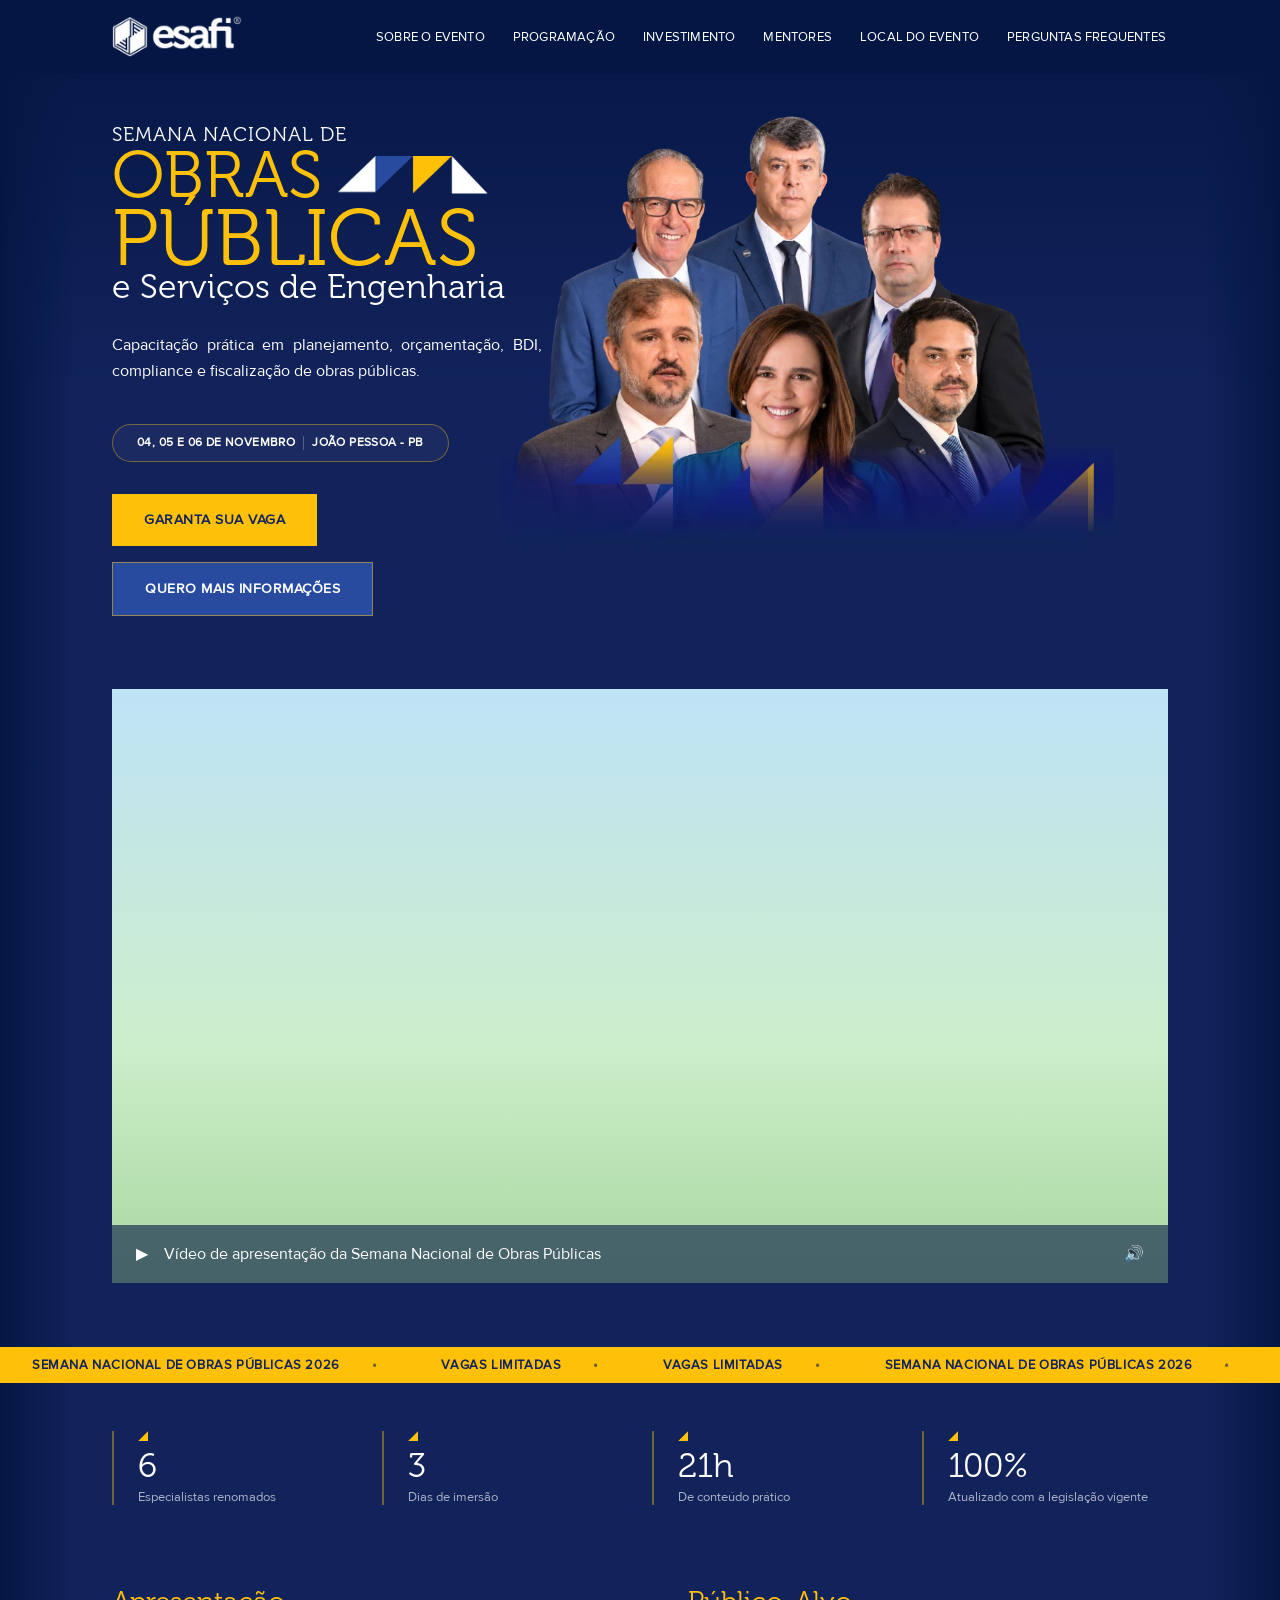
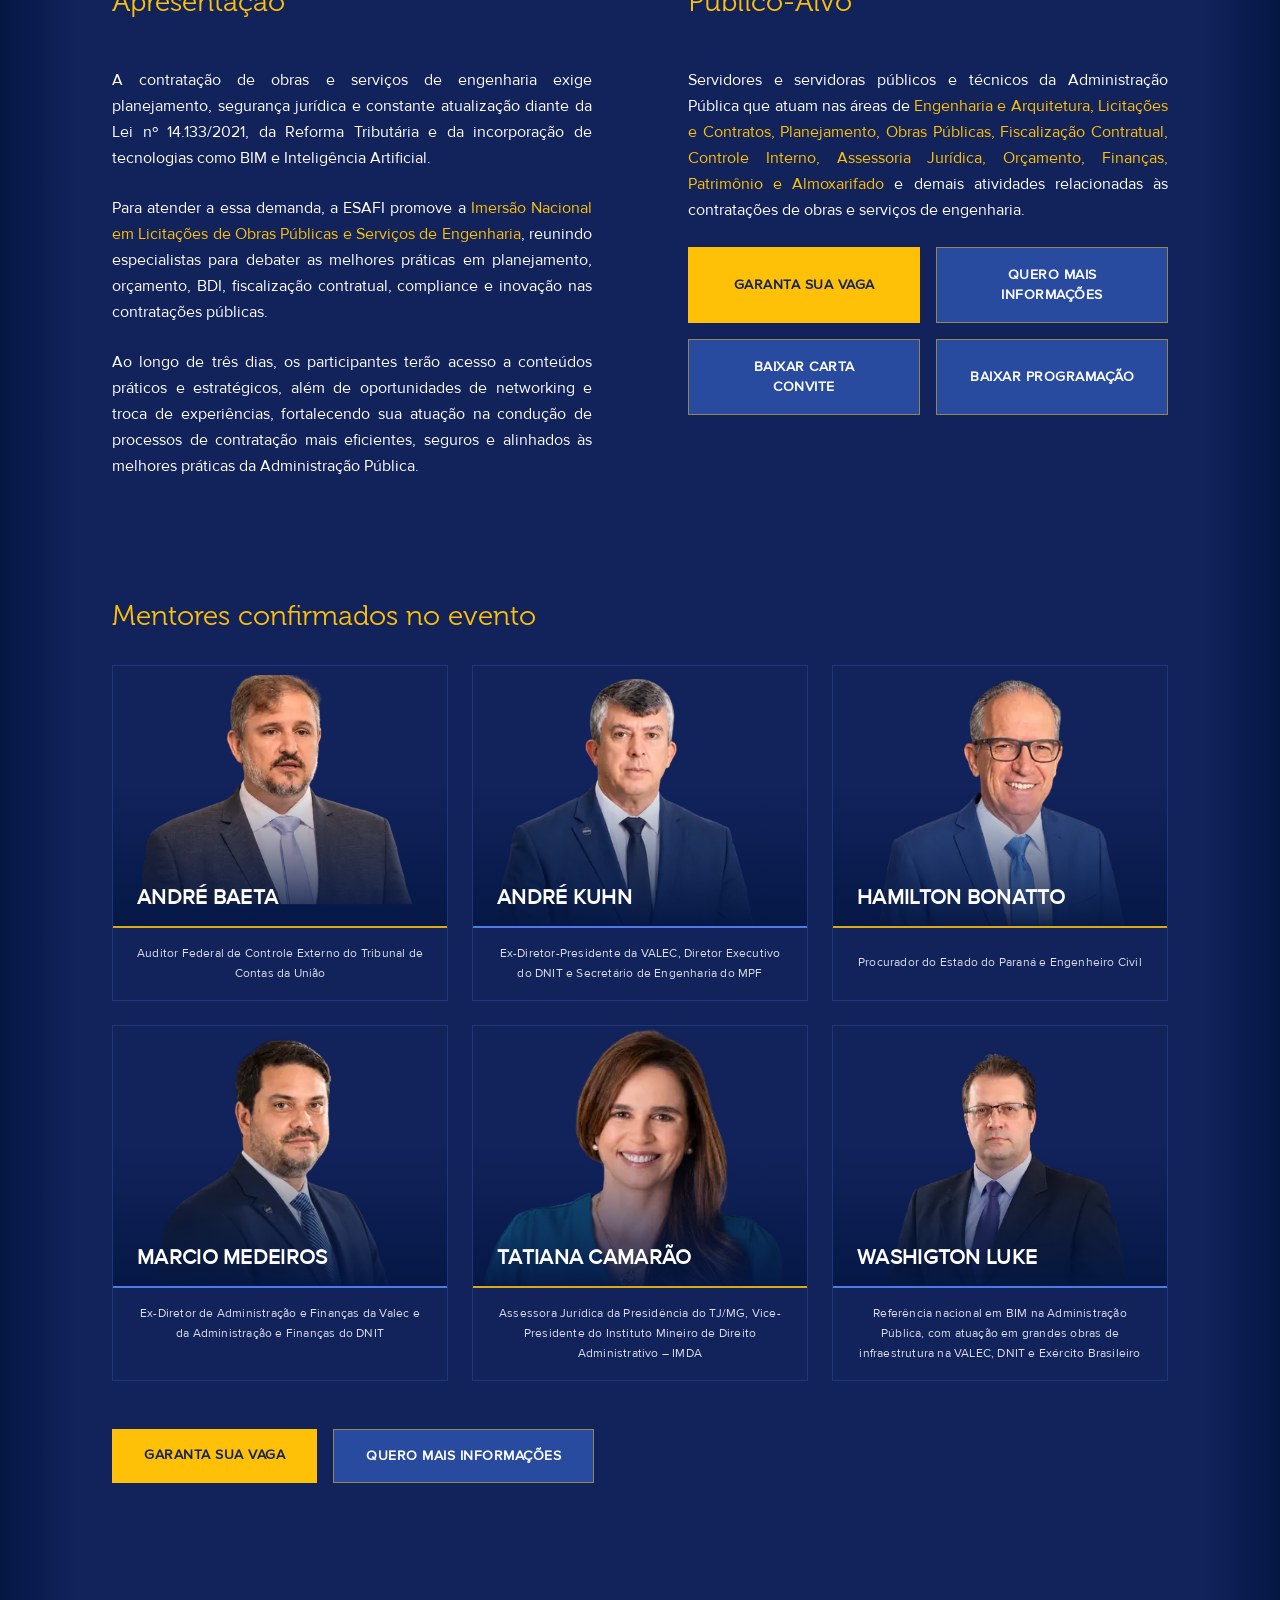
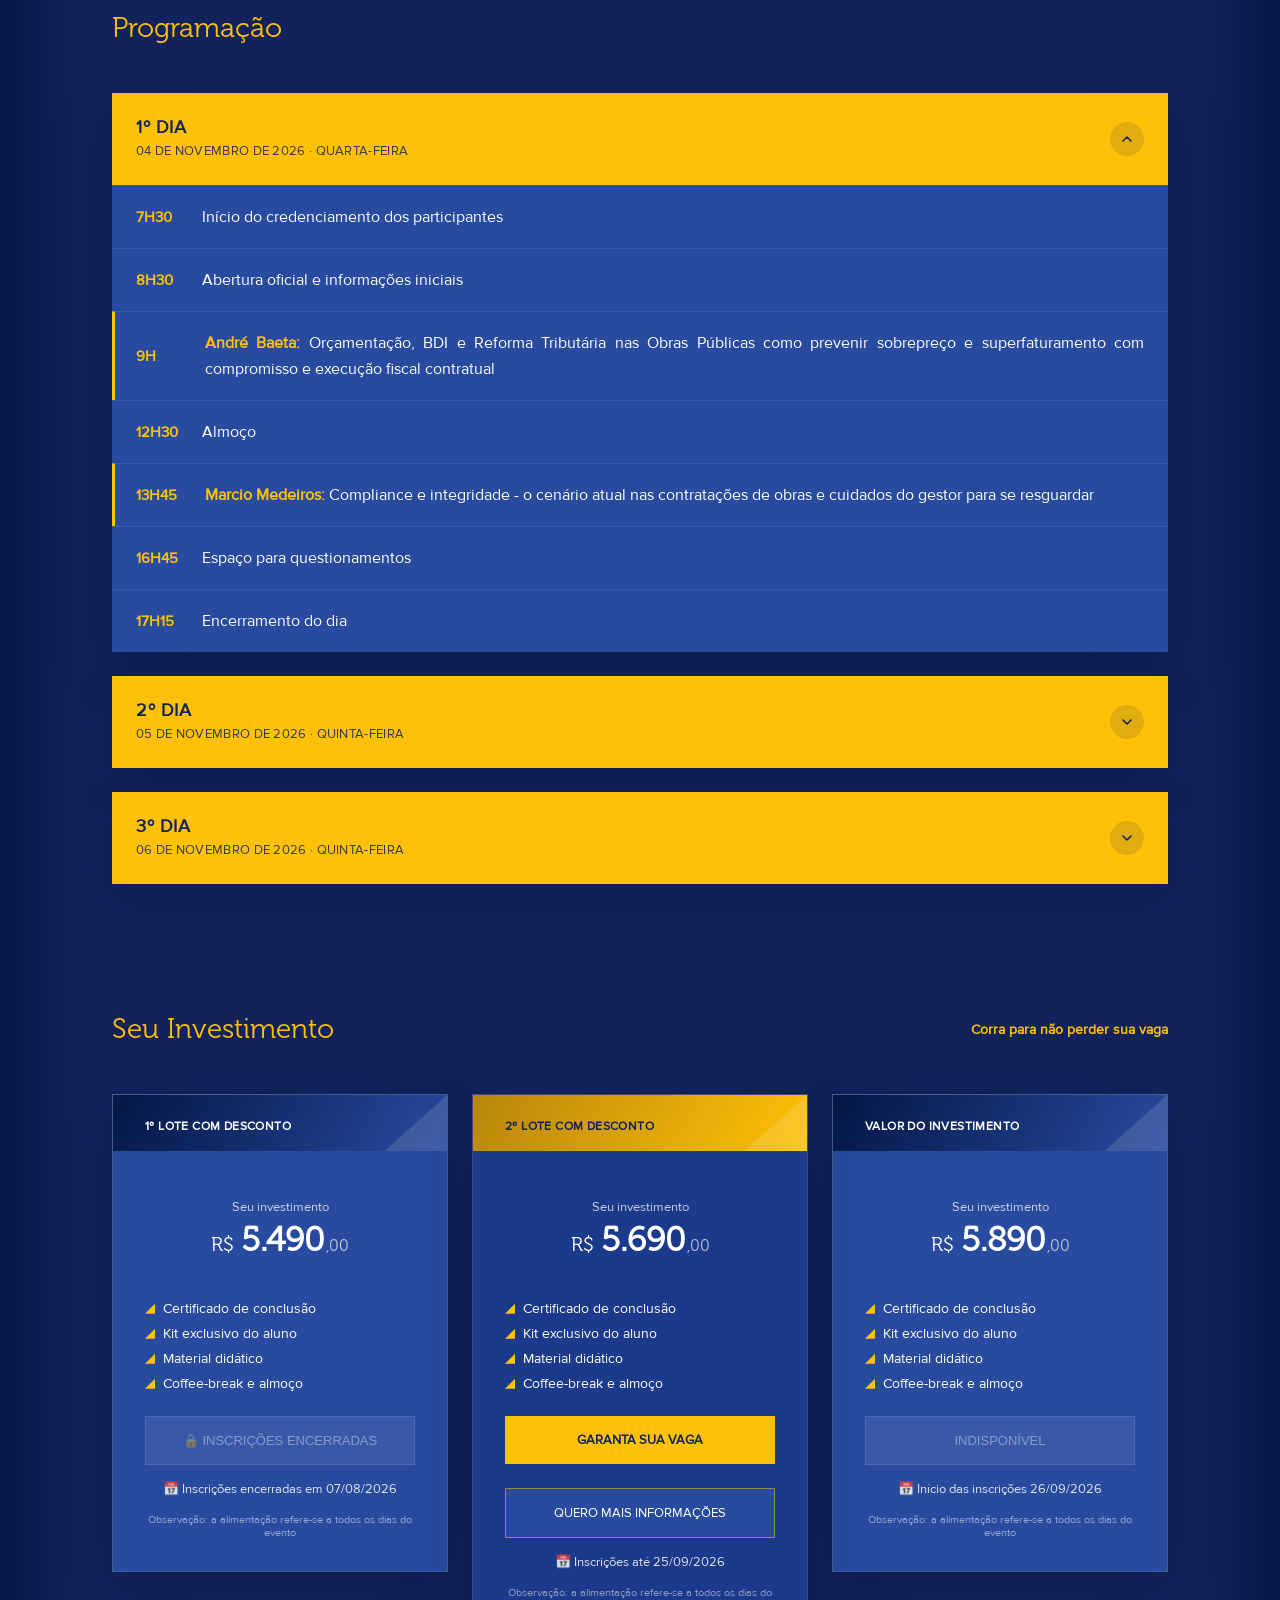
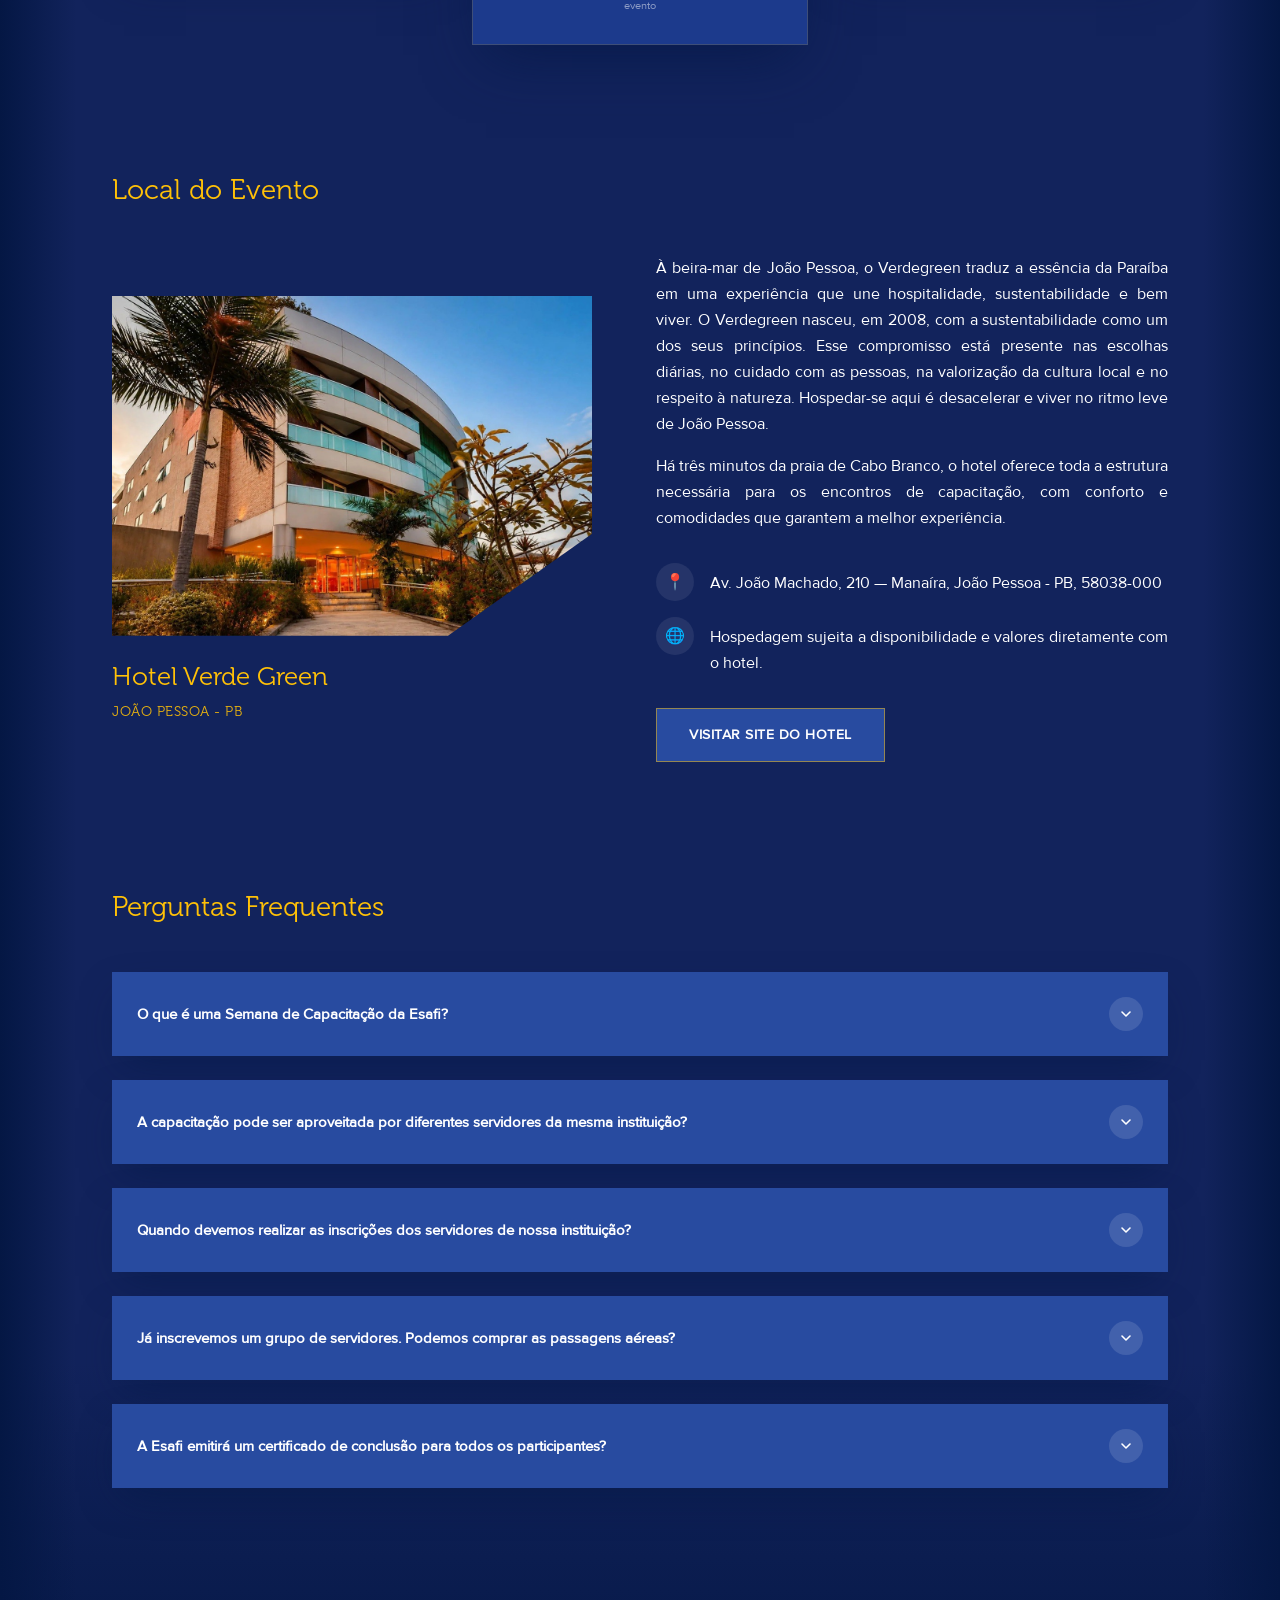
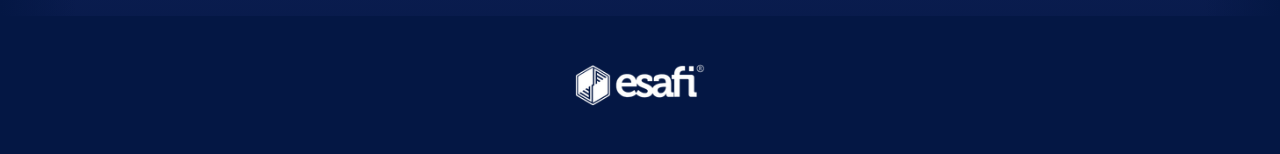
==== index.html @ cdabd73a "Re-add hotel proximity paragraph to Local do Evento section Co-Authored-By: Claude Sonnet 5 <noreply" ====
<!DOCTYPE html>
<html lang="pt-BR">
<head>
<meta charset="UTF-8">
<meta name="viewport" content="width=device-width, initial-scale=1.0">
<title>Semana Nacional de Obras Públicas e Serviços de Engenharia | ESAFI</title>
<meta name="description" content="Capacitação prática em planejamento, orçamentação, BDI, compliance e fiscalização de obras públicas. 04, 05 e 06 de novembro em João Pessoa - PB.">
<link rel="stylesheet" href="styles.css">
</head>
<body>

<header class="site-header" id="site-header">
  <div class="container">
    <a href="#topo" class="logo"><img class="logo-full" src="assets/marks/esafi-logo.png" alt="ESAFI"></a>
    <nav class="main-nav" id="main-nav">
      <ul>
        <li><a href="#sobre">SOBRE O EVENTO</a></li>
        <li><a href="#programacao">PROGRAMAÇÃO</a></li>
        <li><a href="#investimento">INVESTIMENTO</a></li>
        <li><a href="#palestrantes">MENTORES</a></li>
        <li><a href="#local">LOCAL DO EVENTO</a></li>
        <li><a href="#faq">PERGUNTAS FREQUENTES</a></li>
      </ul>
    </nav>
    <button class="nav-toggle" id="nav-toggle" aria-label="Abrir menu">&#9776;</button>
  </div>
</header>

<main id="topo">

  <section class="hero" id="sobre">
    <img class="hero-speakers" src="assets/images/palestrantes-hero.webp" alt="Palestrantes da Semana Nacional de Obras Públicas e Serviços de Engenharia">
    <div class="container">
      <div class="hero-top">
        <div class="hero-text">
          <p class="display-eyebrow">SEMANA NACIONAL DE</p>
          <h1 class="display-hero">
            <span class="hero-title-row">
              <span class="hero-title-word hero-title-word--small">OBRAS</span>
              <img class="pinwheel" src="assets/marks/logo-mark.png" alt="" aria-hidden="true">
            </span>
            <span class="hero-title-word">PÚBLICAS</span>
            <span class="hero-title-sub">e Serviços de Engenharia</span>
          </h1>
          <p class="body-text hero-desc">Capacitação prática em planejamento, orçamentação, BDI, compliance e fiscalização de obras públicas.</p>
          <div class="hero-badge">
            <span class="label-nav">04, 05 E 06 DE NOVEMBRO</span>
            <span class="hero-badge-divider" aria-hidden="true"></span>
            <span class="label-nav">JOÃO PESSOA - PB</span>
          </div>
          <div class="hero-cta btn-row">
            <a href="https://esafi.com.br/eventos/imersao-licitacoes-obras-engenharia#form" target="_blank" rel="noopener" class="btn btn-primary label-nav">GARANTA SUA VAGA</a>
            <a href="#" class="btn btn-secondary label-nav js-open-info-modal">QUERO MAIS INFORMAÇÕES</a>
          </div>
        </div>
      </div>

      <div class="hero-video reveal">
        <div class="hero-video-controls">
          <span>▶</span>
          <span class="body-text">Vídeo de apresentação da Semana Nacional de Obras Públicas</span>
          <span style="margin-left:auto;">🔊</span>
        </div>
      </div>
    </div>

    <div class="ticker">
      <div class="ticker-track">
        <span class="ticker-item">SEMANA NACIONAL DE OBRAS PÚBLICAS 2026</span>
        <span class="ticker-item">VAGAS LIMITADAS</span>
        <span class="ticker-item">VAGAS LIMITADAS</span>
        <span class="ticker-item">SEMANA NACIONAL DE OBRAS PÚBLICAS 2026</span>
        <span class="ticker-item">VAGAS LIMITADAS</span>
        <span class="ticker-item">VAGAS LIMITADAS</span>
        <span class="ticker-item" aria-hidden="true">SEMANA NACIONAL DE OBRAS PÚBLICAS 2026</span>
        <span class="ticker-item" aria-hidden="true">VAGAS LIMITADAS</span>
        <span class="ticker-item" aria-hidden="true">VAGAS LIMITADAS</span>
        <span class="ticker-item" aria-hidden="true">SEMANA NACIONAL DE OBRAS PÚBLICAS 2026</span>
        <span class="ticker-item" aria-hidden="true">VAGAS LIMITADAS</span>
        <span class="ticker-item" aria-hidden="true">VAGAS LIMITADAS</span>
      </div>
    </div>

    <div class="container stats-row reveal">
      <div class="stat">
        <span class="stat-icon" aria-hidden="true"></span>
        <span class="stat-value">6</span>
        <span class="stat-label">Especialistas renomados</span>
      </div>
      <div class="stat">
        <span class="stat-icon" aria-hidden="true"></span>
        <span class="stat-value">3</span>
        <span class="stat-label">Dias de imersão</span>
      </div>
      <div class="stat">
        <span class="stat-icon" aria-hidden="true"></span>
        <span class="stat-value">21h</span>
        <span class="stat-label">De conteúdo prático</span>
      </div>
      <div class="stat">
        <span class="stat-icon" aria-hidden="true"></span>
        <span class="stat-value">100%</span>
        <span class="stat-label">Atualizado com a legislação vigente</span>
      </div>
    </div>
  </section>

  <section id="apresentacao">
    <div class="container">
      <div class="two-col">
        <div class="reveal">
          <div class="section-heading">
            <h2 class="heading-section">Apresentação</h2>
          </div>
          <p class="body-text">A contratação de obras e serviços de engenharia exige planejamento, segurança jurídica e constante atualização diante da Lei nº 14.133/2021, da Reforma Tributária e da incorporação de tecnologias como BIM e Inteligência Artificial.</p>
          <p class="body-text">Para atender a essa demanda, a ESAFI promove a <span class="gold-text">Imersão Nacional em Licitações de Obras Públicas e Serviços de Engenharia</span>, reunindo especialistas para debater as melhores práticas em planejamento, orçamento, BDI, fiscalização contratual, compliance e inovação nas contratações públicas.</p>
          <p class="body-text">Ao longo de três dias, os participantes terão acesso a conteúdos práticos e estratégicos, além de oportunidades de networking e troca de experiências, fortalecendo sua atuação na condução de processos de contratação mais eficientes, seguros e alinhados às melhores práticas da Administração Pública.</p>
        </div>
        <div class="reveal" id="publico-alvo">
          <div class="section-heading">
            <h2 class="heading-section">Público-Alvo</h2>
          </div>
          <p class="body-text">Servidores e servidoras públicos e técnicos da Administração Pública que atuam nas áreas de <span class="gold-text">Engenharia e Arquitetura, Licitações e Contratos, Planejamento, Obras Públicas, Fiscalização Contratual, Controle Interno, Assessoria Jurídica, Orçamento, Finanças, Patrimônio e Almoxarifado</span> e demais atividades relacionadas às contratações de obras e serviços de engenharia.</p>
          <div class="btn-grid" id="inscricao">
            <a href="https://esafi.com.br/eventos/imersao-licitacoes-obras-engenharia#form" target="_blank" rel="noopener" class="btn btn-primary label-nav">GARANTA SUA VAGA</a>
            <a href="#" class="btn btn-secondary label-nav js-open-info-modal">QUERO MAIS INFORMAÇÕES</a>
            <a href="#" class="btn btn-secondary label-nav">BAIXAR CARTA CONVITE</a>
            <a href="#programacao" class="btn btn-secondary label-nav">BAIXAR PROGRAMAÇÃO</a>
          </div>
        </div>
      </div>
    </div>
  </section>

  <section id="palestrantes">
    <div class="container">
      <div class="section-heading reveal">
        <h2 class="heading-section">Mentores confirmados no evento</h2>
      </div>
      <div class="speaker-grid">
        <div class="speaker-card speaker-card--gold reveal" tabindex="0" data-speaker-name="André Baeta" data-speaker-bio="Auditor Federal de Controle Externo do Tribunal de Contas da União, atuando na fiscalização e controle de obras públicas. Participou, como integrante da equipe de auditoria ou como supervisor da fiscalização, de diversas auditorias de obras públicas.">
          <div class="speaker-photo">
            <img src="assets/images/speakers/andre-baeta.webp" loading="lazy" alt="André Baeta">
            <h3 class="heading-card">André Baeta</h3>
          </div>
          <div class="speaker-badge label-badge">Auditor Federal de Controle Externo do Tribunal de Contas da União</div>
        </div>
        <div class="speaker-card speaker-card--blue reveal" tabindex="0" data-speaker-name="André Kuhn" data-speaker-bio="Uma das principais referências nacionais em licitações e contratos de obras públicas. Foi Diretor-Presidente da VALEC e Diretor Executivo do DNIT e Secretário de Engenharia do MPF. Autor de obras de referência sobre licitações e contratos de obras públicas.">
          <div class="speaker-photo">
            <img src="assets/images/speakers/andre-kuhn.webp" loading="lazy" alt="André Kuhn">
            <h3 class="heading-card">André Kuhn</h3>
          </div>
          <div class="speaker-badge label-badge">Ex-Diretor-Presidente da VALEC, Diretor Executivo do DNIT e Secretário de Engenharia do MPF</div>
        </div>
        <div class="speaker-card speaker-card--gold reveal" tabindex="0" data-speaker-name="Hamilton Bonatto" data-speaker-bio="Procurador do Estado do Paraná. Engenheiro Civil, Mestre em Planejamento e Governança e Especialista em Direito Constitucional. Autor de diversos livros e autor da Coletânea de Cadernos Orientadores para Contratação de Obras e Serviços de Engenharia.">
          <div class="speaker-photo">
            <img src="assets/images/speakers/hamilton-bonatto.webp" loading="lazy" alt="Hamilton Bonatto">
            <h3 class="heading-card">Hamilton Bonatto</h3>
          </div>
          <div class="speaker-badge label-badge">Procurador do Estado do Paraná e Engenheiro Civil</div>
        </div>
        <div class="speaker-card speaker-card--blue reveal" tabindex="0" data-speaker-name="Marcio Medeiros" data-speaker-bio="Diretor de Administração e Finanças da Valec. Foi Diretor de Administração e Finanças do DNIT. Possui experiência em planejamento estratégico, gestão de projetos, governança, indicadores e gestão pública, com ênfase em Administração de Setores Específicos.">
          <div class="speaker-photo">
            <img src="assets/images/speakers/marcio-medeiros.webp" loading="lazy" alt="Marcio Medeiros">
            <h3 class="heading-card">Marcio Medeiros</h3>
          </div>
          <div class="speaker-badge label-badge">Ex-Diretor de Administração e Finanças da Valec e da Administração e Finanças do DNIT</div>
        </div>
        <div class="speaker-card speaker-card--gold reveal" tabindex="0" data-speaker-name="Tatiana Camarão" data-speaker-bio="Mestre em Direito Administrativo. Especialista em licitações, contratos, governança e gestão pública. Coautora de diversas obras de referência sobre licitações, gestão e fiscalização de contratos. Palestrante e consultora na área de contratações públicas.">
          <div class="speaker-photo">
            <img src="assets/images/speakers/tatiana-camarao.webp" loading="lazy" alt="Tatiana Camarão">
            <h3 class="heading-card">Tatiana Camarão</h3>
          </div>
          <div class="speaker-badge label-badge">Assessora Jurídica da Presidência do TJ/MG, Vice-Presidente do Instituto Mineiro de Direito Administrativo – IMDA</div>
        </div>
        <div class="speaker-card speaker-card--blue reveal" tabindex="0" data-speaker-name="Washigton Luke" data-speaker-bio="Engenheiro pelo Instituto Militar de Engenharia, mestre pela UnB e MBA pela FGV. Referência nacional em BIM na Administração Pública, com atuação em grandes obras de infraestrutura e cargos estratégicos na VALEC, DNIT e Exército Brasileiro.">
          <div class="speaker-photo">
            <img src="assets/images/speakers/washigton-luke.webp" loading="lazy" alt="Washigton Luke">
            <h3 class="heading-card">Washigton Luke</h3>
          </div>
          <div class="speaker-badge label-badge">Referência nacional em BIM na Administração Pública, com atuação em grandes obras de infraestrutura na VALEC, DNIT e Exército Brasileiro</div>
        </div>
      </div>
      <div class="speakers-cta btn-row reveal">
        <a href="https://esafi.com.br/eventos/imersao-licitacoes-obras-engenharia#form" target="_blank" rel="noopener" class="btn btn-primary label-nav">GARANTA SUA VAGA</a>
        <a href="#" class="btn btn-secondary label-nav js-open-info-modal">QUERO MAIS INFORMAÇÕES</a>
      </div>
    </div>
  </section>

  <section id="programacao">
    <div class="container">
      <div class="section-heading reveal">
        <h2 class="heading-section">Programação</h2>
      </div>

      <div class="schedule-list">
        <div class="schedule-day reveal is-open" data-accordion>
          <button type="button" class="schedule-head" aria-expanded="true">
            <span class="schedule-head-text">
              <span class="schedule-head-title label-badge">1º DIA</span>
              <span class="schedule-head-date label-badge">04 DE NOVEMBRO DE 2026 · QUARTA-FEIRA</span>
            </span>
            <span class="schedule-chevron" aria-hidden="true">
              <svg viewBox="0 0 24 24"><polyline points="6 9 12 15 18 9"></polyline></svg>
            </span>
          </button>
          <div class="schedule-body-wrap"><div class="schedule-body">
            <div class="schedule-row schedule-row--muted"><div class="schedule-time label-badge">7H30</div><div class="schedule-activity body-text">Início do credenciamento dos participantes</div></div>
            <div class="schedule-row schedule-row--muted"><div class="schedule-time label-badge">8H30</div><div class="schedule-activity body-text">Abertura oficial e informações iniciais</div></div>
            <div class="schedule-row schedule-row--talk"><div class="schedule-time label-badge">9H</div><div class="schedule-activity body-text"><span class="speaker-name-highlight">André Baeta:</span> Orçamentação, BDI e Reforma Tributária nas Obras Públicas como prevenir sobrepreço e superfaturamento com compromisso e execução fiscal contratual</div></div>
            <div class="schedule-row schedule-row--muted"><div class="schedule-time label-badge">12H30</div><div class="schedule-activity body-text">Almoço</div></div>
            <div class="schedule-row schedule-row--talk"><div class="schedule-time label-badge">13H45</div><div class="schedule-activity body-text"><span class="speaker-name-highlight">Marcio Medeiros:</span> Compliance e integridade - o cenário atual nas contratações de obras e cuidados do gestor para se resguardar</div></div>
            <div class="schedule-row schedule-row--muted"><div class="schedule-time label-badge">16H45</div><div class="schedule-activity body-text">Espaço para questionamentos</div></div>
            <div class="schedule-row schedule-row--muted"><div class="schedule-time label-badge">17H15</div><div class="schedule-activity body-text">Encerramento do dia</div></div>
          </div>
          </div>
        </div>

        <div class="schedule-day reveal" data-accordion>
          <button type="button" class="schedule-head" aria-expanded="false">
            <span class="schedule-head-text">
              <span class="schedule-head-title label-badge">2º DIA</span>
              <span class="schedule-head-date label-badge">05 DE NOVEMBRO DE 2026 · QUINTA-FEIRA</span>
            </span>
            <span class="schedule-chevron" aria-hidden="true">
              <svg viewBox="0 0 24 24"><polyline points="6 9 12 15 18 9"></polyline></svg>
            </span>
          </button>
          <div class="schedule-body-wrap"><div class="schedule-body">
            <div class="schedule-row schedule-row--muted"><div class="schedule-time label-badge">8H30</div><div class="schedule-activity body-text">Abertura dos trabalhos do dia e informações iniciais</div></div>
            <div class="schedule-row schedule-row--talk"><div class="schedule-time label-badge">9H</div><div class="schedule-activity body-text"><span class="speaker-name-highlight">Washigton Luke:</span> Utilização de BIM e IA nas contratações de obras e serviços de engenharia - as ferramentas informatizadas não substituem o profissional</div></div>
            <div class="schedule-row schedule-row--muted"><div class="schedule-time label-badge">12H30</div><div class="schedule-activity body-text">Almoço</div></div>
            <div class="schedule-row schedule-row--talk"><div class="schedule-time label-badge">13H45</div><div class="schedule-activity body-text"><span class="speaker-name-highlight">Tatiana Camarão:</span> Cuidados no planejamento das contratações - enfoque jurídico do estado técnico necessário à conclusão da fase interna da licitação</div></div>
            <div class="schedule-row schedule-row--muted"><div class="schedule-time label-badge">16H45</div><div class="schedule-activity body-text">Espaço para questionamentos</div></div>
            <div class="schedule-row schedule-row--muted"><div class="schedule-time label-badge">17H15</div><div class="schedule-activity body-text">Encerramento do dia</div></div>
          </div>
          </div>
        </div>

        <div class="schedule-day reveal" data-accordion>
          <button type="button" class="schedule-head" aria-expanded="false">
            <span class="schedule-head-text">
              <span class="schedule-head-title label-badge">3º DIA</span>
              <span class="schedule-head-date label-badge">06 DE NOVEMBRO DE 2026 · QUINTA-FEIRA</span>
            </span>
            <span class="schedule-chevron" aria-hidden="true">
              <svg viewBox="0 0 24 24"><polyline points="6 9 12 15 18 9"></polyline></svg>
            </span>
          </button>
          <div class="schedule-body-wrap"><div class="schedule-body">
            <div class="schedule-row schedule-row--muted"><div class="schedule-time label-badge">8H30</div><div class="schedule-activity body-text">Abertura dos trabalhos do dia e informações iniciais</div></div>
            <div class="schedule-row schedule-row--talk"><div class="schedule-time label-badge">9H</div><div class="schedule-activity body-text"><span class="speaker-name-highlight">André Kuhn:</span> Fiscalização de contratos de obras - inovações da legislação vigente que devem, ao mesmo tempo, preocupar-se com a especialização do gestor</div></div>
            <div class="schedule-row schedule-row--muted"><div class="schedule-time label-badge">12H30</div><div class="schedule-activity body-text">Almoço</div></div>
            <div class="schedule-row schedule-row--talk"><div class="schedule-time label-badge">13H45</div><div class="schedule-activity body-text"><span class="speaker-name-highlight">Hamilton Bonatto:</span> Contratação integrada e semi-integrada - divergências em relação ao demais regimes de execução de obras e serviços de engenharia</div></div>
            <div class="schedule-row schedule-row--muted"><div class="schedule-time label-badge">16H45</div><div class="schedule-activity body-text">Espaço para questionamentos</div></div>
            <div class="schedule-row schedule-row--muted"><div class="schedule-time label-badge">17H15</div><div class="schedule-activity body-text">Encerramento do evento e entrega de certificados</div></div>
          </div>
          </div>
        </div>
      </div>
    </div>
  </section>

  <section id="investimento">
    <div class="container">
      <div class="investimento-heading reveal">
        <div class="section-heading" style="margin-bottom:0;">
          <h2 class="heading-section">Seu Investimento</h2>
        </div>
        <p class="investimento-hurry">Corra para não perder sua vaga</p>
      </div>
      <div class="pricing-grid">
        <div class="pricing-card reveal">
          <div class="pricing-banner pricing-banner--blue">
            <span class="pricing-tag">1º LOTE COM DESCONTO</span>
          </div>
          <div class="pricing-box">
            <span class="pricing-box-label">Seu investimento</span>
            <span class="pricing-value">R$ <strong>5.490</strong><small>,00</small></span>
          </div>
          <ul class="pricing-features">
            <li>Certificado de conclusão</li>
            <li>Kit exclusivo do aluno</li>
            <li>Material didático</li>
            <li>Coffee-break e almoço</li>
          </ul>
          <button type="button" class="btn pricing-btn pricing-btn--disabled" disabled>🔒 INSCRIÇÕES ENCERRADAS</button>
          <p class="pricing-note">📅 Inscrições encerradas em 07/08/2026</p>
          <p class="pricing-obs">Observação: a alimentação refere-se a todos os dias do evento</p>
        </div>
        <div class="pricing-card pricing-card--featured reveal">
          <div class="pricing-banner pricing-banner--gold">
            <span class="pricing-tag pricing-tag--gold">2º LOTE COM DESCONTO</span>
          </div>
          <div class="pricing-box pricing-box--featured">
            <span class="pricing-box-label">Seu investimento</span>
            <span class="pricing-value">R$ <strong>5.690</strong><small>,00</small></span>
          </div>
          <ul class="pricing-features">
            <li>Certificado de conclusão</li>
            <li>Kit exclusivo do aluno</li>
            <li>Material didático</li>
            <li>Coffee-break e almoço</li>
          </ul>
          <a href="https://esafi.com.br/eventos/imersao-licitacoes-obras-engenharia#form" target="_blank" rel="noopener" class="btn btn-primary pricing-btn">GARANTA SUA VAGA</a>
          <a href="#" class="btn btn-secondary pricing-btn js-open-info-modal">QUERO MAIS INFORMAÇÕES</a>
          <p class="pricing-note">📅 Inscrições até 25/09/2026</p>
          <p class="pricing-obs">Observação: a alimentação refere-se a todos os dias do evento</p>
        </div>
        <div class="pricing-card reveal">
          <div class="pricing-banner pricing-banner--blue">
            <span class="pricing-tag">VALOR DO INVESTIMENTO</span>
          </div>
          <div class="pricing-box">
            <span class="pricing-box-label">Seu investimento</span>
            <span class="pricing-value">R$ <strong>5.890</strong><small>,00</small></span>
          </div>
          <ul class="pricing-features">
            <li>Certificado de conclusão</li>
            <li>Kit exclusivo do aluno</li>
            <li>Material didático</li>
            <li>Coffee-break e almoço</li>
          </ul>
          <button type="button" class="btn pricing-btn pricing-btn--disabled" disabled>INDISPONÍVEL</button>
          <p class="pricing-note">📅 Início das inscrições 26/09/2026</p>
          <p class="pricing-obs">Observação: a alimentação refere-se a todos os dias do evento</p>
        </div>
      </div>
    </div>
  </section>

  <section id="local">
    <div class="container">
      <div class="section-heading reveal">
        <h2 class="heading-section">Local do Evento</h2>
      </div>
      <div class="location-block reveal">
        <div class="location-card">
          <div class="location-photo"><img src="assets/images/hotel-verde-green.jpg" loading="lazy" alt="Fachada do Hotel Verde Green ao entardecer"></div>
          <div class="location-caption">
            <h3 class="location-name heading-section">Hotel Verde Green</h3>
            <div class="location-city label-nav">João Pessoa - PB</div>
          </div>
        </div>
        <div class="location-info">
          <p class="body-text">À beira-mar de João Pessoa, o Verdegreen traduz a essência da Paraíba em uma experiência que une hospitalidade, sustentabilidade e bem viver. O Verdegreen nasceu, em 2008, com a sustentabilidade como um dos seus princípios. Esse compromisso está presente nas escolhas diárias, no cuidado com as pessoas, na valorização da cultura local e no respeito à natureza. Hospedar-se aqui é desacelerar e viver no ritmo leve de João Pessoa.</p>
          <p class="body-text">Há três minutos da praia de Cabo Branco, o hotel oferece toda a estrutura necessária para os encontros de capacitação, com conforto e comodidades que garantem a melhor experiência.</p>
          <ul class="location-details">
            <li>
              <span class="location-icon" aria-hidden="true">📍</span>
              <span class="body-text">Av. João Machado, 210 — Manaíra, João Pessoa - PB, 58038-000</span>
            </li>
            <li>
              <span class="location-icon" aria-hidden="true">🌐</span>
              <span class="body-text">Hospedagem sujeita a disponibilidade e valores diretamente com o hotel.</span>
            </li>
          </ul>
          <div class="btn-row">
            <a href="https://www.verdegreen.com.br/" target="_blank" rel="noopener" class="btn btn-secondary label-nav">VISITAR SITE DO HOTEL</a>
          </div>
        </div>
      </div>
    </div>
  </section>

  <section id="faq">
    <div class="container">
      <div class="section-heading reveal">
        <h2 class="heading-section">Perguntas Frequentes</h2>
      </div>
      <div class="faq-list reveal">
        <div class="faq-item" data-accordion>
          <button type="button" class="faq-head" aria-expanded="false">
            <span class="faq-head-title label-badge">O que é uma Semana de Capacitação da Esafi?</span>
            <span class="schedule-chevron" aria-hidden="true">
              <svg viewBox="0 0 24 24"><polyline points="6 9 12 15 18 9"></polyline></svg>
            </span>
          </button>
          <div class="faq-body-wrap">
            <div class="faq-body">
              <p class="body-text">É uma experiência de capacitação ampla e multidisciplinar, que reúne, em um único evento, os maiores professores especialistas do Brasil, múltiplos temas e conhecimentos complementares.</p>
              <p class="body-text">O participante tem acesso a uma formação de altíssimo nível, aliando atualização, aplicação prática, diferentes perspectivas sobre temas relevantes, troca de experiências e insights, além da oportunidade de ampliar sua visão e adquirir conhecimentos que podem ser aplicados diretamente em sua atuação na Administração Pública.</p>
            </div>
          </div>
        </div>
        <div class="faq-item" data-accordion>
          <button type="button" class="faq-head" aria-expanded="false">
            <span class="faq-head-title label-badge">A capacitação pode ser aproveitada por diferentes servidores da mesma instituição?</span>
            <span class="schedule-chevron" aria-hidden="true">
              <svg viewBox="0 0 24 24"><polyline points="6 9 12 15 18 9"></polyline></svg>
            </span>
          </button>
          <div class="faq-body-wrap">
            <div class="faq-body">
              <p class="body-text">Sim. Esta é uma capacitação multidisciplinar e a programação é pensada para proporcionar conhecimentos que podem contribuir com diferentes servidores e áreas de uma mesma instituição. A participação de mais membros de diversas equipes também favorece a troca de experiências, o alinhamento de práticas e a disseminação do conhecimento no ambiente de trabalho.</p>
              <p class="body-text">Sendo assim, esta capacitação é indicada para os servidores envolvidos na elaboração de editais, licitações, execução e fiscalização de contratos, gestores, fiscais e membros de comissões, como também para técnicos das áreas de orçamento, contabilidade, controle interno, jurídico, patrimônio, auditoria e gestão.</p>
            </div>
          </div>
        </div>
        <div class="faq-item" data-accordion>
          <button type="button" class="faq-head" aria-expanded="false">
            <span class="faq-head-title label-badge">Quando devemos realizar as inscrições dos servidores de nossa instituição?</span>
            <span class="schedule-chevron" aria-hidden="true">
              <svg viewBox="0 0 24 24"><polyline points="6 9 12 15 18 9"></polyline></svg>
            </span>
          </button>
          <div class="faq-body-wrap">
            <div class="faq-body">
              <p class="body-text">Recomendamos realizar as inscrições o quanto antes, pois é a inscrição que garante a reserva da vaga na turma. Havendo uma autorização inicial para a participação dos servidores, mesmo que seja verbal, não é necessário aguardar a conclusão do processo de contratação.</p>
              <p class="body-text">A inscrição não gera cobrança ou obrigação de participação e poderá ser cancelada posteriormente, se necessário. Essa antecedência é especialmente importante em razão da alta procura e da possibilidade de algumas turmas atingirem sua capacidade máxima.</p>
              <p class="body-text">Após a inscrição, será gerado um comprovante, e a instituição poderá dar continuidade aos seus procedimentos internos de contratação. Quando a Nota de Empenho for emitida, basta encaminhá-la à ESAFI para a confirmação definitiva da participação.</p>
            </div>
          </div>
        </div>
        <div class="faq-item" data-accordion>
          <button type="button" class="faq-head" aria-expanded="false">
            <span class="faq-head-title label-badge">Já inscrevemos um grupo de servidores. Podemos comprar as passagens aéreas?</span>
            <span class="schedule-chevron" aria-hidden="true">
              <svg viewBox="0 0 24 24"><polyline points="6 9 12 15 18 9"></polyline></svg>
            </span>
          </button>
          <div class="faq-body-wrap">
            <div class="faq-body">
              <p class="body-text">Ainda não. Você deverá aguardar a confirmação oficial da turma antes de adquirir passagens aéreas e reservar hospedagem.</p>
              <p class="body-text">Assim que o quórum mínimo for atingido e a realização da Semana de Capacitação estiver confirmada, a ESAFI enviará um e-mail de confirmação aos participantes inscritos. A partir desse comunicado, a instituição poderá organizar a viagem com toda segurança.</p>
            </div>
          </div>
        </div>
        <div class="faq-item" data-accordion>
          <button type="button" class="faq-head" aria-expanded="false">
            <span class="faq-head-title label-badge">A Esafi emitirá um certificado de conclusão para todos os participantes?</span>
            <span class="schedule-chevron" aria-hidden="true">
              <svg viewBox="0 0 24 24"><polyline points="6 9 12 15 18 9"></polyline></svg>
            </span>
          </button>
          <div class="faq-body-wrap">
            <div class="faq-body">
              <p class="body-text">De acordo com a recomendação do Ministério da Educação, todos os participantes que atingirem a carga horária mínima de 75% receberão certificado físico, em mãos, ao final da Semana de Capacitação.</p>
            </div>
          </div>
        </div>
      </div>
    </div>
  </section>

</main>

<button type="button" class="scroll-top" id="scroll-top" aria-label="Voltar ao topo" hidden>
  <svg viewBox="0 0 24 24"><polyline points="18 15 12 9 6 15"></polyline></svg>
</button>

<div class="countdown-bar" id="countdown-bar" aria-live="off">
  <span class="countdown-label">Faltam</span>
  <div class="countdown-unit"><span class="countdown-value" id="cd-days">00</span><span class="countdown-unit-label">d</span></div>
  <div class="countdown-unit"><span class="countdown-value" id="cd-hours">00</span><span class="countdown-unit-label">h</span></div>
  <div class="countdown-unit"><span class="countdown-value" id="cd-minutes">00</span><span class="countdown-unit-label">m</span></div>
  <div class="countdown-unit"><span class="countdown-value" id="cd-seconds">00</span><span class="countdown-unit-label">s</span></div>
</div>

<footer class="site-footer">
  <div class="container footer-inner">
    <a href="#topo" class="logo"><img class="logo-full" src="assets/marks/esafi-logo.png" alt="ESAFI"></a>
  </div>
</footer>

<div class="modal-overlay bio-modal-overlay" id="bio-modal-overlay" hidden>
  <div class="modal bio-modal" role="dialog" aria-modal="true" aria-labelledby="bio-modal-name">
    <button type="button" class="modal-close" id="bio-modal-close" aria-label="Fechar">&times;</button>
    <h3 id="bio-modal-name" class="heading-section" style="font-size:22px;"></h3>
    <p class="body-text" id="bio-modal-text"></p>
  </div>
</div>

<div class="modal-overlay" id="info-modal-overlay" hidden>
  <div class="modal" role="dialog" aria-modal="true" aria-labelledby="info-modal-title">
    <button type="button" class="modal-close" id="info-modal-close" aria-label="Fechar">&times;</button>
    <h3 id="info-modal-title" class="heading-section" style="font-size:22px;">Quero mais informações</h3>
    <p class="body-text modal-desc">Preencha seus dados e nossa equipe entrará em contato com todos os detalhes da Semana Nacional de Obras Públicas.</p>
    <form id="info-modal-form" novalidate>
      <div class="form-field">
        <label for="info-name" class="label-badge">Nome <span class="required-mark" aria-hidden="true">*</span></label>
        <input type="text" id="info-name" name="name" required autocomplete="name" placeholder="Seu nome completo">
        <span class="form-error" data-error-for="info-name"></span>
      </div>
      <div class="form-field">
        <label for="info-phone" class="label-badge">WhatsApp <span class="required-mark" aria-hidden="true">*</span></label>
        <input type="tel" id="info-phone" name="phone" required inputmode="numeric" autocomplete="tel" placeholder="(00) 00000-0000" maxlength="15">
        <span class="form-error" data-error-for="info-phone"></span>
      </div>
      <div class="form-field">
        <label for="info-email" class="label-badge">E-mail <span class="required-mark" aria-hidden="true">*</span></label>
        <input type="email" id="info-email" name="email" required autocomplete="email" placeholder="seu@email.com">
        <span class="form-error" data-error-for="info-email"></span>
      </div>
      <p class="modal-required-note">* Campos obrigatórios</p>
      <div class="modal-success" id="info-modal-success" hidden>Recebemos seus dados! Em breve entraremos em contato.</div>
      <div class="btn-row modal-actions">
        <button type="submit" class="btn btn-primary label-nav">ENVIAR</button>
        <button type="button" class="btn btn-secondary label-nav" id="info-modal-cancel">CANCELAR</button>
      </div>
    </form>
  </div>
</div>

<script src="script.js"></script>
</body>
</html>
---- styles.css ----
@import url('https://fonts.googleapis.com/css2?family=Poppins:wght@400;500;700;800&display=swap');

@font-face {
  font-family: "Museo";
  src: url("assets/fonts/museo-300.otf") format("opentype");
  font-weight: 300;
  font-style: normal;
  font-display: swap;
}

@font-face {
  font-family: "Proxima Nova";
  src: url("assets/fonts/ProximaNova-Regular.ttf") format("truetype");
  font-weight: 400;
  font-style: normal;
  font-display: swap;
}

:root {
  --surface: #12235C;
  --surface-header: #041744;
  --surface-raised: #284BA0;
  --gold: #FFC107;
  --ink: #FFFFFF;
  --ink-on-gold: #12235C;
  --ink-on-surface-raised: #FFFFFF;

  --font-sans: "Proxima Nova", "Poppins", system-ui, sans-serif;

  --space-1: 4px;
  --space-2: 8px;
  --space-3: 16px;
  --space-4: 24px;
  --space-5: 32px;
  --space-6: 48px;
  --space-7: 64px;
  --space-8: 96px;

  --radius-none: 0px;
  --radius-lg: 28px;
}

* { box-sizing: border-box; }

html { scroll-behavior: smooth; }

body {
  margin: 0;
  font-family: var(--font-sans);
  background:
    linear-gradient(to right, var(--surface-header) 0%, transparent 6%, transparent 94%, var(--surface-header) 100%),
    linear-gradient(to bottom, var(--surface-header) 0%, transparent 6%, transparent 94%, var(--surface-header) 100%),
    var(--surface);
  color: var(--ink);
}

img { max-width: 100%; display: block; }

.container {
  max-width: 1120px;
  margin: 0 auto;
  padding: 0 var(--space-5);
  position: relative;
  z-index: 1;
}

/* Typography */
.display-hero { margin: 0; display: block; }
.hero-title-row {
  display: flex;
  align-items: center;
  gap: 0;
}
.pinwheel { margin-left: var(--space-3); margin-bottom: 0.05em; }
.hero-title-word {
  font-family: "Museo", var(--font-sans);
  font-size: 80px;
  line-height: 0.86;
  font-weight: 300;
  color: var(--gold);
  text-transform: uppercase;
  display: block;
}
.hero-title-word--small { font-size: 66px; }
.hero-title-sub {
  font-family: "Museo", var(--font-sans);
  font-size: 34px;
  line-height: 1.2;
  font-weight: 300;
  color: var(--ink);
  display: block;
  margin-top: -6px;
}
.display-eyebrow { font-family: "Museo", var(--font-sans); font-size: 20px; line-height: 26px; font-weight: 300; color: var(--ink); letter-spacing: 1px; text-transform: uppercase; margin: 0; }
.heading-section { font-family: "Museo", var(--font-sans); font-size: 28px; line-height: 34px; font-weight: 300; color: var(--gold); margin: 0; }
.heading-card { font-size: 22px; line-height: 26px; font-weight: 700; color: var(--ink); margin: 0; }
.label-nav { font-size: 14px; line-height: 20px; font-weight: 700; letter-spacing: 0.5px; text-transform: uppercase; }
.label-badge { font-size: 15px; line-height: 20px; font-weight: 700; }
.body-text { font-size: 16px; line-height: 26px; font-weight: 400; color: var(--ink); text-align: justify; }
.body-text--lead { font-size: 19px; line-height: 30px; font-weight: 300; }
.gold-text { color: var(--gold); }

/* Header */
.site-header {
  background: var(--surface-header);
  position: sticky;
  top: 0;
  z-index: 100;
  transition: transform 0.3s ease;
}
.site-header.header-hidden {
  transform: translateY(-100%);
}
.site-header .container {
  display: flex;
  align-items: center;
  justify-content: space-between;
  padding-top: var(--space-3);
  padding-bottom: var(--space-3);
}
.logo {
  display: flex;
  align-items: center;
  text-decoration: none;
}
.logo-full {
  width: 130px;
  height: auto;
  display: block;
}
.main-nav ul {
  list-style: none;
  display: flex;
  gap: var(--space-4);
  margin: 0;
  padding: 0;
}
.main-nav a {
  position: relative;
  display: inline-block;
  padding: 6px 2px;
  color: var(--ink);
  text-decoration: none;
  font-size: 13px;
  font-weight: 500;
  letter-spacing: 0.2px;
  transition: color 0.3s ease;
}
.main-nav a::after {
  content: "";
  position: absolute;
  left: 2px;
  right: 2px;
  bottom: 0;
  height: 2px;
  background: var(--gold);
  border-radius: 2px;
  transform: scaleX(0);
  transform-origin: left;
  transition: transform 0.35s cubic-bezier(0.65, 0, 0.35, 1);
}
.main-nav a:hover {
  color: var(--gold);
}
.main-nav a:hover::after {
  transform: scaleX(1);
}
.main-nav a:active {
  color: #ffd54a;
}
.nav-toggle {
  display: none;
  background: none;
  border: 0;
  color: var(--ink);
  font-size: 28px;
  cursor: pointer;
}

/* Buttons */
.btn {
  position: relative;
  display: inline-block;
  border: 0;
  cursor: pointer;
  padding: var(--space-3) var(--space-5);
  border-radius: var(--radius-none);
  text-decoration: none;
  text-align: center;
  transition: transform 0.2s ease, box-shadow 0.2s ease, background-color 0.2s ease;
  will-change: transform;
}
.btn-primary {
  background: var(--gold);
  color: var(--ink-on-gold);
  font-weight: 800;
  box-shadow: 0 0 0 0 rgba(255, 193, 7, 0.5);
}
.btn-primary:hover {
  background: #ffd54a;
  box-shadow: 0 8px 20px -6px rgba(255, 193, 7, 0.6);
  transform: translateY(-2px);
}
.btn-primary:active {
  transform: translateY(0) scale(0.97);
  box-shadow: 0 4px 10px -4px rgba(255, 193, 7, 0.5);
}
.btn-secondary {
  background: var(--surface-raised);
  color: var(--ink-on-surface-raised);
  border: 1px solid rgba(255, 193, 7, 0.5);
}
.btn-secondary:hover {
  background: #3a5cc0;
  box-shadow: 0 8px 20px -8px rgba(40, 75, 160, 0.7);
  transform: translateY(-2px);
}
.btn-secondary:active {
  transform: translateY(0) scale(0.97);
  box-shadow: 0 4px 10px -6px rgba(40, 75, 160, 0.6);
}
.btn-row {
  display: flex;
  gap: var(--space-3);
  flex-wrap: wrap;
}
.btn-grid {
  display: grid;
  grid-template-columns: repeat(2, minmax(0, 1fr));
  gap: var(--space-3);
  max-width: 520px;
}
.btn-grid .btn {
  width: 100%;
  min-width: 0;
  min-height: 76px;
  white-space: normal;
  display: flex;
  align-items: center;
  justify-content: center;
  text-align: center;
}
.btn-stack {
  display: flex;
  flex-direction: column;
  gap: var(--space-3);
  align-items: flex-start;
}

/* Hero */
.hero {
  position: relative;
  overflow: hidden;
  padding: var(--space-5) 0 var(--space-7);
}
.hero .container {
  position: relative;
  z-index: 1;
}
.hero-top {
  display: grid;
  grid-template-columns: minmax(260px, 430px) 1fr;
  gap: var(--space-5);
  min-height: 520px;
}
.hero-text { min-width: 0; }
.hero-text .display-eyebrow { margin-top: var(--space-3); margin-bottom: 0; }
.hero-text .display-hero { margin-bottom: var(--space-3); }
.hero-speakers {
  position: absolute;
  top: var(--space-5);
  right: 13%;
  width: 48%;
  height: auto;
  max-height: 520px;
  object-fit: contain;
  object-position: top center;
  z-index: 1;
  -webkit-mask-image: linear-gradient(to top right, transparent 0%, black 16%, black 100%);
  mask-image: linear-gradient(to top right, transparent 0%, black 16%, black 100%);
}
.pinwheel {
  width: 150px;
  height: auto;
  flex-shrink: 0;
}

.hero-desc {
  margin-top: var(--space-4);
  max-width: 620px;
}
.hero-meta {
  margin-top: var(--space-4);
  display: flex;
  flex-direction: column;
  gap: var(--space-2);
}
.hero-meta .body-text {
  display: flex;
  align-items: center;
  gap: var(--space-2);
  margin: 0;
  font-family: "Museo", var(--font-sans);
  font-weight: 300;
}
.hero-cta {
  margin-top: var(--space-5);
}

.hero-photos {
  display: flex;
  margin-top: var(--space-6);
  gap: 2px;
  flex-wrap: wrap;
}
.hero-photos img {
  height: 180px;
  width: auto;
  flex: 1 1 140px;
  object-fit: cover;
}

.hero-video {
  margin-top: var(--space-7);
  background: linear-gradient(180deg, #bfe3f7, #cdeecb 60%, #a8d79f);
  border-radius: var(--radius-none);
  aspect-ratio: 16 / 9;
  height: auto;
  position: relative;
  overflow: hidden;
}
.hero-video-controls {
  position: absolute;
  bottom: 0;
  left: 0;
  right: 0;
  background: rgba(4, 23, 68, 0.6);
  padding: var(--space-3) var(--space-4);
  display: flex;
  align-items: center;
  gap: var(--space-3);
  color: var(--ink);
}

/* Section heading */
.section-heading {
  display: flex;
  align-items: flex-end;
  gap: var(--space-4);
  margin-bottom: var(--space-6);
}
section { padding: var(--space-7) 0; position: relative; }
#palestrantes { padding-top: var(--space-5); }
#apresentacao { padding-top: var(--space-2); }
#palestrantes .section-heading { margin-bottom: var(--space-5); }
.site-footer { position: relative; }

/* Apresentação / Público-Alvo */
.two-col {
  display: grid;
  grid-template-columns: 1fr 1fr;
  gap: var(--space-8);
}
.two-col .body-text { margin-bottom: var(--space-4); }
.two-col .btn-row, .two-col .btn-grid { margin-top: var(--space-4); }

/* Palestrantes */
.speaker-grid {
  display: grid;
  grid-template-columns: repeat(3, 1fr);
  gap: var(--space-4);
}
.speaker-card {
  width: 100%;
  overflow: hidden;
  border-radius: 0;
  background: var(--surface);
  border: 1px solid rgba(88, 140, 255, 0.18);
  position: relative;
  z-index: 0;
  transition: transform 0.4s ease, filter 0.4s ease, border-color 0.4s ease;
}
.speaker-card:hover {
  transform: translateY(-6px);
  filter: drop-shadow(0 0 22px rgba(88, 140, 255, 0.45));
  border-color: rgba(88, 140, 255, 0.5);
}
.speaker-photo {
  position: relative;
  height: 260px;
  overflow: hidden;
  display: flex;
  align-items: flex-end;
}
.speaker-photo img {
  display: block;
  position: absolute;
  left: 50%;
  top: 0;
  width: 100%;
  max-width: none;
  height: 100%;
  object-fit: contain;
  object-position: center top;
  transform: translateX(-50%);
  z-index: 0;
}
.speaker-photo img[alt="André Baeta"] {
  width: 88%;
  height: 88%;
  transform: translateX(-50%) translateY(4%);
}
.speaker-photo::after {
  content: "";
  position: absolute;
  inset: 0;
  background: linear-gradient(to bottom, transparent 45%, rgba(4, 23, 68, 0.95) 100%);
  z-index: 1;
}
.speaker-photo .heading-card {
  position: relative;
  z-index: 2;
  font-size: 21px;
  line-height: 24px;
  font-weight: 800;
  text-transform: uppercase;
  letter-spacing: 0.3px;
  text-align: center;
  margin: 0 var(--space-4) var(--space-3);
}
.speaker-badge {
  padding: var(--space-3) var(--space-4);
  text-align: center;
  min-height: 72px;
  display: flex;
  align-items: center;
  justify-content: center;
  font-size: 12px;
  font-weight: 500;
  letter-spacing: 0.2px;
  color: var(--ink);
  opacity: 0.85;
}
.speaker-card--gold .speaker-badge { border-top: 2px solid var(--gold); }
.speaker-card--blue .speaker-badge { border-top: 2px solid #588cff; }

.speakers-cta {
  margin-top: var(--space-6);
}

/* Programação */
.schedule-list {
  max-width: 100%;
  margin: 0 auto;
  display: flex;
  flex-direction: column;
  gap: var(--space-4);
}
.schedule-day {
  background: var(--surface-raised);
  box-shadow: 0 16px 40px -12px rgba(4, 23, 68, 0.55);
  overflow: hidden;
  transition: box-shadow 0.35s ease;
}
.schedule-day.is-open {
  box-shadow: 0 20px 48px -10px rgba(4, 23, 68, 0.65);
}
.schedule-head {
  width: 100%;
  background: var(--gold);
  color: var(--ink-on-gold);
  padding: var(--space-4);
  display: flex;
  align-items: center;
  gap: var(--space-4);
  cursor: pointer;
  user-select: none;
  border: 0;
  font-family: inherit;
  text-align: left;
}
.schedule-head-text {
  display: flex;
  flex-direction: column;
  gap: 4px;
  flex: 1;
}
.schedule-head-title { font-size: 18px; letter-spacing: 0.5px; }
.schedule-head-date { font-weight: 400; font-size: 13px; letter-spacing: 0.3px; opacity: 0.85; }
.schedule-chevron {
  flex-shrink: 0;
  width: 34px;
  height: 34px;
  border-radius: 50%;
  background: rgba(4, 23, 68, 0.12);
  display: flex;
  align-items: center;
  justify-content: center;
  transition: transform 0.4s cubic-bezier(0.65, 0, 0.35, 1), background 0.25s ease;
}
.schedule-chevron svg {
  width: 16px;
  height: 16px;
  stroke: currentColor;
  fill: none;
  stroke-width: 2.4;
  stroke-linecap: round;
  stroke-linejoin: round;
}
.schedule-head:hover .schedule-chevron { background: rgba(4, 23, 68, 0.2); }
.schedule-day.is-open .schedule-chevron { transform: rotate(180deg); }

.schedule-body-wrap {
  display: grid;
  grid-template-rows: 0fr;
  transition: grid-template-rows 0.45s cubic-bezier(0.65, 0, 0.35, 1);
}
.schedule-day.is-open .schedule-body-wrap {
  grid-template-rows: 1fr;
}
.schedule-body {
  display: flex;
  flex-direction: column;
  overflow: hidden;
  min-height: 0;
}
.schedule-row {
  display: flex;
  align-items: center;
  padding: 2px 0;
  border-top: 1px solid rgba(255, 255, 255, 0.08);
  transition: background 0.2s ease;
}
.schedule-row:hover {
  background: rgba(255, 255, 255, 0.06);
}
.schedule-time {
  width: 90px;
  flex-shrink: 0;
  color: var(--gold);
  padding: var(--space-3) var(--space-4);
}
.schedule-activity {
  color: var(--ink);
  padding: var(--space-3) var(--space-4) var(--space-3) 0;
}
.schedule-row--talk {
  position: relative;
  border-left: 3px solid var(--gold);
}
.schedule-row--talk .schedule-time {
  padding-left: calc(var(--space-4) - 3px);
}
.speaker-name-highlight {
  color: var(--gold);
  font-weight: 700;
}

/* Local do evento */
.location-block {
  display: grid;
  grid-template-columns: minmax(320px, 480px) 1fr;
  gap: var(--space-7);
  align-items: center;
}
.location-card { max-width: 100%; }
.location-photo {
  height: 340px;
  background: linear-gradient(135deg, var(--surface-raised), var(--surface-header));
  clip-path: polygon(0 0, 100% 0, 100% 70%, 70% 100%, 0 100%);
  overflow: hidden;
  position: relative;
  box-shadow: 0 24px 56px -16px rgba(4, 23, 68, 0.65);
}
.location-photo img {
  width: 100%;
  height: 100%;
  object-fit: cover;
  transition: transform 0.6s ease;
}
.location-photo:hover img { transform: scale(1.06); }
.location-caption { margin-top: var(--space-4); }
.location-name { color: var(--gold); margin: 0; font-size: 26px; }
.location-city { font-family: "Museo", var(--font-sans); font-weight: 300; color: var(--gold); margin: var(--space-2) 0 0; opacity: 0.9; }

.location-info { display: flex; flex-direction: column; }
.location-info .body-text { margin: 0 0 var(--space-3); }
.location-details {
  list-style: none;
  margin: var(--space-3) 0 var(--space-5);
  padding: 0;
  display: flex;
  flex-direction: column;
  gap: var(--space-3);
}
.location-details li {
  display: flex;
  align-items: flex-start;
  gap: var(--space-3);
}
.location-icon {
  width: 38px;
  height: 38px;
  flex-shrink: 0;
  border-radius: 50%;
  background: rgba(255, 255, 255, 0.08);
  display: flex;
  align-items: center;
  justify-content: center;
  font-size: 16px;
}
.location-details .body-text { margin: 0; padding-top: 7px; }

/* Perguntas Frequentes */
.faq-list {
  max-width: 100%;
  display: flex;
  flex-direction: column;
  gap: var(--space-4);
}
.faq-item {
  background: var(--surface-raised);
  border: 1px solid transparent;
  box-shadow: 0 16px 40px -12px rgba(4, 23, 68, 0.55);
  overflow: hidden;
  transition: box-shadow 0.35s ease, border-color 0.35s ease;
}
.faq-item.is-open {
  border-color: rgba(88, 140, 255, 0.55);
  box-shadow: 0 20px 48px -10px rgba(4, 23, 68, 0.65), 0 0 28px -8px rgba(88, 140, 255, 0.35);
}
.faq-head {
  width: 100%;
  background: none;
  color: var(--ink);
  padding: var(--space-4);
  display: flex;
  align-items: center;
  justify-content: space-between;
  gap: var(--space-4);
  cursor: pointer;
  user-select: none;
  border: 0;
  font-family: inherit;
  text-align: left;
}
.faq-head-title { font-weight: 700; }
.faq-item .schedule-chevron { background: rgba(255, 255, 255, 0.12); color: var(--ink); }
.faq-head:hover .schedule-chevron { background: rgba(255, 255, 255, 0.22); }
.faq-item.is-open .schedule-chevron { background: #588cff; color: var(--ink); }

.faq-body-wrap {
  display: grid;
  grid-template-rows: 0fr;
  transition: grid-template-rows 0.45s cubic-bezier(0.65, 0, 0.35, 1);
}
.faq-item.is-open .faq-body-wrap {
  grid-template-rows: 1fr;
}
.faq-body {
  overflow: hidden;
  min-height: 0;
}
.faq-body p {
  margin: 0;
  padding: 0 var(--space-4) var(--space-4);
  color: var(--ink-on-surface-raised);
}

/* Footer */
.site-footer {
  background: var(--surface-header);
  padding: var(--space-6) 0;
  margin-top: var(--space-7);
}
.footer-inner {
  display: flex;
  justify-content: center;
}

/* Scroll reveal */
.reveal {
  opacity: 0;
  transform: translateY(24px);
  transition: opacity 0.6s ease, transform 0.6s ease;
}
.reveal.is-visible {
  opacity: 1;
  transform: translateY(0);
}

/* Responsive */
@media (max-width: 1024px) {
  .hero-top { grid-template-columns: minmax(240px, 380px) 1fr; }
  .hero-title-word { font-size: 70px; }
  .hero-speakers { width: 44%; }
}

@media (max-width: 900px) {
  .speaker-grid { grid-template-columns: repeat(2, 1fr); }
  .two-col { grid-template-columns: 1fr; }
  .location-block { grid-template-columns: 1fr; }
  .hero-title-word { font-size: 64px; }
  .hero-title-sub { font-size: 26px; }
  .pinwheel { width: 130px; height: auto; }
  .logo-full { width: 100px; }
  .hero { display: flex; flex-direction: column; }
  .hero .container { order: 1; }
  .hero-top { grid-template-columns: 1fr; min-height: 0; }
  .hero-speakers {
    order: 2;
    position: static;
    width: 100%;
    max-width: 480px;
    height: auto;
    margin: var(--space-6) auto 0;
    display: block;
  }
  .main-nav { display: none; }
  .nav-toggle { display: block; }
  .site-header.nav-open .main-nav {
    display: block;
    position: absolute;
    top: 100%;
    left: 0;
    right: 0;
    background: var(--surface-header);
    padding: var(--space-4);
  }
  .site-header.nav-open .main-nav ul {
    flex-direction: column;
    gap: var(--space-4);
  }
}

@media (max-width: 640px) {
  .logo-full { width: 84px; }
  .hero-video-controls { padding: var(--space-2) var(--space-3); gap: var(--space-2); }
  .hero-video-controls .body-text { font-size: 13px; line-height: 18px; }
  .btn-grid { grid-template-columns: 1fr; max-width: 100%; }
  .speaker-grid { grid-template-columns: 1fr; }
  .hero-title-word { font-size: 44px; }
  .hero-title-sub { font-size: 20px; margin-top: 2px; }
  .pinwheel { width: 90px; height: auto; }
  .hero-photos img { height: 120px; }
  .hero-video { aspect-ratio: 16 / 9; height: auto; }
  .hero-speakers { max-width: 100%; }
}

/* Modal: Quero mais informações */
.modal-overlay {
  position: fixed;
  inset: 0;
  background: rgba(4, 23, 68, 0.72);
  display: flex;
  align-items: center;
  justify-content: center;
  padding: var(--space-4);
  z-index: 200;
  opacity: 0;
  transition: opacity 0.25s ease;
}
.modal-overlay[hidden] { display: none; }
.modal-overlay.is-visible { opacity: 1; }
.modal {
  position: relative;
  background: var(--surface);
  border: 1px solid rgba(255, 255, 255, 0.08);
  box-shadow: 0 32px 80px -20px rgba(0, 0, 0, 0.6);
  padding: var(--space-6) var(--space-5) var(--space-5);
  width: 100%;
  max-width: 440px;
  max-height: 90vh;
  overflow-y: auto;
  transform: translateY(16px) scale(0.98);
  transition: transform 0.3s cubic-bezier(0.65, 0, 0.35, 1);
}
.modal-overlay.is-visible .modal { transform: translateY(0) scale(1); }
.modal-close {
  position: absolute;
  top: var(--space-3);
  right: var(--space-3);
  width: 34px;
  height: 34px;
  border: 0;
  background: rgba(255, 255, 255, 0.08);
  color: var(--ink);
  font-size: 20px;
  line-height: 1;
  cursor: pointer;
  border-radius: 50%;
  transition: background 0.2s ease;
}
.modal-close:hover { background: rgba(255, 255, 255, 0.18); }
.modal-desc { margin: var(--space-3) 0 var(--space-5); }
.form-field {
  margin-bottom: var(--space-4);
  display: flex;
  flex-direction: column;
  gap: 6px;
}
.form-field label { color: var(--gold); }
.form-field input {
  background: rgba(255, 255, 255, 0.06);
  border: 1px solid rgba(255, 255, 255, 0.18);
  color: var(--ink);
  font-family: var(--font-sans);
  font-size: 16px;
  padding: var(--space-3);
  border-radius: var(--radius-none);
  transition: border-color 0.2s ease, background 0.2s ease;
}
.form-field input::placeholder { color: rgba(255, 255, 255, 0.45); }
.form-field input:focus {
  outline: none;
  border-color: var(--gold);
  background: rgba(255, 255, 255, 0.1);
}
.form-field input.is-invalid { border-color: #ff6b6b; }
.form-error {
  min-height: 16px;
  font-size: 12px;
  color: #ff8a8a;
}
.modal-actions { margin-top: var(--space-2); }
.modal-actions .btn { flex: 1; }
.modal-success {
  background: rgba(255, 193, 7, 0.12);
  border: 1px solid rgba(255, 193, 7, 0.4);
  color: var(--gold);
  padding: var(--space-3);
  margin-bottom: var(--space-4);
  font-size: 14px;
}

/* Obrigado page */
.thanks-section {
  min-height: calc(100vh - 140px);
  display: flex;
  align-items: center;
  justify-content: center;
  padding: var(--space-8) 0;
}
.thanks-content {
  max-width: 560px;
  text-align: center;
  display: flex;
  flex-direction: column;
  align-items: center;
}
.thanks-check {
  width: 68px;
  height: 68px;
  border-radius: 50%;
  background: var(--gold);
  color: var(--ink-on-gold);
  font-size: 32px;
  font-weight: 800;
  display: flex;
  align-items: center;
  justify-content: center;
  margin-bottom: var(--space-5);
}
.thanks-title { font-size: 34px; line-height: 40px; margin-bottom: var(--space-4); }
.thanks-text { color: rgba(255, 255, 255, 0.85); margin-bottom: var(--space-6); }
.thanks-cta { justify-content: center; }

/* UX additions: required marks, scroll-to-top */
.required-mark {
  color: var(--gold);
}
.modal-required-note {
  font-size: 12px;
  color: rgba(255, 255, 255, 0.6);
  margin: 0 0 var(--space-3);
}
.scroll-top {
  position: fixed;
  right: var(--space-4);
  bottom: var(--space-4);
  width: 46px;
  height: 46px;
  border: 0;
  border-radius: 50%;
  background: var(--gold);
  color: var(--ink-on-gold);
  cursor: pointer;
  display: flex;
  align-items: center;
  justify-content: center;
  box-shadow: 0 12px 28px -8px rgba(4, 23, 68, 0.6);
  z-index: 90;
  opacity: 0;
  transform: translateY(12px);
  transition: opacity 0.3s ease, transform 0.3s ease, background 0.2s ease;
}
.scroll-top[hidden] { display: flex; pointer-events: none; }
.scroll-top.is-visible {
  opacity: 1;
  transform: translateY(0);
  pointer-events: auto;
}
.scroll-top:hover { background: #ffd54a; }
.scroll-top svg {
  width: 20px;
  height: 20px;
  stroke: currentColor;
  fill: none;
  stroke-width: 2.4;
  stroke-linecap: round;
  stroke-linejoin: round;
}

/* Countdown bar */
.countdown-bar {
  position: fixed;
  left: 50%;
  bottom: var(--space-4);
  transform: translateX(-50%) translateY(16px);
  display: flex;
  align-items: center;
  gap: var(--space-2);
  background: var(--surface-header);
  border: 1px solid rgba(255, 193, 7, 0.35);
  padding: 10px var(--space-4);
  box-shadow: 0 16px 36px -12px rgba(0, 0, 0, 0.6);
  z-index: 90;
  opacity: 0;
  pointer-events: none;
  transition: opacity 0.3s ease, transform 0.3s ease;
}
.countdown-bar.is-visible {
  opacity: 1;
  transform: translateX(-50%) translateY(0);
}
.countdown-label {
  font-family: var(--font-sans);
  font-size: 11px;
  font-weight: 700;
  letter-spacing: 0.5px;
  text-transform: uppercase;
  color: var(--gold);
  margin-right: 2px;
}
.countdown-unit {
  display: flex;
  align-items: baseline;
  gap: 2px;
}
.countdown-value {
  font-family: "Museo", var(--font-sans);
  font-weight: 300;
  font-size: 18px;
  color: var(--ink);
  min-width: 20px;
  text-align: center;
}
.countdown-unit-label {
  font-size: 11px;
  color: rgba(255, 255, 255, 0.55);
}

@media (max-width: 640px) {
  .countdown-bar { gap: var(--space-1); padding: 8px var(--space-3); }
  .countdown-value { font-size: 15px; min-width: 16px; }
  .countdown-label { display: none; }
}

/* Speaker bio hover modal */
.bio-modal-overlay {
  pointer-events: none;
}
.bio-modal-overlay.is-visible {
  pointer-events: auto;
}
.bio-modal {
  max-width: 460px;
  pointer-events: auto;
}
.bio-modal #bio-modal-text {
  margin-top: var(--space-3);
}
.speaker-card { cursor: pointer; }
.speaker-card:focus { outline: 2px solid var(--gold); outline-offset: 4px; }

/* Investimento */
.investimento-heading {
  display: flex;
  align-items: center;
  justify-content: space-between;
  flex-wrap: wrap;
  gap: var(--space-3);
  margin-bottom: var(--space-6);
}
.investimento-hurry {
  display: flex;
  align-items: center;
  gap: var(--space-2);
  font-size: 14px;
  font-weight: 700;
  color: var(--gold);
  margin: 0;
}
.pricing-grid {
  display: grid;
  grid-template-columns: repeat(3, 1fr);
  gap: var(--space-4);
  align-items: start;
}
.pricing-card {
  position: relative;
  background: var(--surface-raised);
  border: 1px solid rgba(255, 193, 7, 0.15);
  box-shadow: 0 16px 40px -12px rgba(4, 23, 68, 0.55);
  padding: var(--space-5);
  display: flex;
  flex-direction: column;
  gap: var(--space-3);
  z-index: 0;
  transition: border-color 0.3s ease, box-shadow 0.3s ease;
}
.pricing-card:hover {
  border-color: rgba(88, 140, 255, 0.55);
  box-shadow: 0 16px 40px -12px rgba(4, 23, 68, 0.55), 0 0 32px -6px rgba(88, 140, 255, 0.4);
}
.pricing-card--featured {
  background: #1c3a8c;
  box-shadow: 0 24px 56px -14px rgba(4, 23, 68, 0.7);
  z-index: 1;
}
.pricing-tag {
  align-self: flex-start;
  background: rgba(255, 255, 255, 0.12);
  color: var(--ink);
  font-size: 11px;
  font-weight: 700;
  letter-spacing: 0.4px;
  padding: 6px var(--space-3);
}
.pricing-tag--gold {
  background: var(--gold);
  color: var(--ink-on-gold);
}
.pricing-box {
  padding: var(--space-2) 0 var(--space-4);
  text-align: center;
  display: flex;
  flex-direction: column;
  gap: 4px;
}
.pricing-box-label {
  font-size: 13px;
  color: rgba(255, 255, 255, 0.75);
}
.pricing-value {
  font-family: "Museo", var(--font-sans);
  font-weight: 300;
  font-size: 20px;
  color: var(--ink);
}
.pricing-value strong {
  font-weight: 700;
  font-size: 34px;
  margin: 0 2px;
}
.pricing-value small {
  font-size: 16px;
  opacity: 0.7;
}
.pricing-features {
  list-style: none;
  margin: 0;
  padding: 0;
  display: flex;
  flex-direction: column;
  gap: var(--space-2);
}
.pricing-features li {
  display: flex;
  align-items: center;
  gap: var(--space-2);
  font-size: 14px;
  color: var(--ink);
}
.pricing-features li::before {
  content: "";
  width: 10px;
  height: 10px;
  flex-shrink: 0;
  background: var(--gold);
  clip-path: polygon(0 100%, 100% 100%, 100% 0);
}
.pricing-btn {
  width: 100%;
  margin-top: var(--space-2);
  font-size: 13px;
}
.pricing-btn--disabled {
  background: rgba(255, 255, 255, 0.08);
  color: rgba(255, 255, 255, 0.4);
  cursor: not-allowed;
  border: 1px solid rgba(255, 255, 255, 0.1);
}
.pricing-btn--disabled:hover {
  transform: none;
  box-shadow: none;
  background: rgba(255, 255, 255, 0.08);
}
.pricing-note {
  font-size: 13px;
  color: rgba(255, 255, 255, 0.85);
  margin: 0;
  text-align: center;
}
.pricing-obs {
  font-size: 11px;
  color: rgba(255, 255, 255, 0.5);
  margin: 0;
  text-align: center;
}

@media (max-width: 900px) {
  .pricing-grid { grid-template-columns: 1fr; }
  .pricing-card--featured { order: -1; }
}

/* Hero pill badge */
.hero-badge {
  display: inline-flex;
  align-items: center;
  gap: var(--space-2);
  margin-top: var(--space-4);
  padding: 8px var(--space-4);
  border: 1px solid rgba(255, 193, 7, 0.4);
  border-radius: 999px;
  background: rgba(255, 255, 255, 0.04);
}
.hero-badge .label-nav { font-size: 12px; letter-spacing: 0.4px; }
.hero-badge-divider {
  width: 1px;
  height: 14px;
  background: rgba(255, 255, 255, 0.25);
}

/* Ticker */
.ticker {
  margin-top: var(--space-7);
  background: var(--gold);
  overflow: hidden;
  white-space: nowrap;
  position: relative;
}
.ticker-track {
  display: inline-flex;
  animation: ticker-scroll 26s linear infinite;
}
.ticker-item {
  display: inline-flex;
  align-items: center;
  padding: 10px var(--space-5);
  font-family: var(--font-sans);
  font-size: 13px;
  font-weight: 800;
  letter-spacing: 0.6px;
  color: var(--ink-on-gold);
  white-space: nowrap;
}
.ticker-item:not(:last-child)::after {
  content: "•";
  margin-left: var(--space-5);
  opacity: 0.6;
}
@keyframes ticker-scroll {
  from { transform: translateX(0); }
  to { transform: translateX(-50%); }
}
@media (prefers-reduced-motion: reduce) {
  .ticker-track { animation: none; }
}

/* Stats row */
.stats-row {
  display: grid;
  grid-template-columns: repeat(4, 1fr);
  gap: var(--space-4);
  padding-top: var(--space-6);
  padding-bottom: var(--space-2);
}
.stat {
  display: flex;
  flex-direction: column;
  align-items: flex-start;
  gap: 6px;
  padding-left: var(--space-4);
  border-left: 2px solid rgba(255, 193, 7, 0.4);
}
.stat-icon {
  width: 10px;
  height: 10px;
  background: var(--gold);
  clip-path: polygon(0 100%, 100% 100%, 100% 0);
  margin-bottom: 2px;
}
.stat-value {
  font-family: "Museo", var(--font-sans);
  font-weight: 300;
  font-size: 34px;
  color: var(--ink);
  line-height: 1;
}
.stat-label {
  font-size: 13px;
  color: rgba(255, 255, 255, 0.65);
}

/* Pricing banner header */
.pricing-banner {
  margin: calc(var(--space-5) * -1) calc(var(--space-5) * -1) var(--space-4);
  padding: var(--space-4) var(--space-5) var(--space-3);
  position: relative;
  overflow: hidden;
  display: flex;
  align-items: flex-end;
  min-height: 56px;
}
.pricing-banner::before {
  content: "";
  position: absolute;
  top: 0;
  right: 0;
  width: 90px;
  height: 100%;
  clip-path: polygon(100% 0, 100% 100%, 30% 100%);
  background: rgba(255, 255, 255, 0.12);
}
.pricing-banner--blue { background: linear-gradient(120deg, var(--surface-header), var(--surface-raised)); }
.pricing-banner--gold { background: linear-gradient(120deg, #b8860b, var(--gold)); }
.pricing-banner .pricing-tag {
  background: none;
  padding: 0;
  font-size: 12px;
  position: relative;
  z-index: 1;
}
.pricing-banner--gold .pricing-tag { color: var(--ink-on-gold); }

@media (max-width: 900px) {
  .stats-row { grid-template-columns: repeat(2, 1fr); }
}
@media (max-width: 900px) {
  .ticker { margin-top: 0; }
}
@media (max-width: 640px) {
  .stats-row { grid-template-columns: 1fr 1fr; gap: var(--space-3); }
  .stat-value { font-size: 26px; }
  .hero-badge { flex-direction: column; align-items: flex-start; gap: 4px; }
  .hero-badge-divider { display: none; }
}
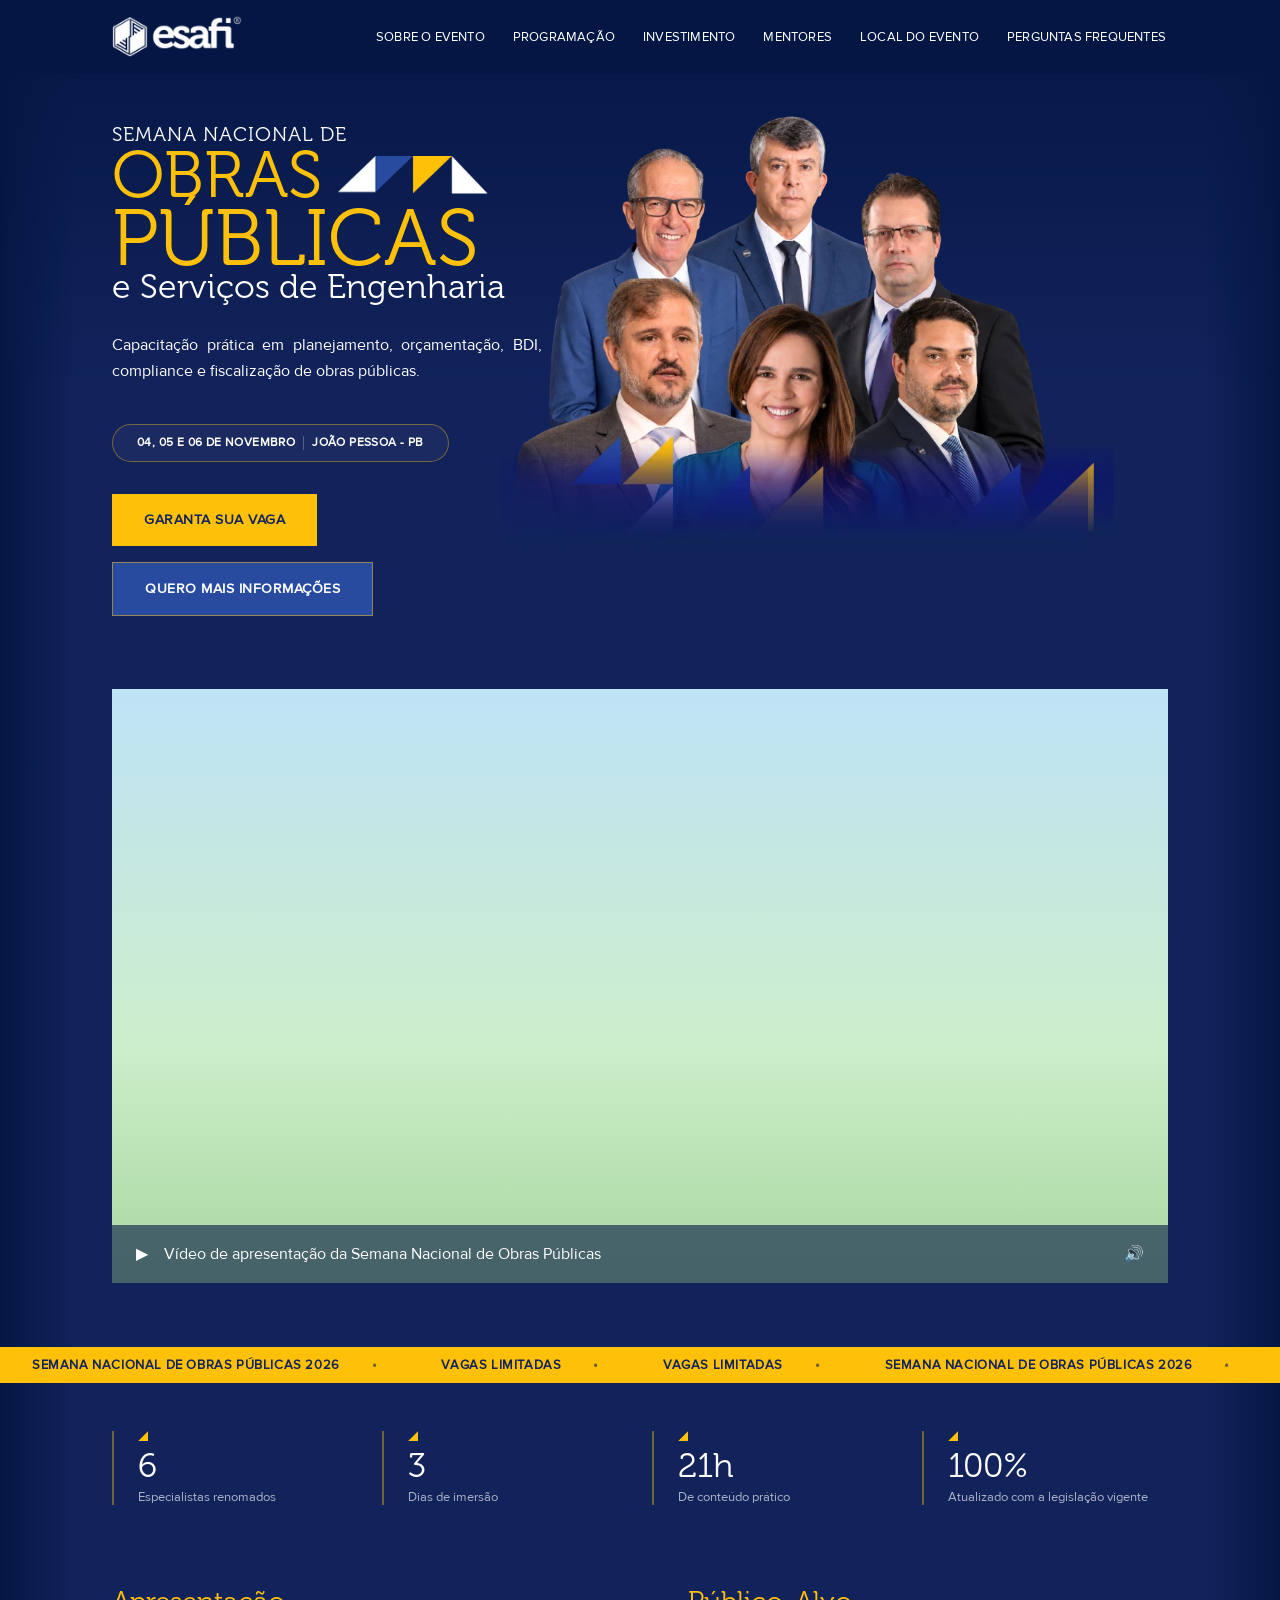
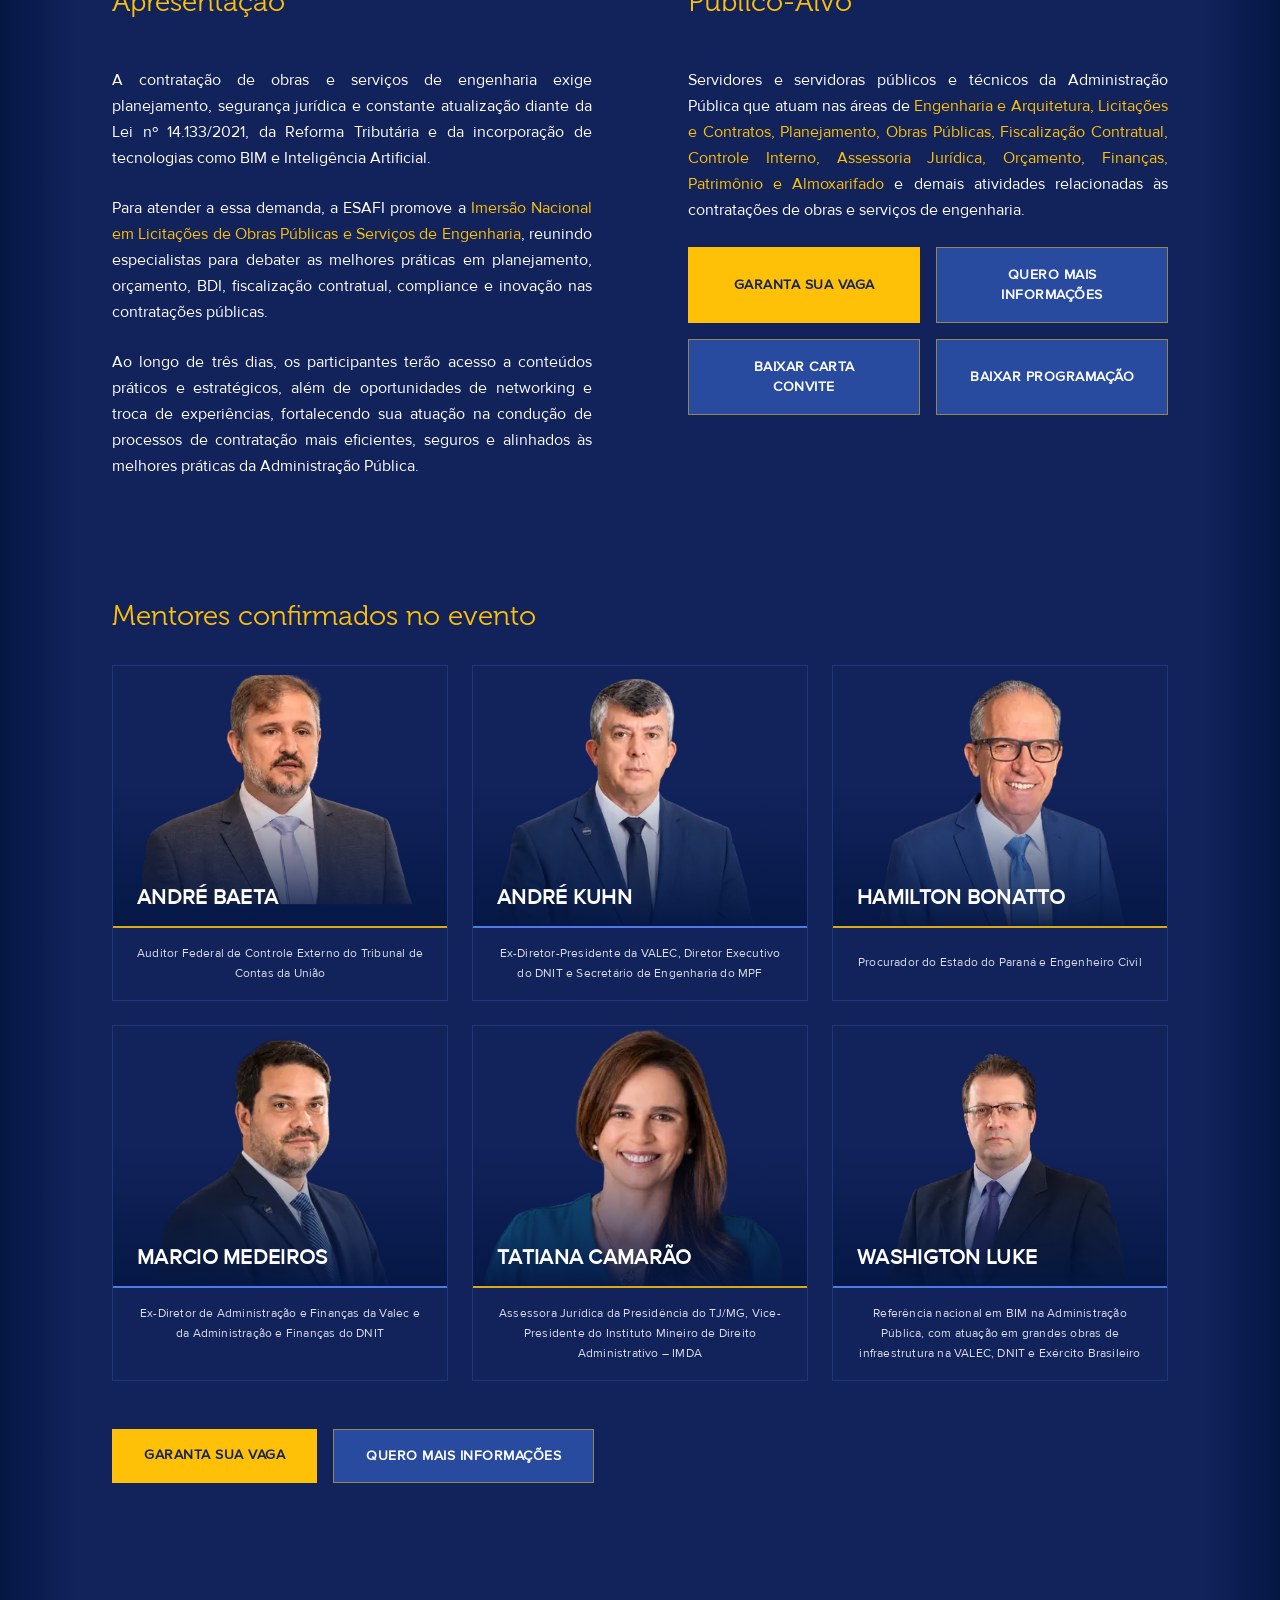
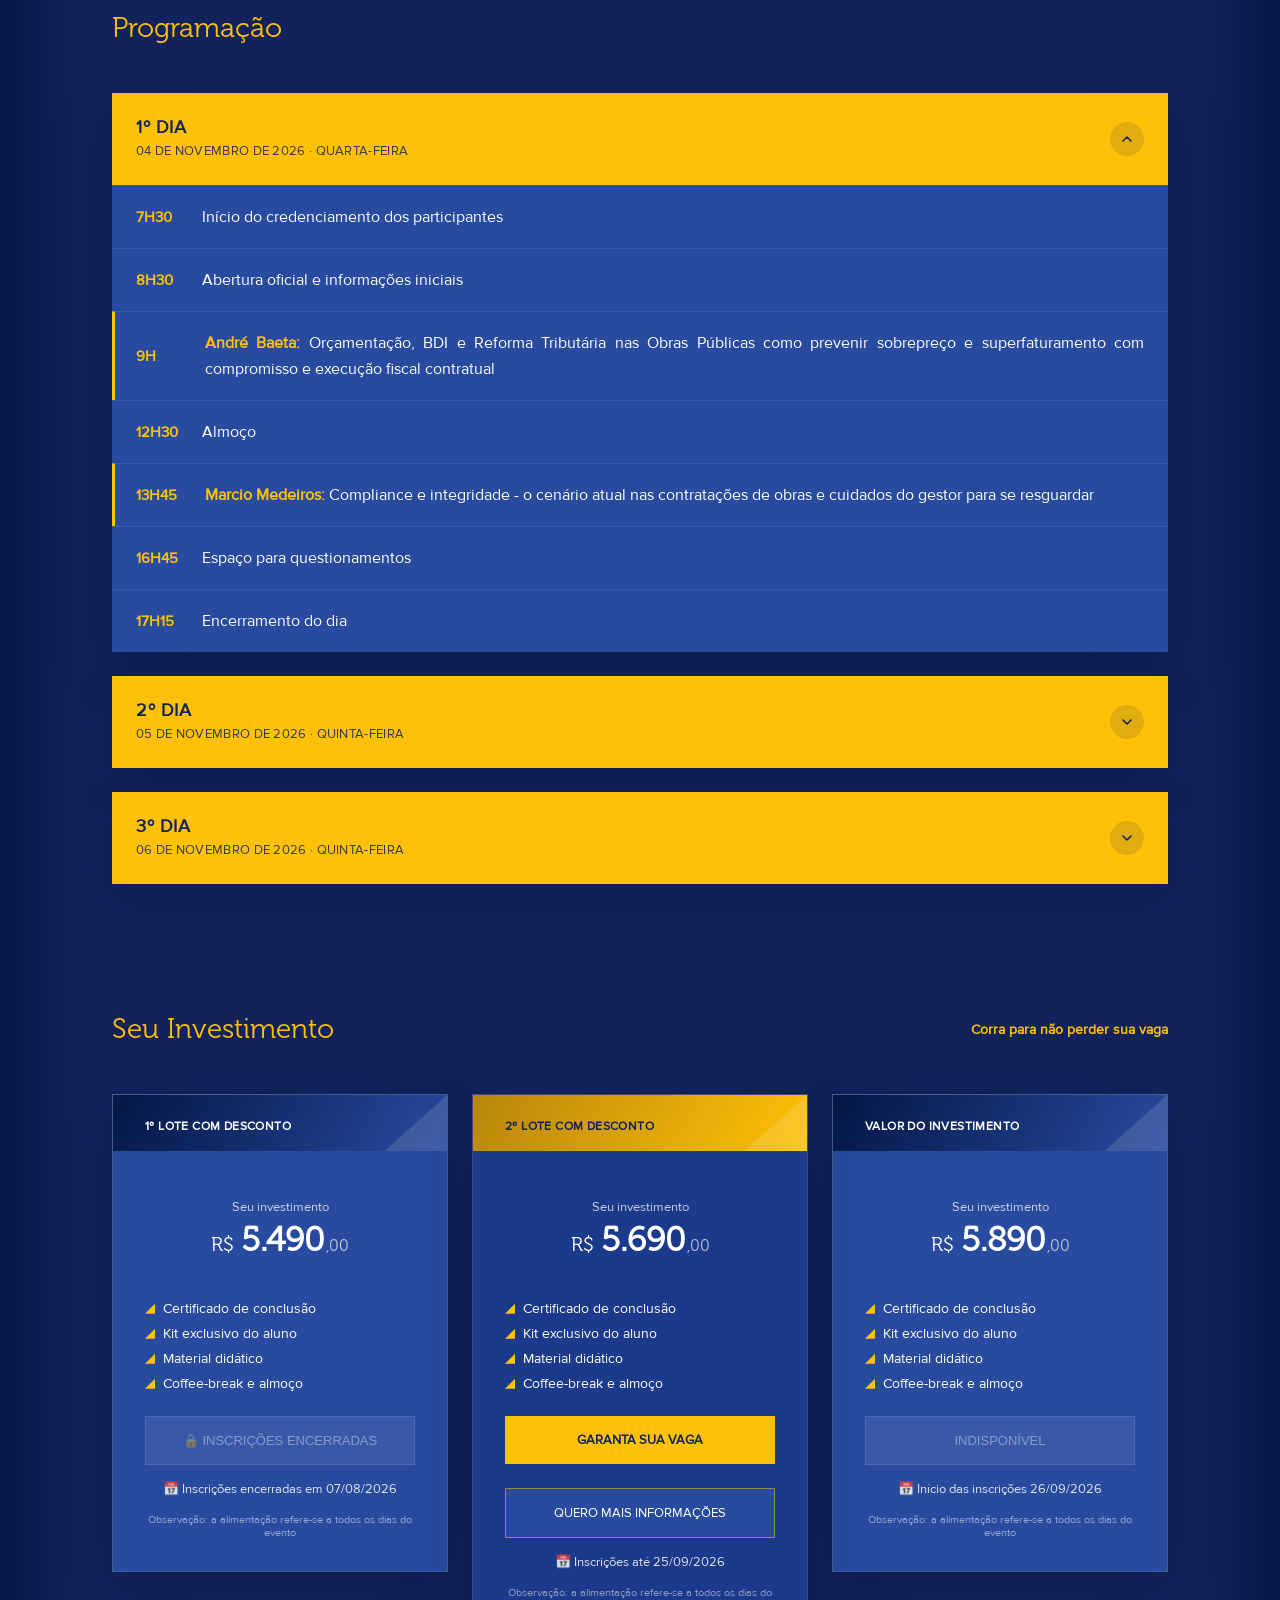
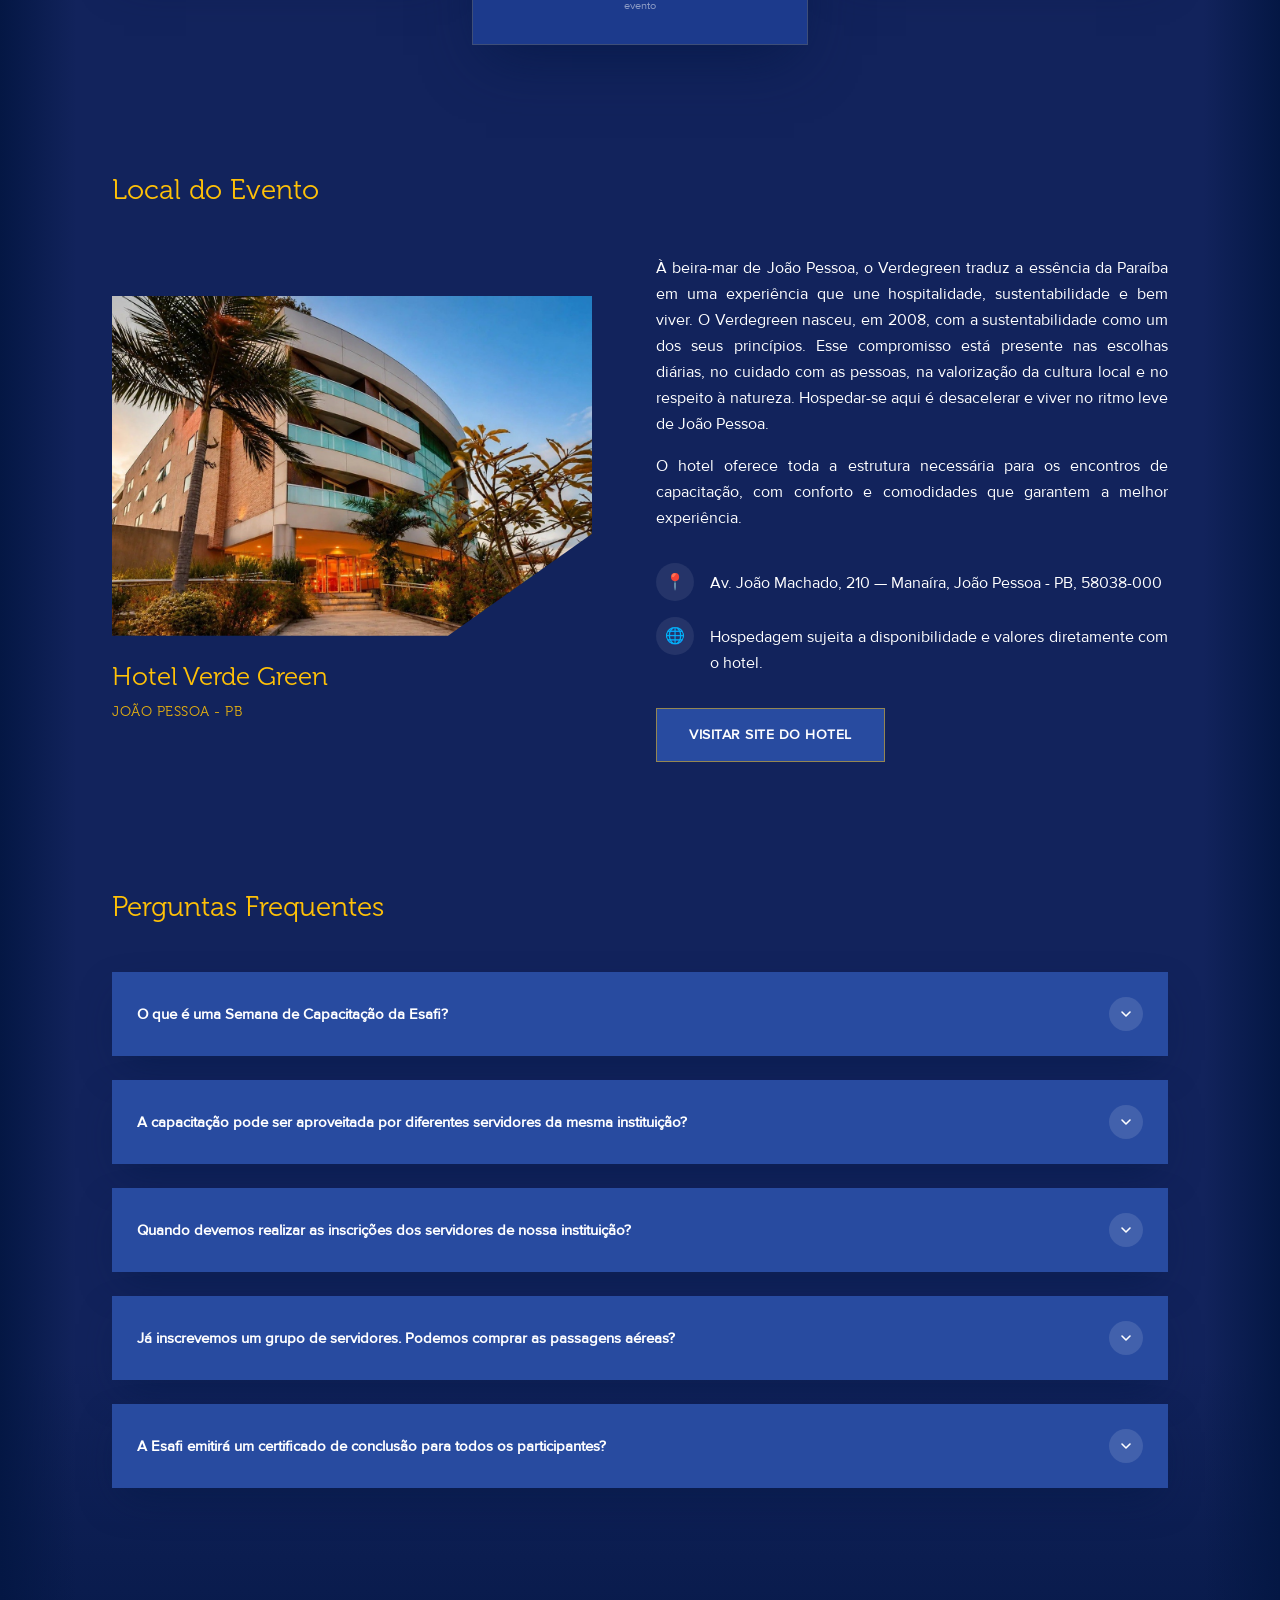
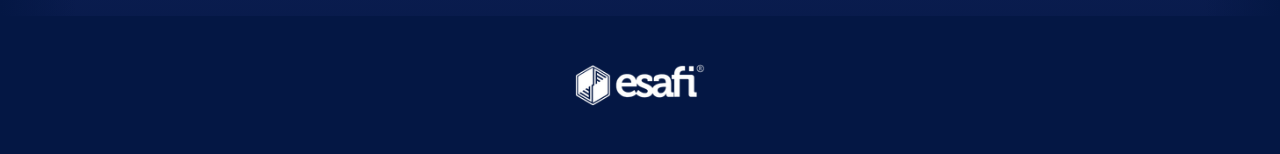
==== commit 2575c130: "Trim hotel paragraph, remove beach-proximity opener Co-Authored-By: Claude Sonnet 5 <noreply@anthrop" ====
--- a/index.html
+++ b/index.html
@@ -345,7 +345,7 @@
         </div>
         <div class="location-info">
           <p class="body-text">À beira-mar de João Pessoa, o Verdegreen traduz a essência da Paraíba em uma experiência que une hospitalidade, sustentabilidade e bem viver. O Verdegreen nasceu, em 2008, com a sustentabilidade como um dos seus princípios. Esse compromisso está presente nas escolhas diárias, no cuidado com as pessoas, na valorização da cultura local e no respeito à natureza. Hospedar-se aqui é desacelerar e viver no ritmo leve de João Pessoa.</p>
-          <p class="body-text">Há três minutos da praia de Cabo Branco, o hotel oferece toda a estrutura necessária para os encontros de capacitação, com conforto e comodidades que garantem a melhor experiência.</p>
+          <p class="body-text">O hotel oferece toda a estrutura necessária para os encontros de capacitação, com conforto e comodidades que garantem a melhor experiência.</p>
           <ul class="location-details">
             <li>
               <span class="location-icon" aria-hidden="true">📍</span>
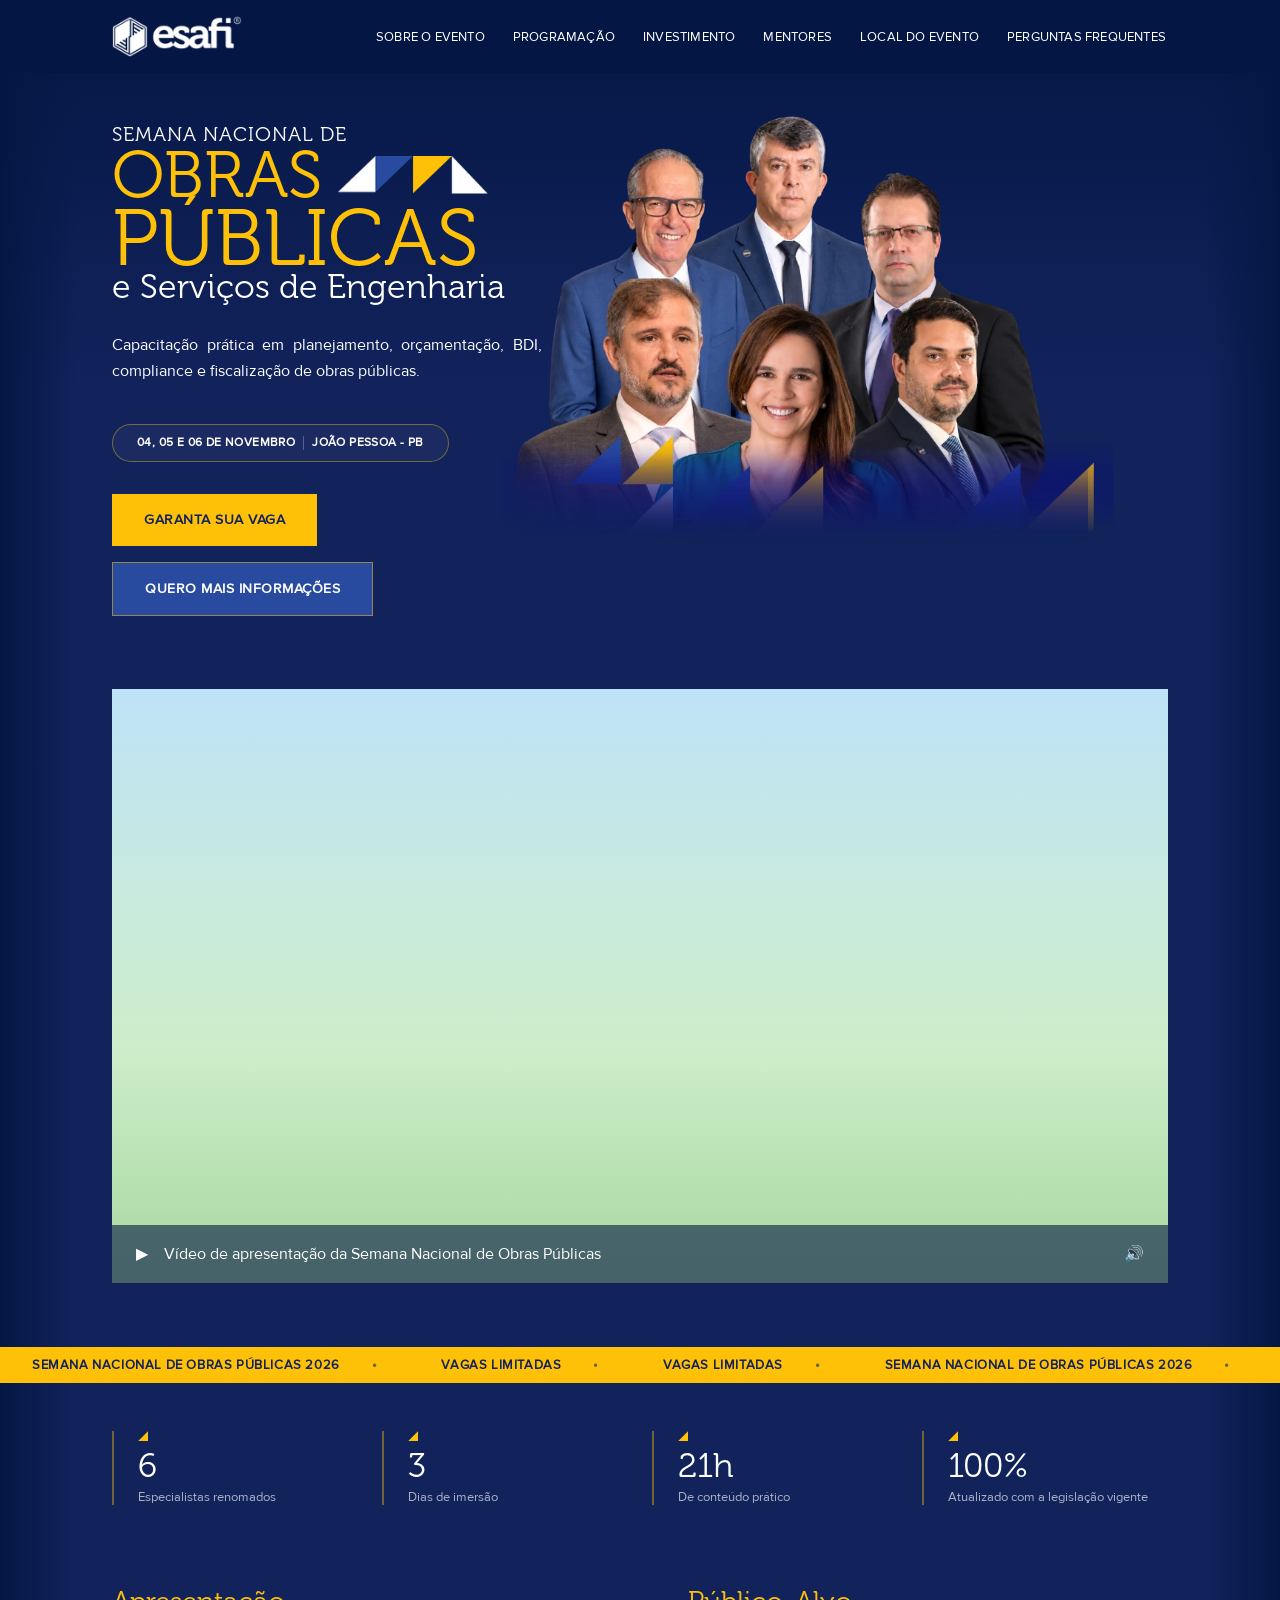
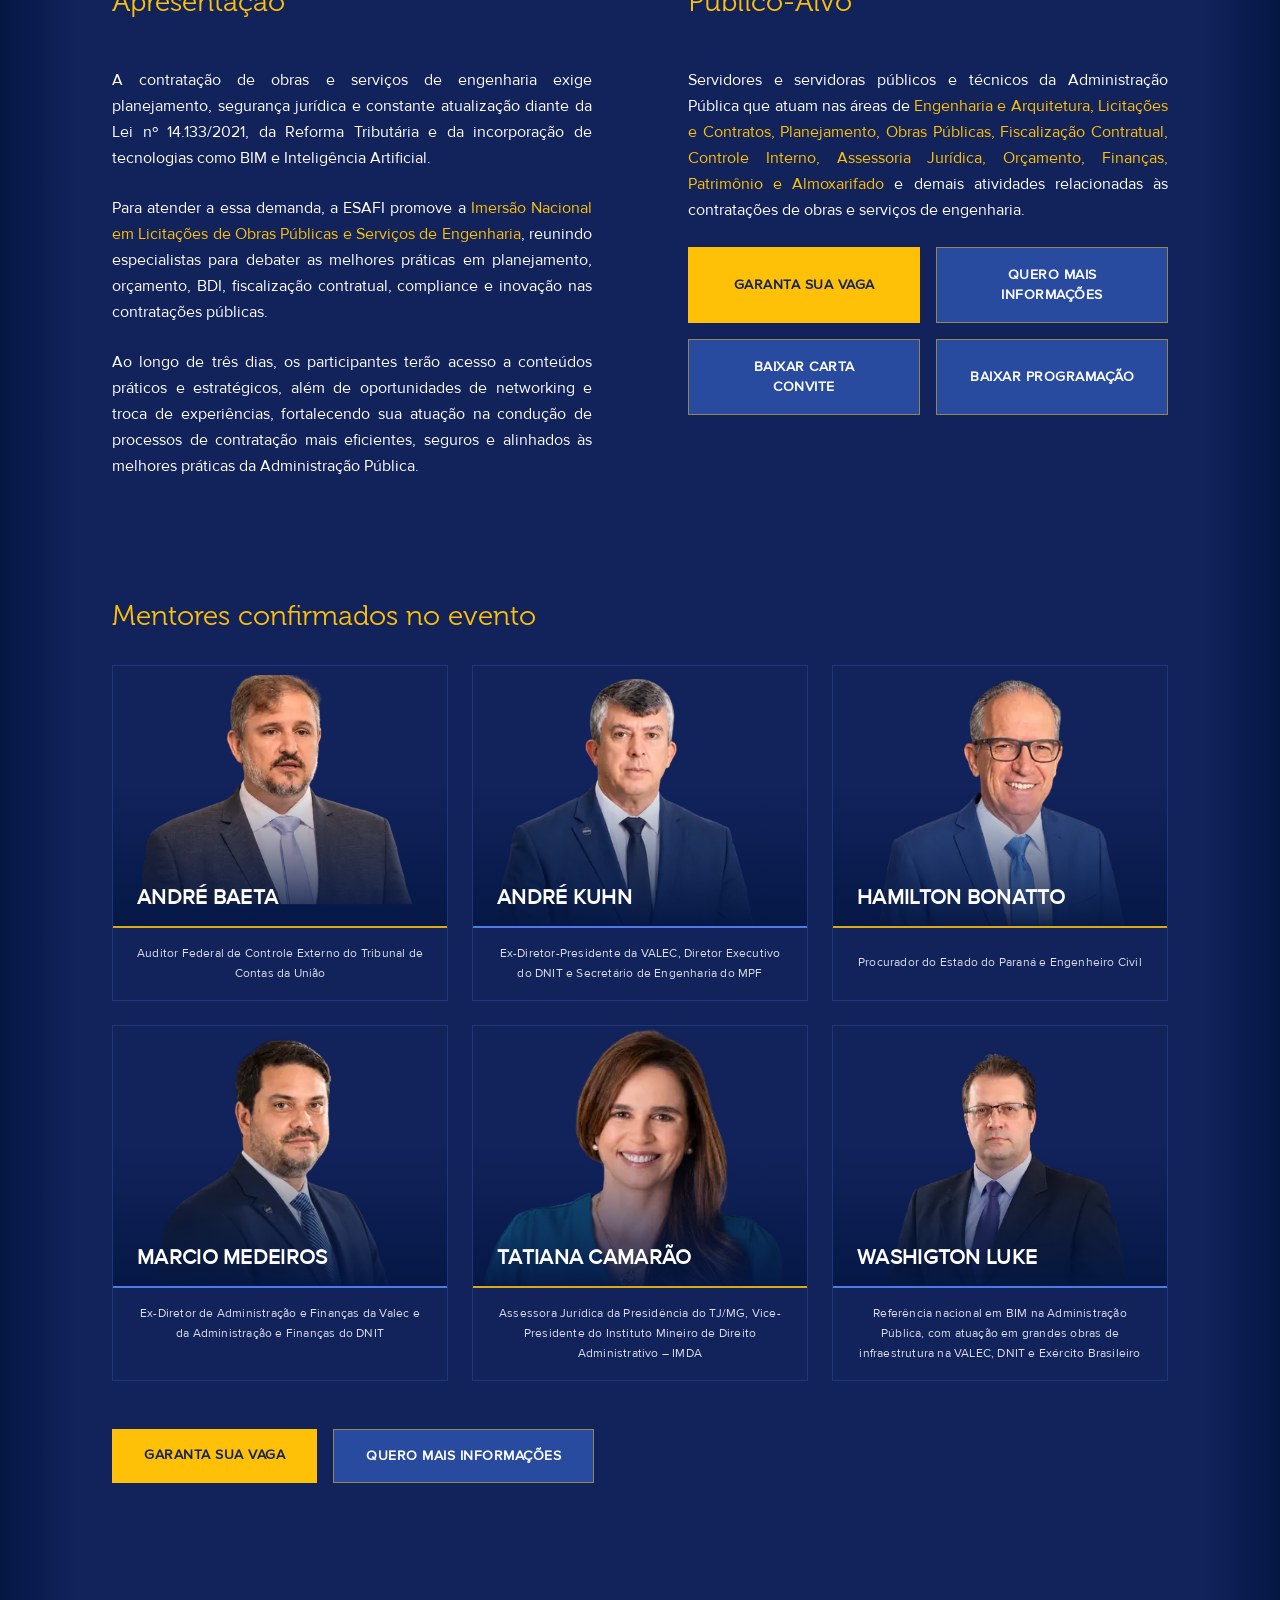
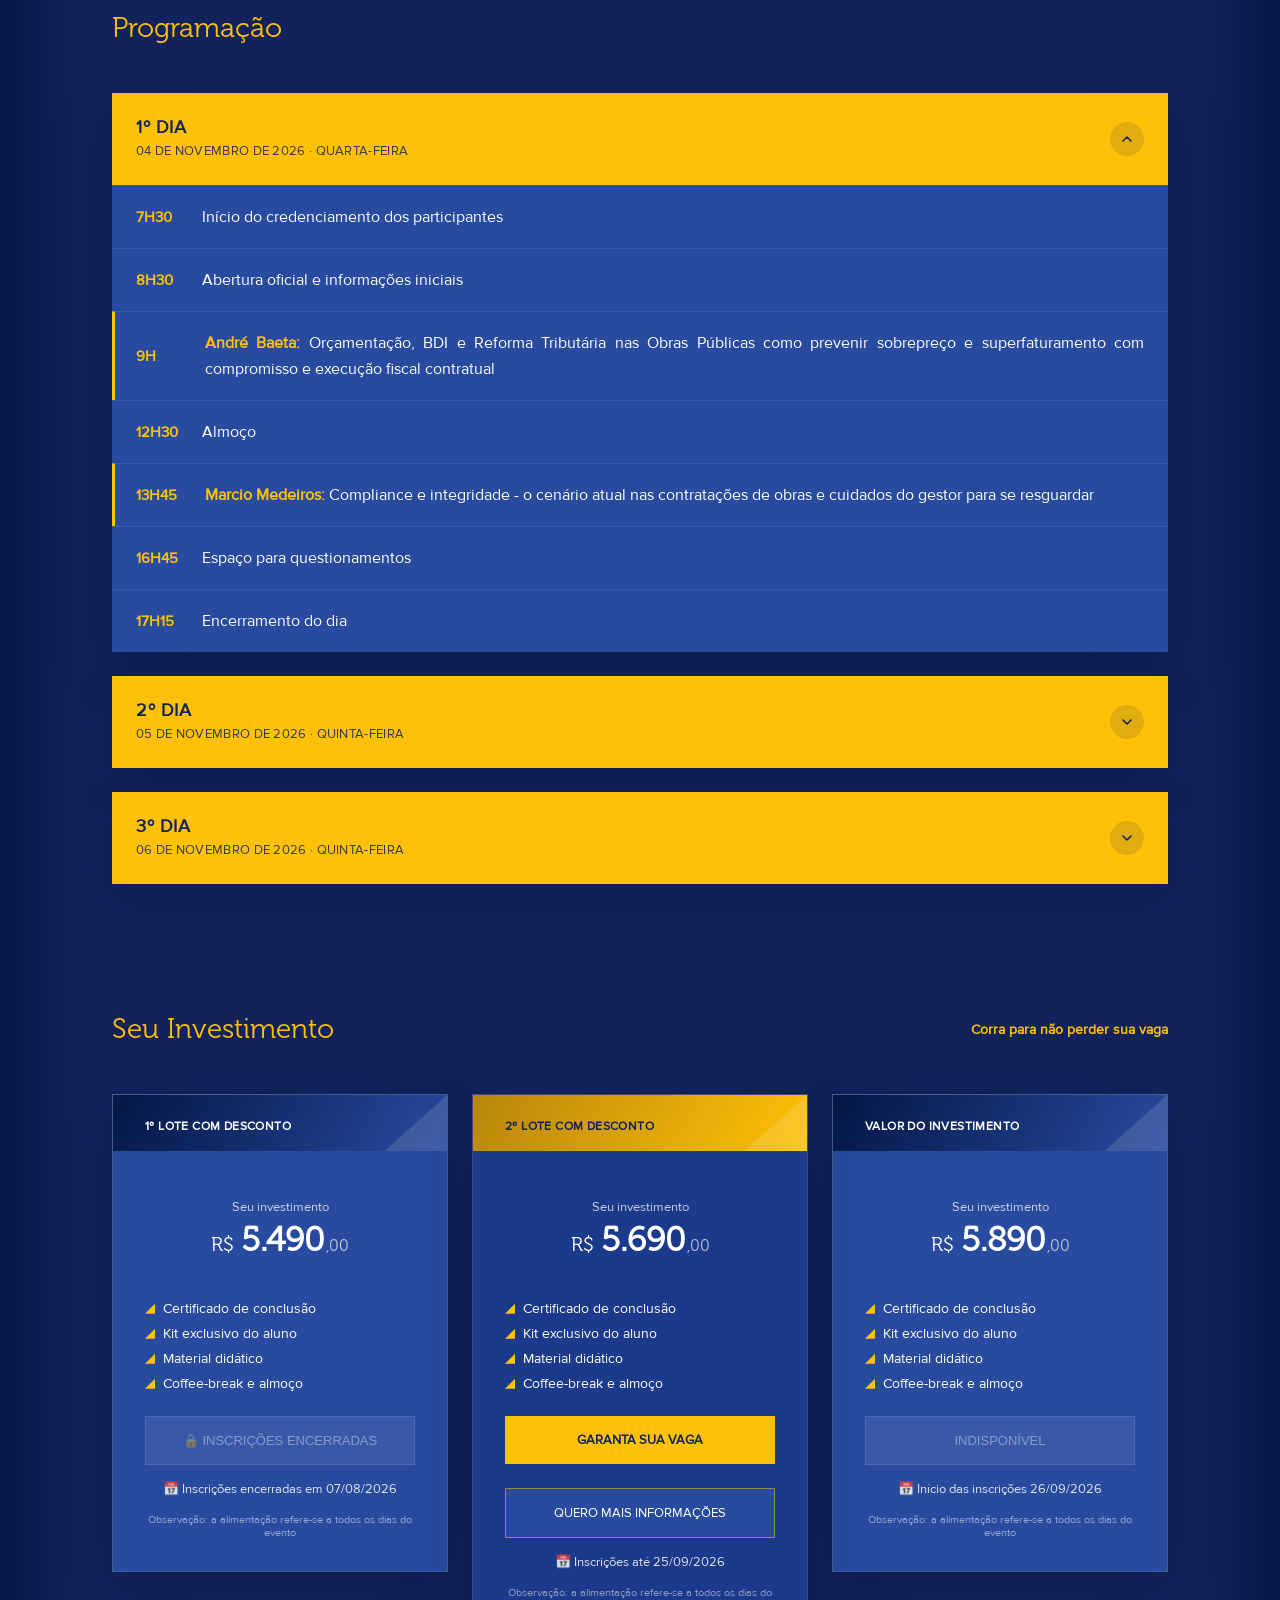
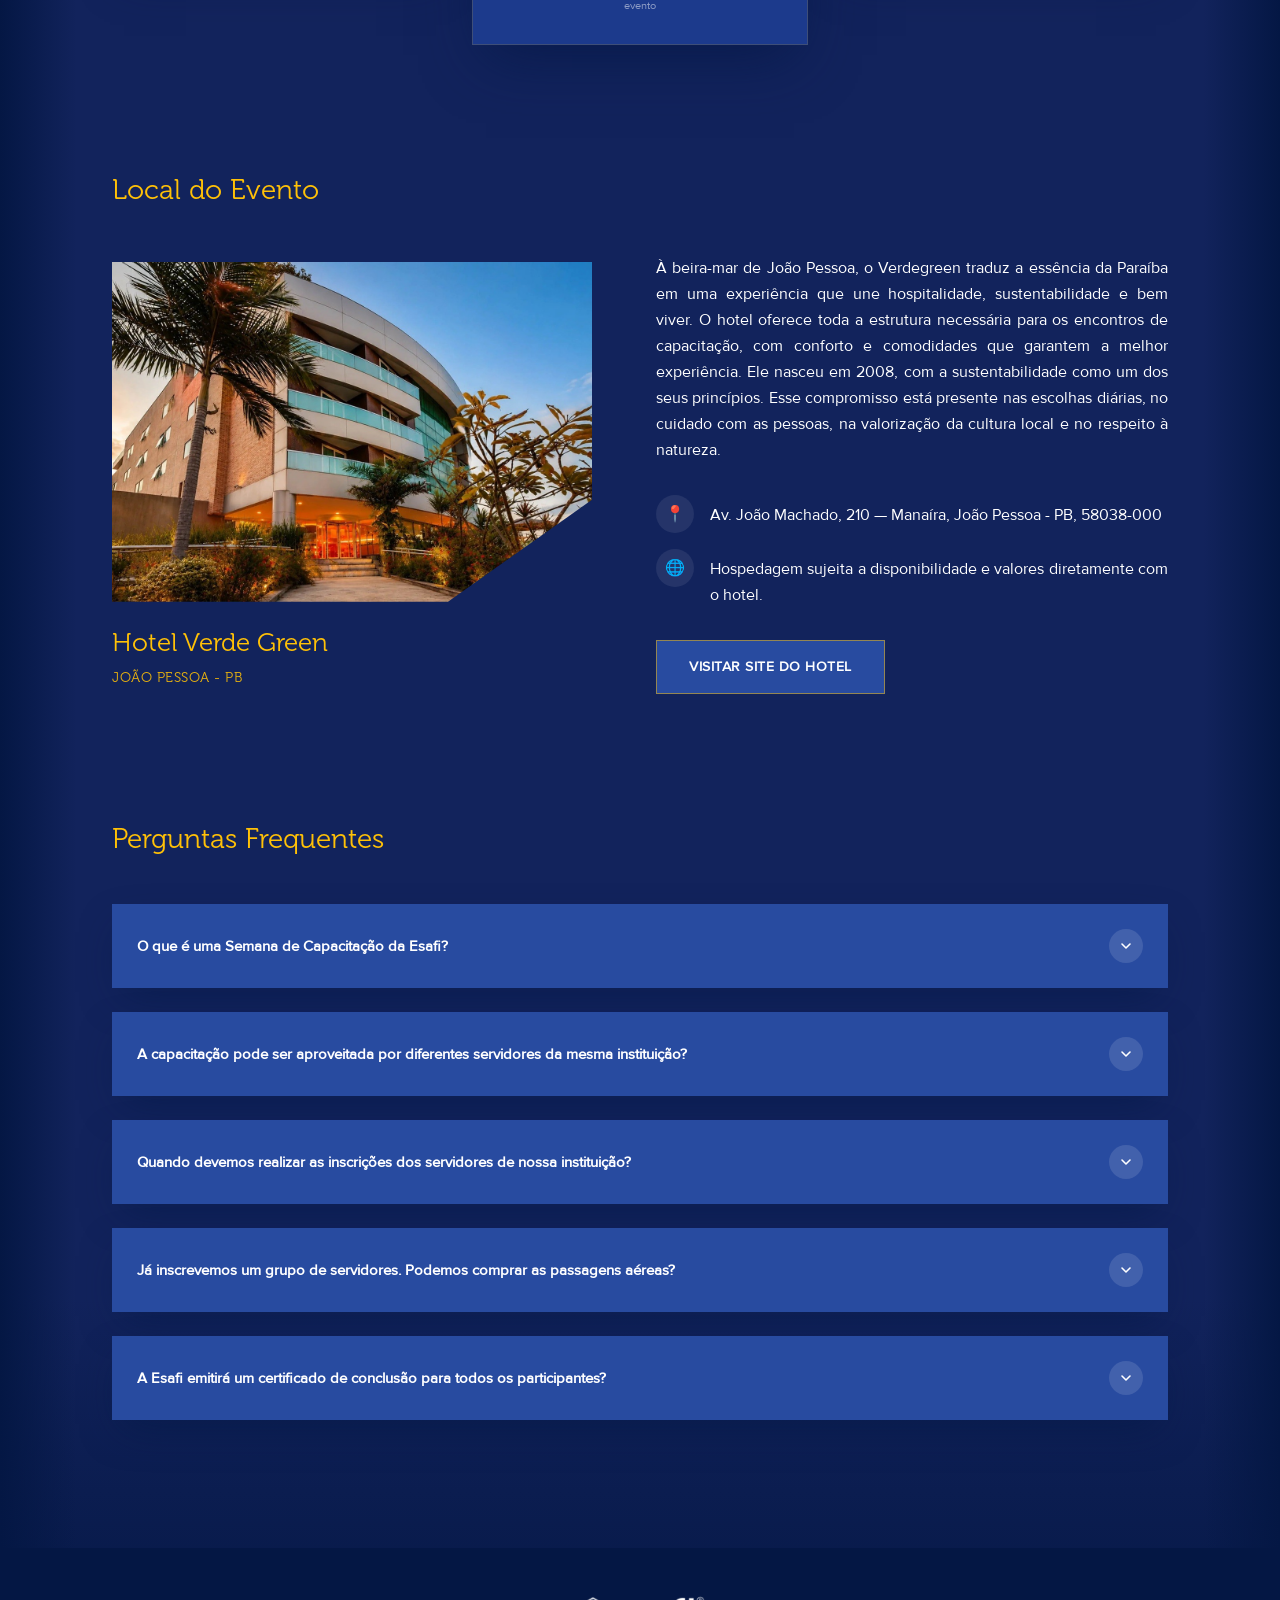
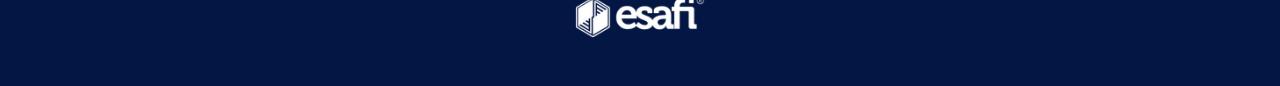
==== commit 654fbf29: "Consolidate Local do Evento copy into single final paragraph Co-Authored-By: Claude Sonnet 5 <norepl" ====
--- a/index.html
+++ b/index.html
@@ -344,8 +344,7 @@
           </div>
         </div>
         <div class="location-info">
-          <p class="body-text">À beira-mar de João Pessoa, o Verdegreen traduz a essência da Paraíba em uma experiência que une hospitalidade, sustentabilidade e bem viver. O Verdegreen nasceu, em 2008, com a sustentabilidade como um dos seus princípios. Esse compromisso está presente nas escolhas diárias, no cuidado com as pessoas, na valorização da cultura local e no respeito à natureza. Hospedar-se aqui é desacelerar e viver no ritmo leve de João Pessoa.</p>
-          <p class="body-text">O hotel oferece toda a estrutura necessária para os encontros de capacitação, com conforto e comodidades que garantem a melhor experiência.</p>
+          <p class="body-text">À beira-mar de João Pessoa, o Verdegreen traduz a essência da Paraíba em uma experiência que une hospitalidade, sustentabilidade e bem viver. O hotel oferece toda a estrutura necessária para os encontros de capacitação, com conforto e comodidades que garantem a melhor experiência. Ele nasceu em 2008, com a sustentabilidade como um dos seus princípios. Esse compromisso está presente nas escolhas diárias, no cuidado com as pessoas, na valorização da cultura local e no respeito à natureza.</p>
           <ul class="location-details">
             <li>
               <span class="location-icon" aria-hidden="true">📍</span>
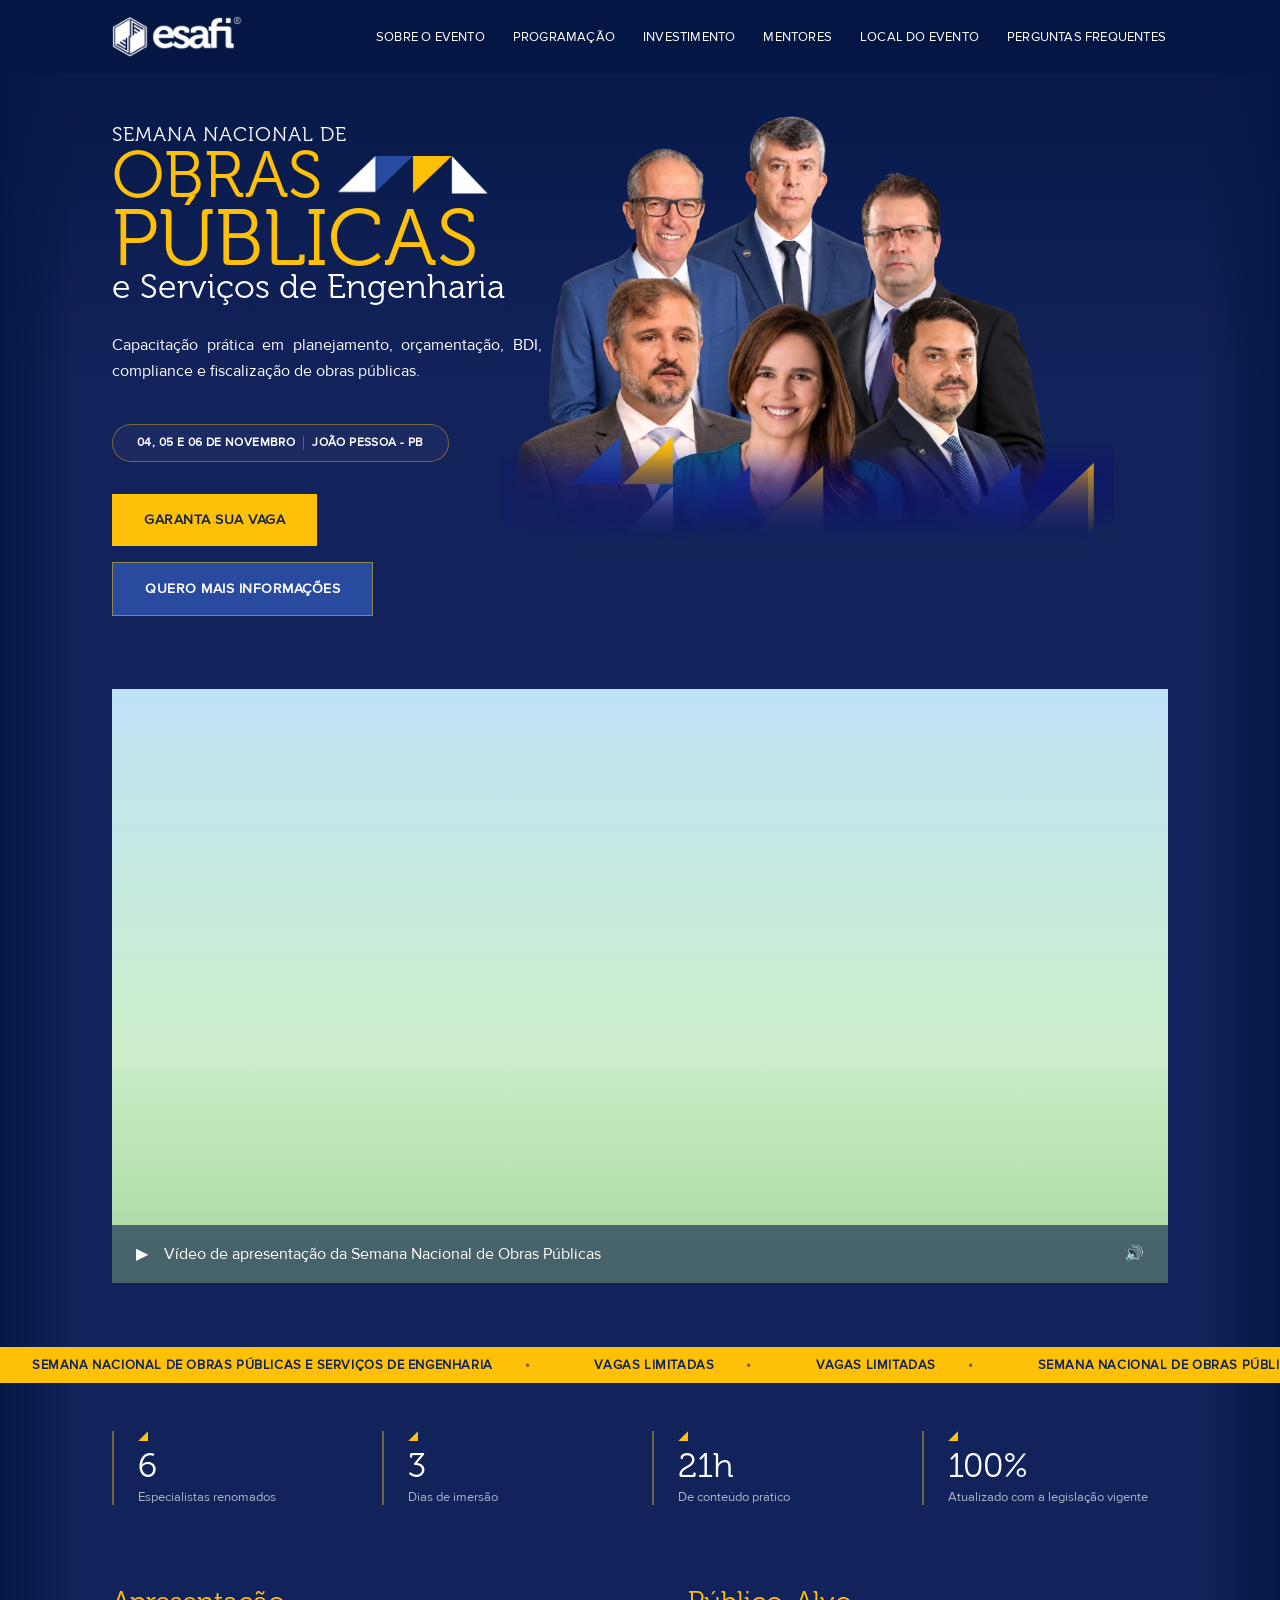
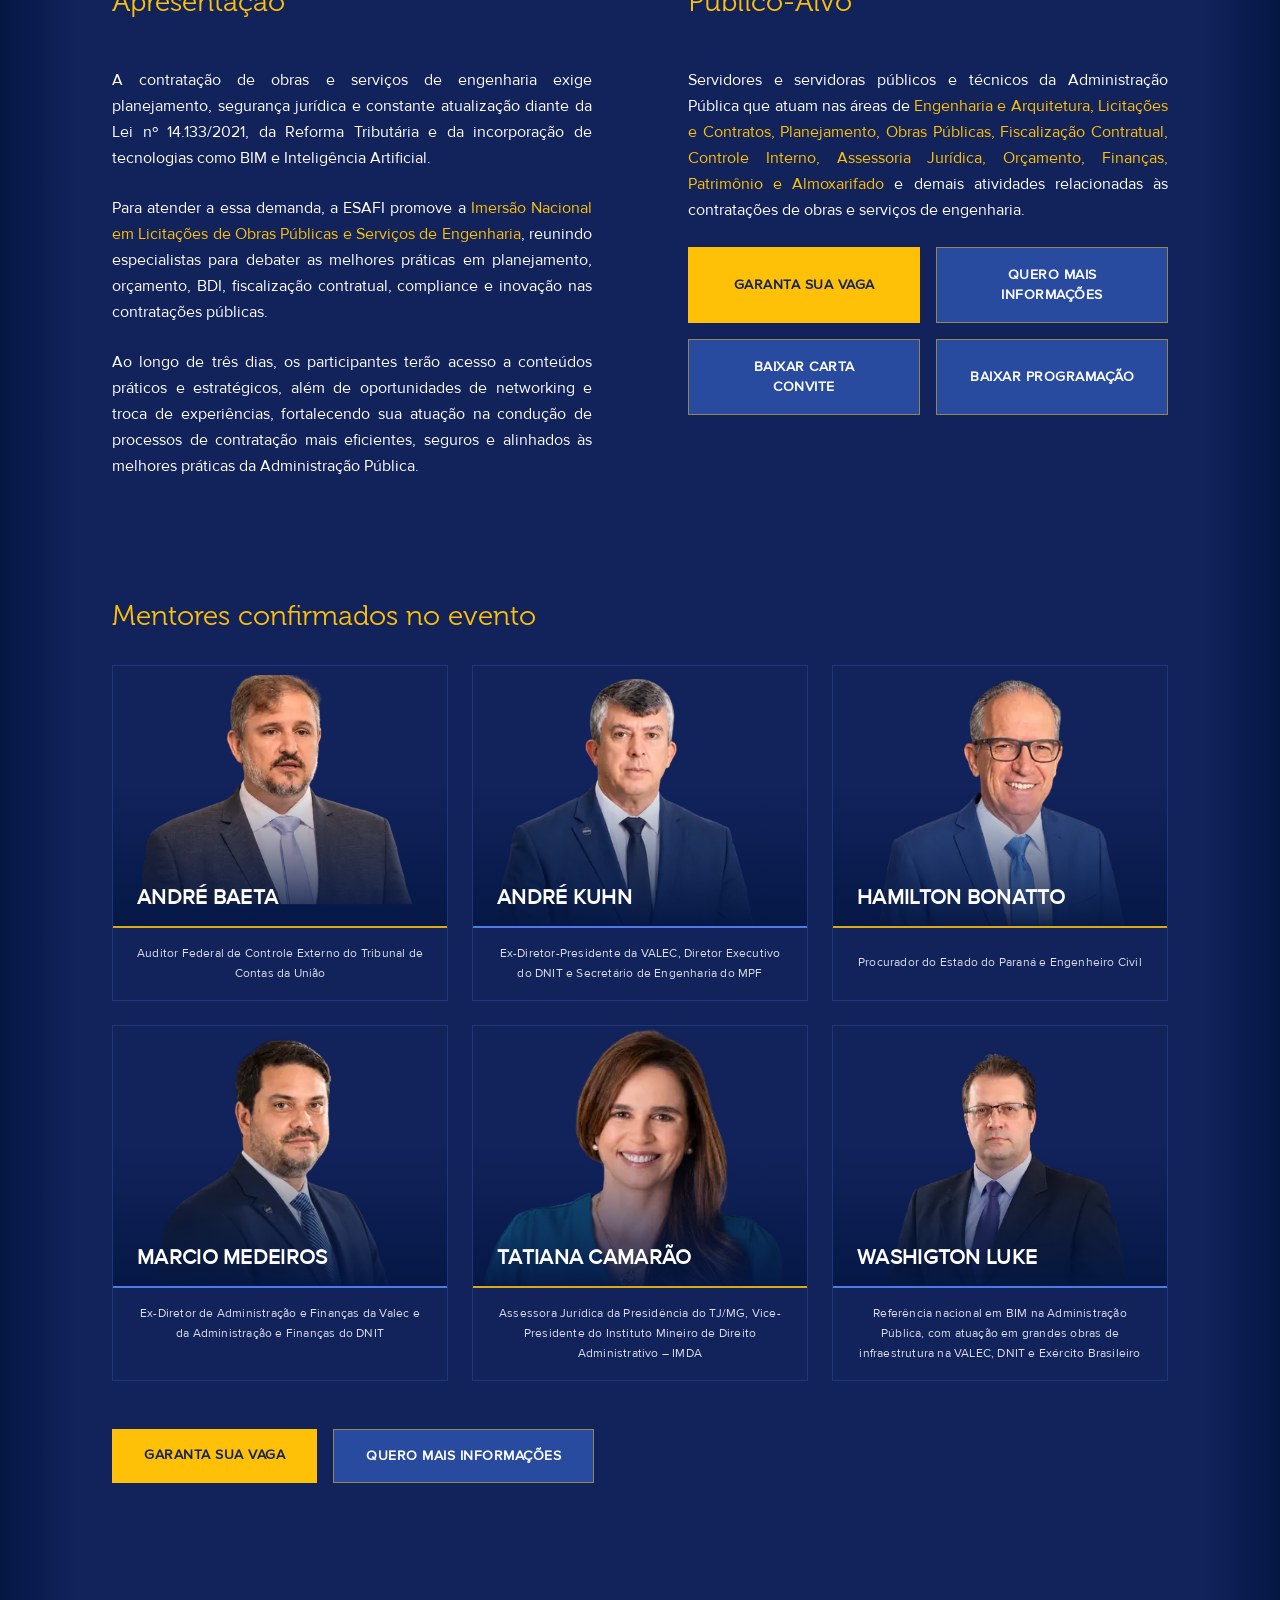
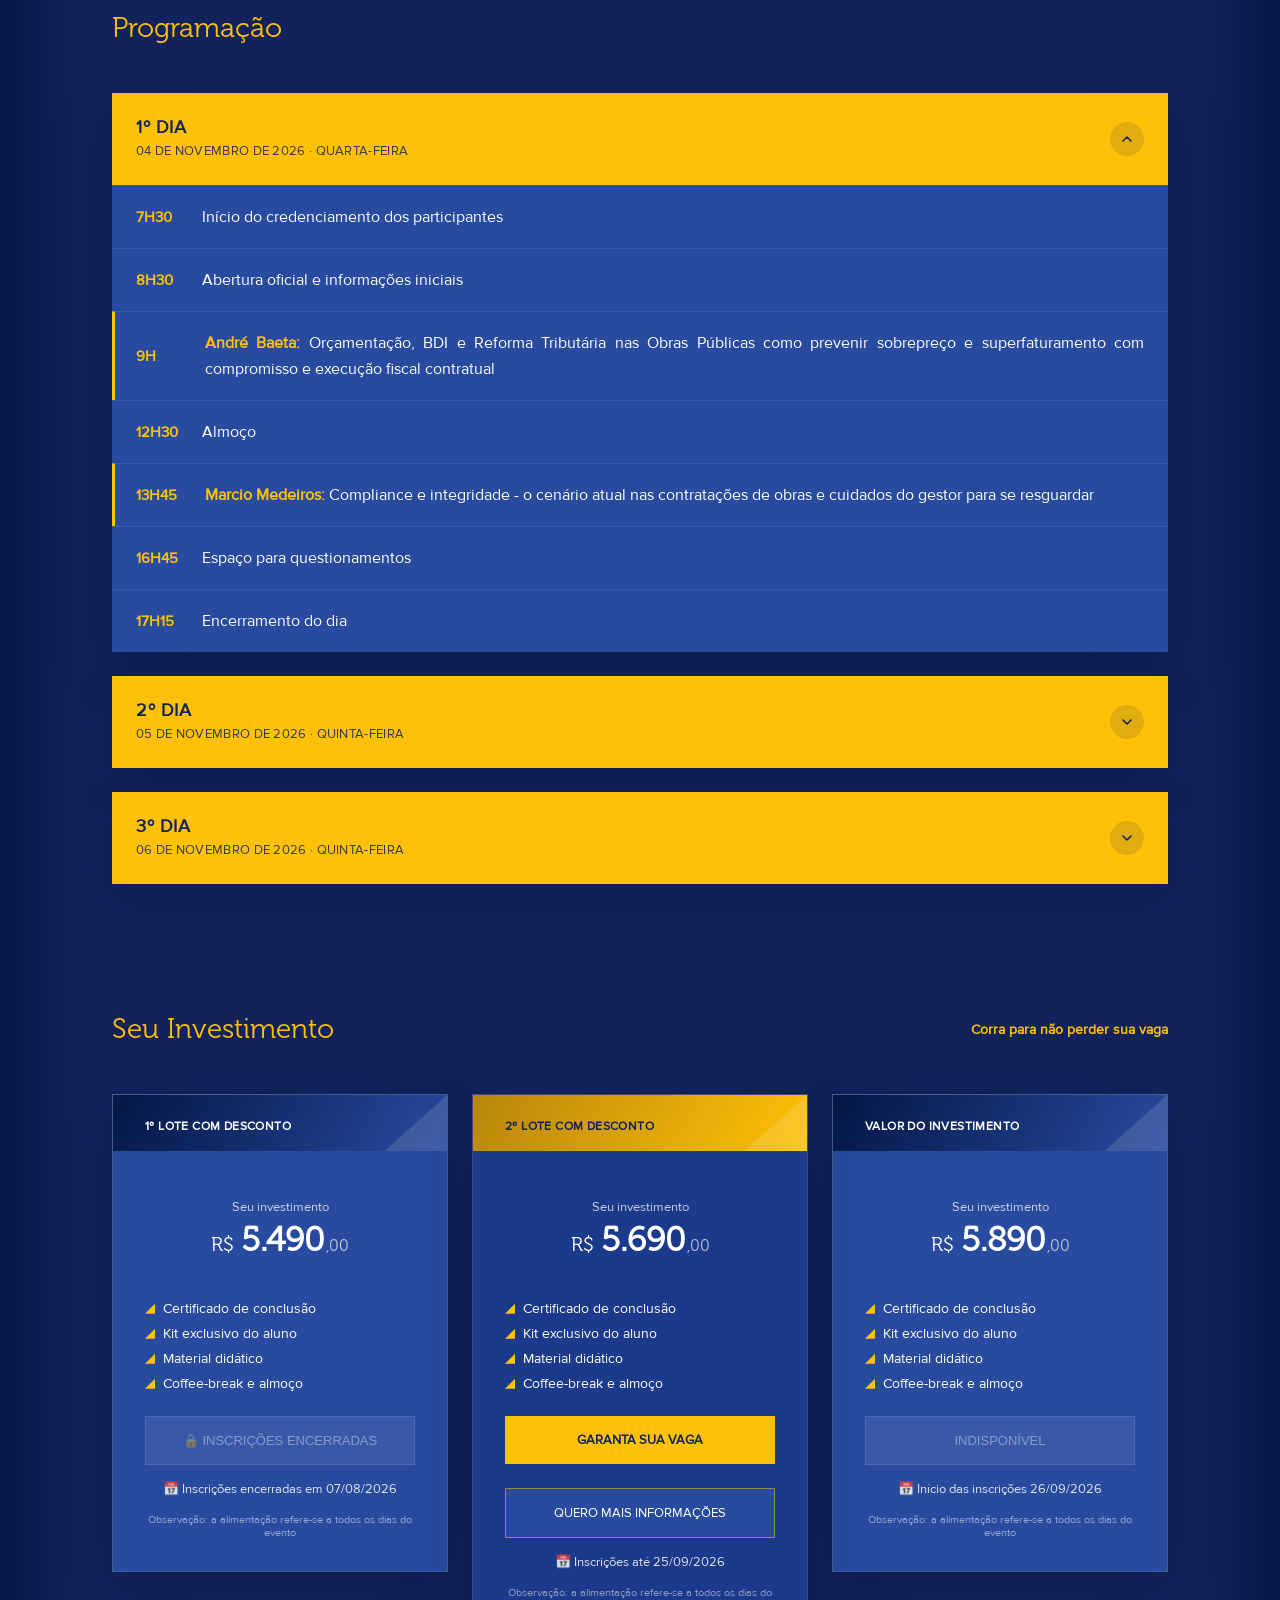
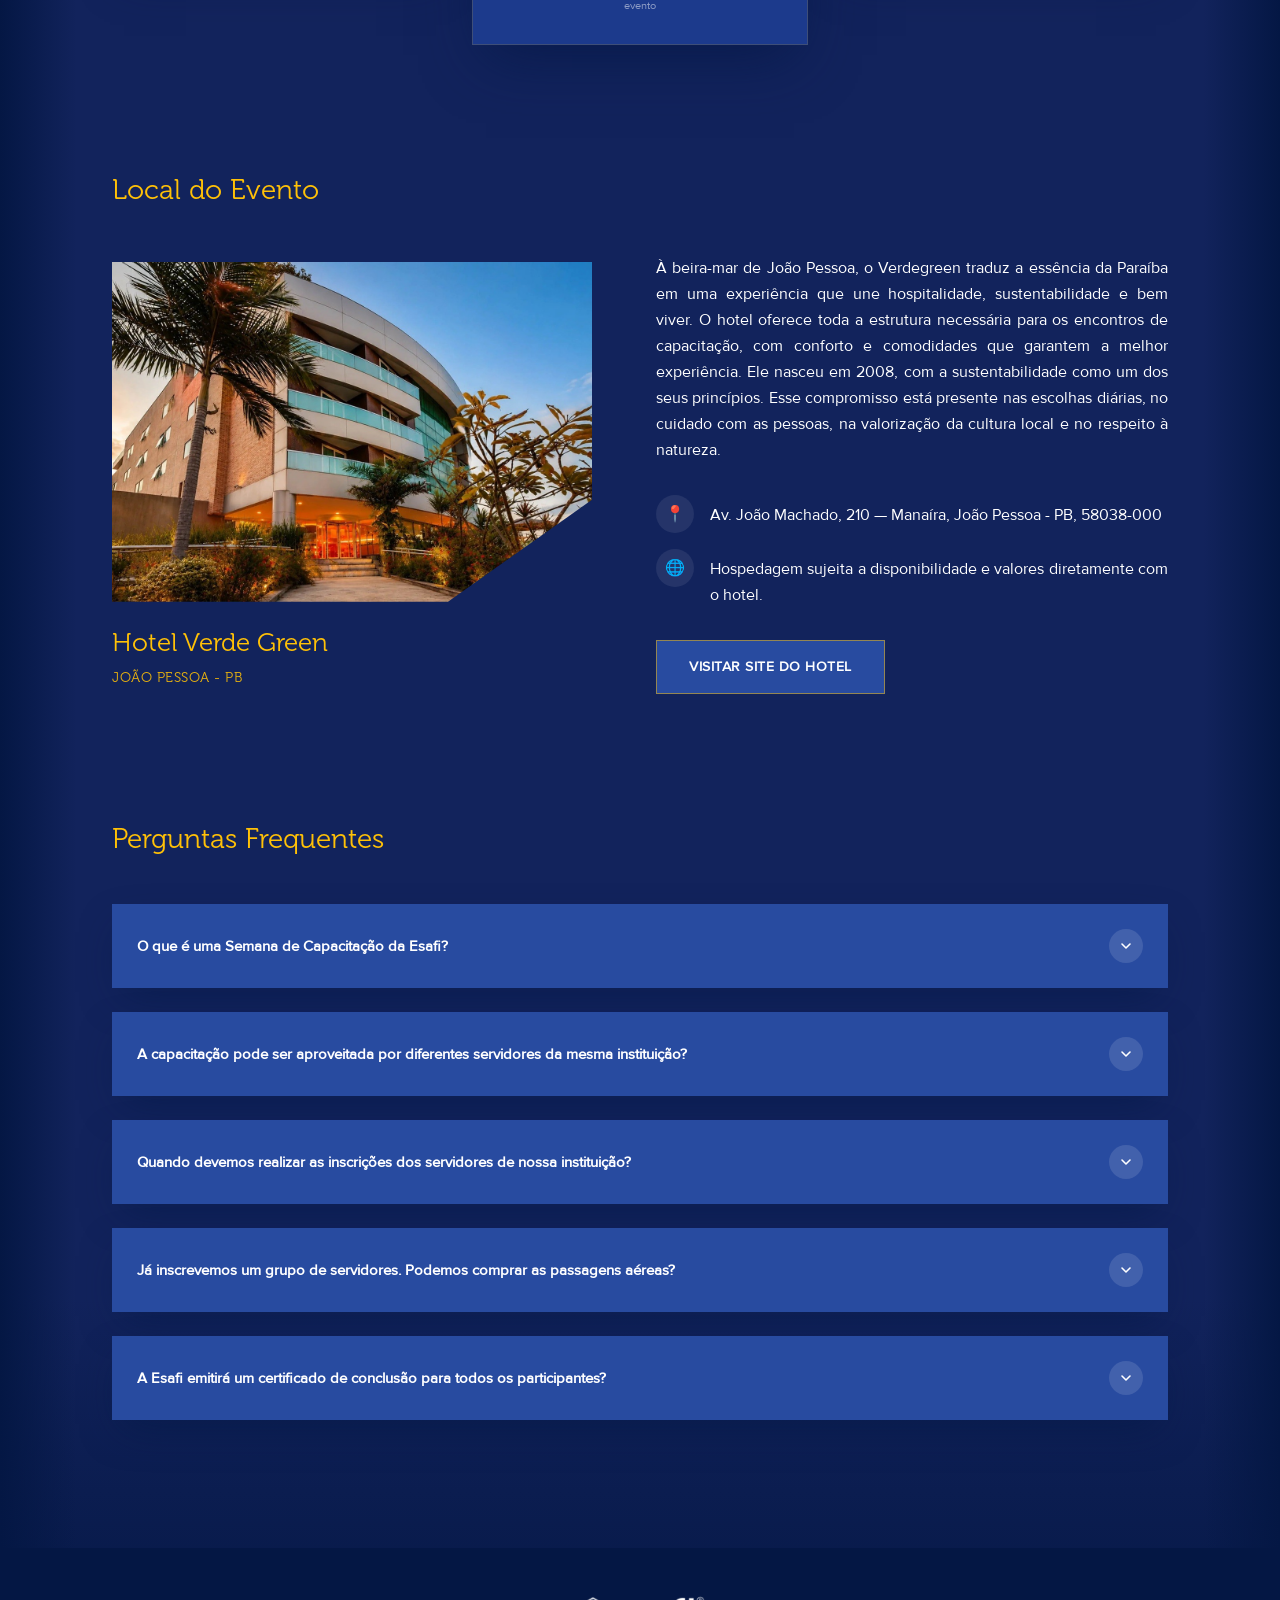
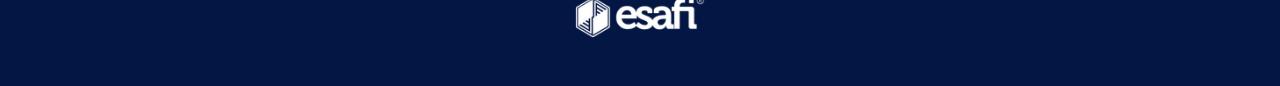
==== commit 058fbce3: "Update ticker text to full event name Co-Authored-By: Claude Sonnet 5 <noreply@anthropic.com> Claude" ====
--- a/index.html
+++ b/index.html
@@ -66,16 +66,16 @@
 
     <div class="ticker">
       <div class="ticker-track">
-        <span class="ticker-item">SEMANA NACIONAL DE OBRAS PÚBLICAS 2026</span>
+        <span class="ticker-item">SEMANA NACIONAL DE OBRAS PÚBLICAS E SERVIÇOS DE ENGENHARIA</span>
         <span class="ticker-item">VAGAS LIMITADAS</span>
         <span class="ticker-item">VAGAS LIMITADAS</span>
-        <span class="ticker-item">SEMANA NACIONAL DE OBRAS PÚBLICAS 2026</span>
+        <span class="ticker-item">SEMANA NACIONAL DE OBRAS PÚBLICAS E SERVIÇOS DE ENGENHARIA</span>
         <span class="ticker-item">VAGAS LIMITADAS</span>
         <span class="ticker-item">VAGAS LIMITADAS</span>
-        <span class="ticker-item" aria-hidden="true">SEMANA NACIONAL DE OBRAS PÚBLICAS 2026</span>
+        <span class="ticker-item" aria-hidden="true">SEMANA NACIONAL DE OBRAS PÚBLICAS E SERVIÇOS DE ENGENHARIA</span>
         <span class="ticker-item" aria-hidden="true">VAGAS LIMITADAS</span>
         <span class="ticker-item" aria-hidden="true">VAGAS LIMITADAS</span>
-        <span class="ticker-item" aria-hidden="true">SEMANA NACIONAL DE OBRAS PÚBLICAS 2026</span>
+        <span class="ticker-item" aria-hidden="true">SEMANA NACIONAL DE OBRAS PÚBLICAS E SERVIÇOS DE ENGENHARIA</span>
         <span class="ticker-item" aria-hidden="true">VAGAS LIMITADAS</span>
         <span class="ticker-item" aria-hidden="true">VAGAS LIMITADAS</span>
       </div>
@@ -475,7 +475,7 @@
   <div class="modal" role="dialog" aria-modal="true" aria-labelledby="info-modal-title">
     <button type="button" class="modal-close" id="info-modal-close" aria-label="Fechar">&times;</button>
     <h3 id="info-modal-title" class="heading-section" style="font-size:22px;">Quero mais informações</h3>
-    <p class="body-text modal-desc">Preencha seus dados e nossa equipe entrará em contato com todos os detalhes da Semana Nacional de Obras Públicas.</p>
+    <p class="body-text modal-desc">Preencha seus dados e nossa equipe entrará em contato com todos os detalhes da Semana Nacional de Obras Públicas e Serviços de Engenharia.</p>
     <form id="info-modal-form" novalidate>
       <div class="form-field">
         <label for="info-name" class="label-badge">Nome <span class="required-mark" aria-hidden="true">*</span></label>
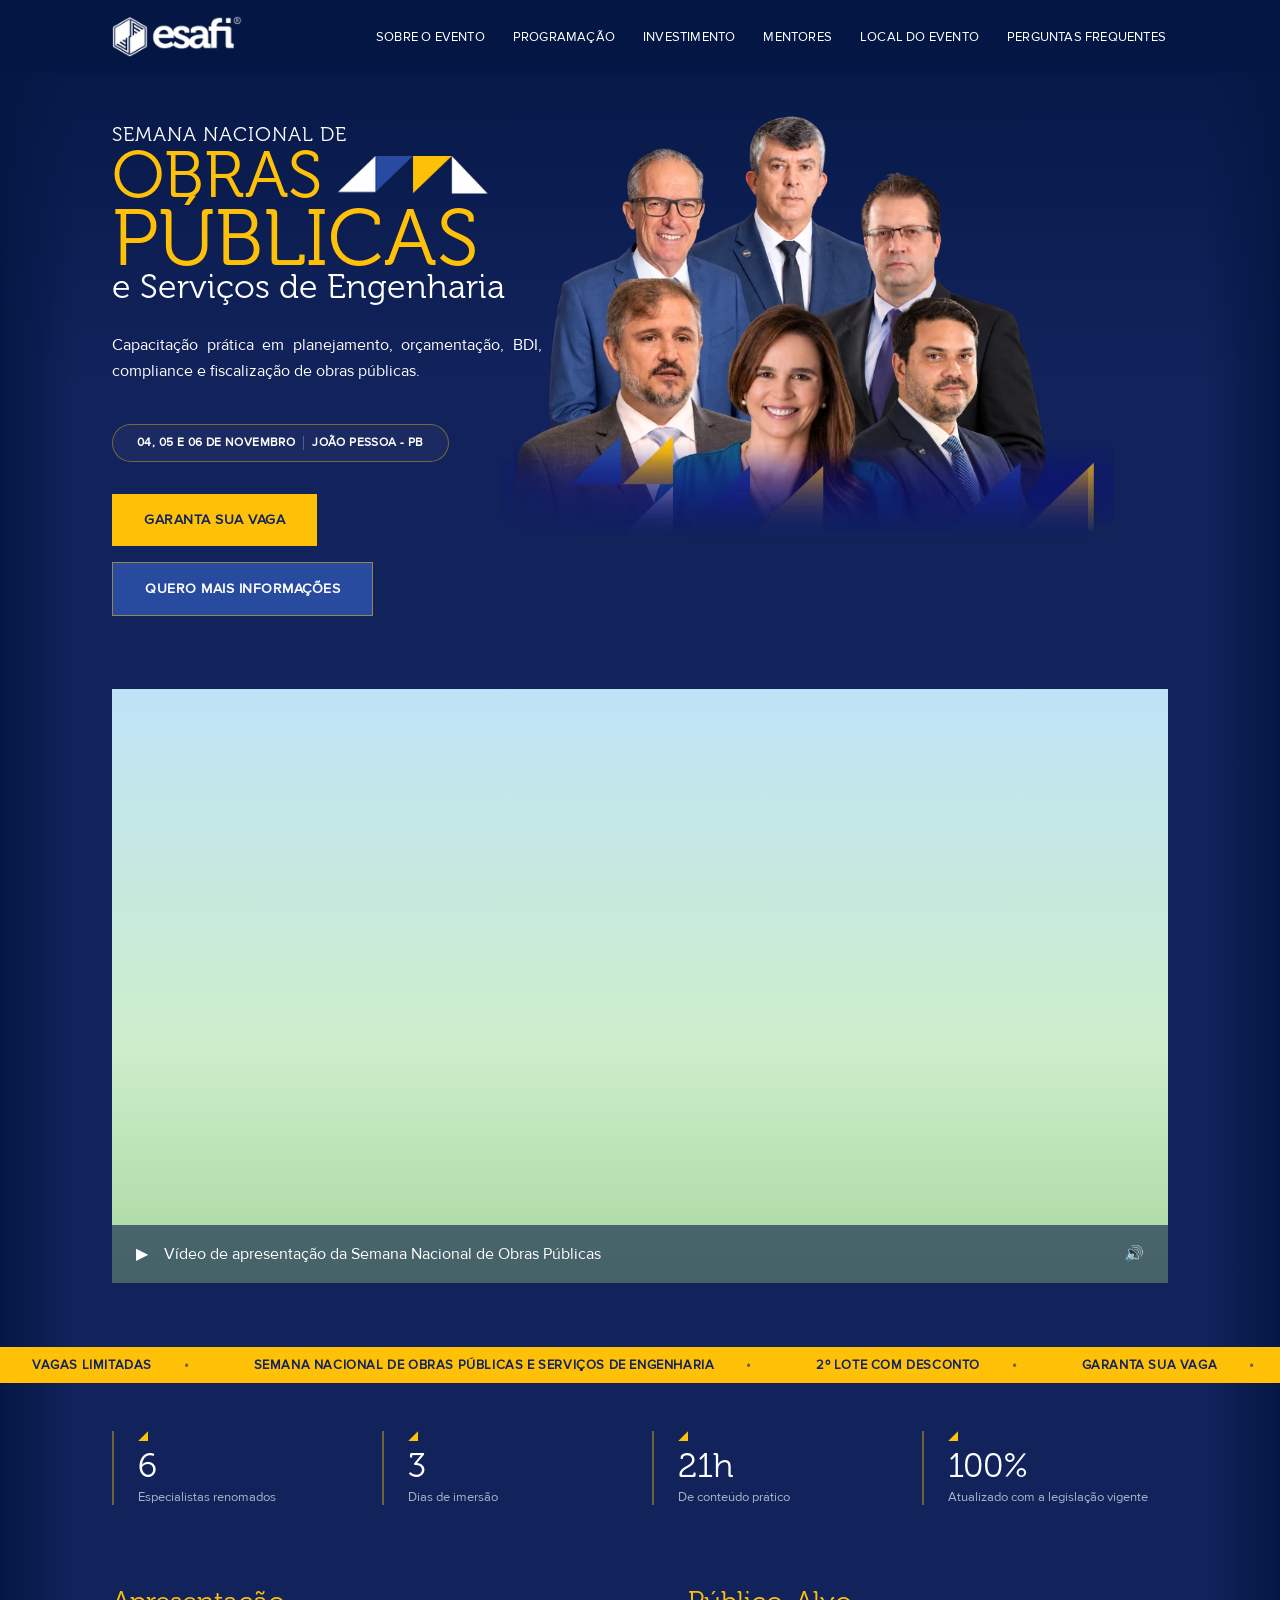
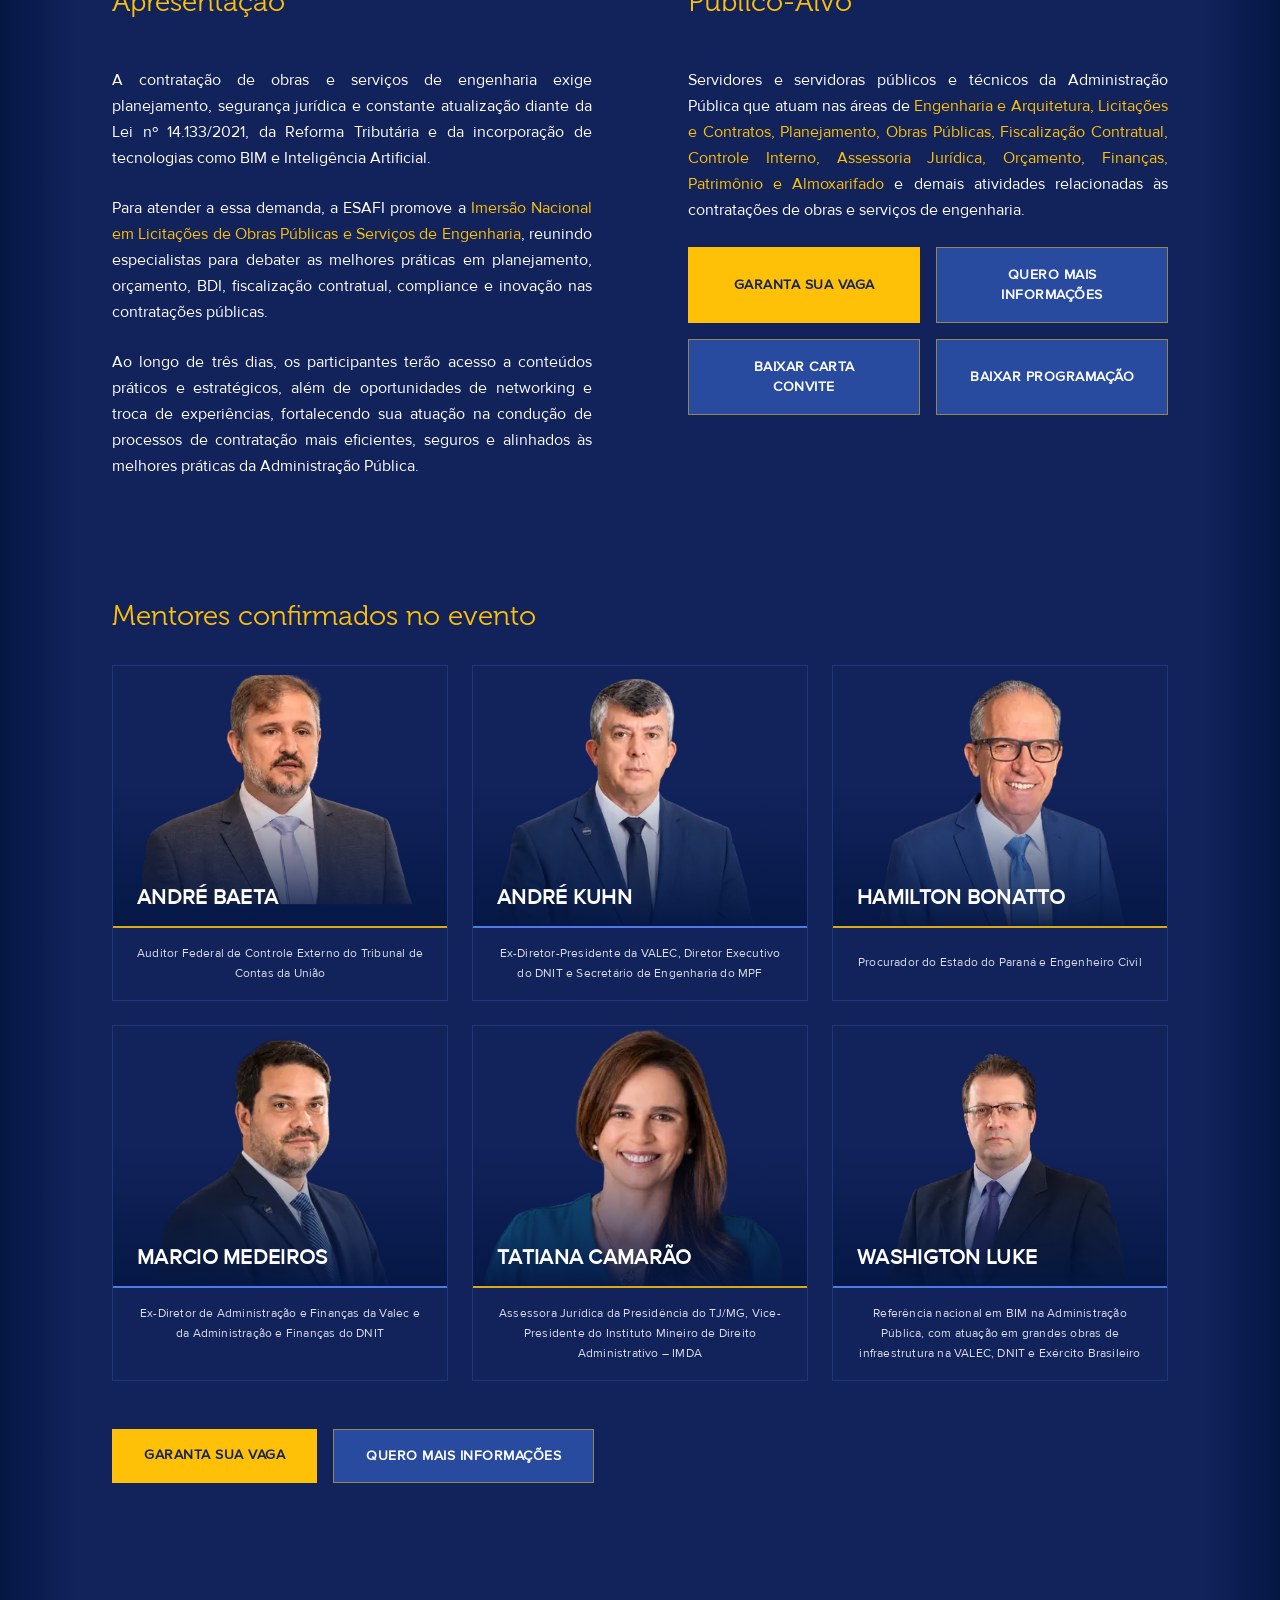
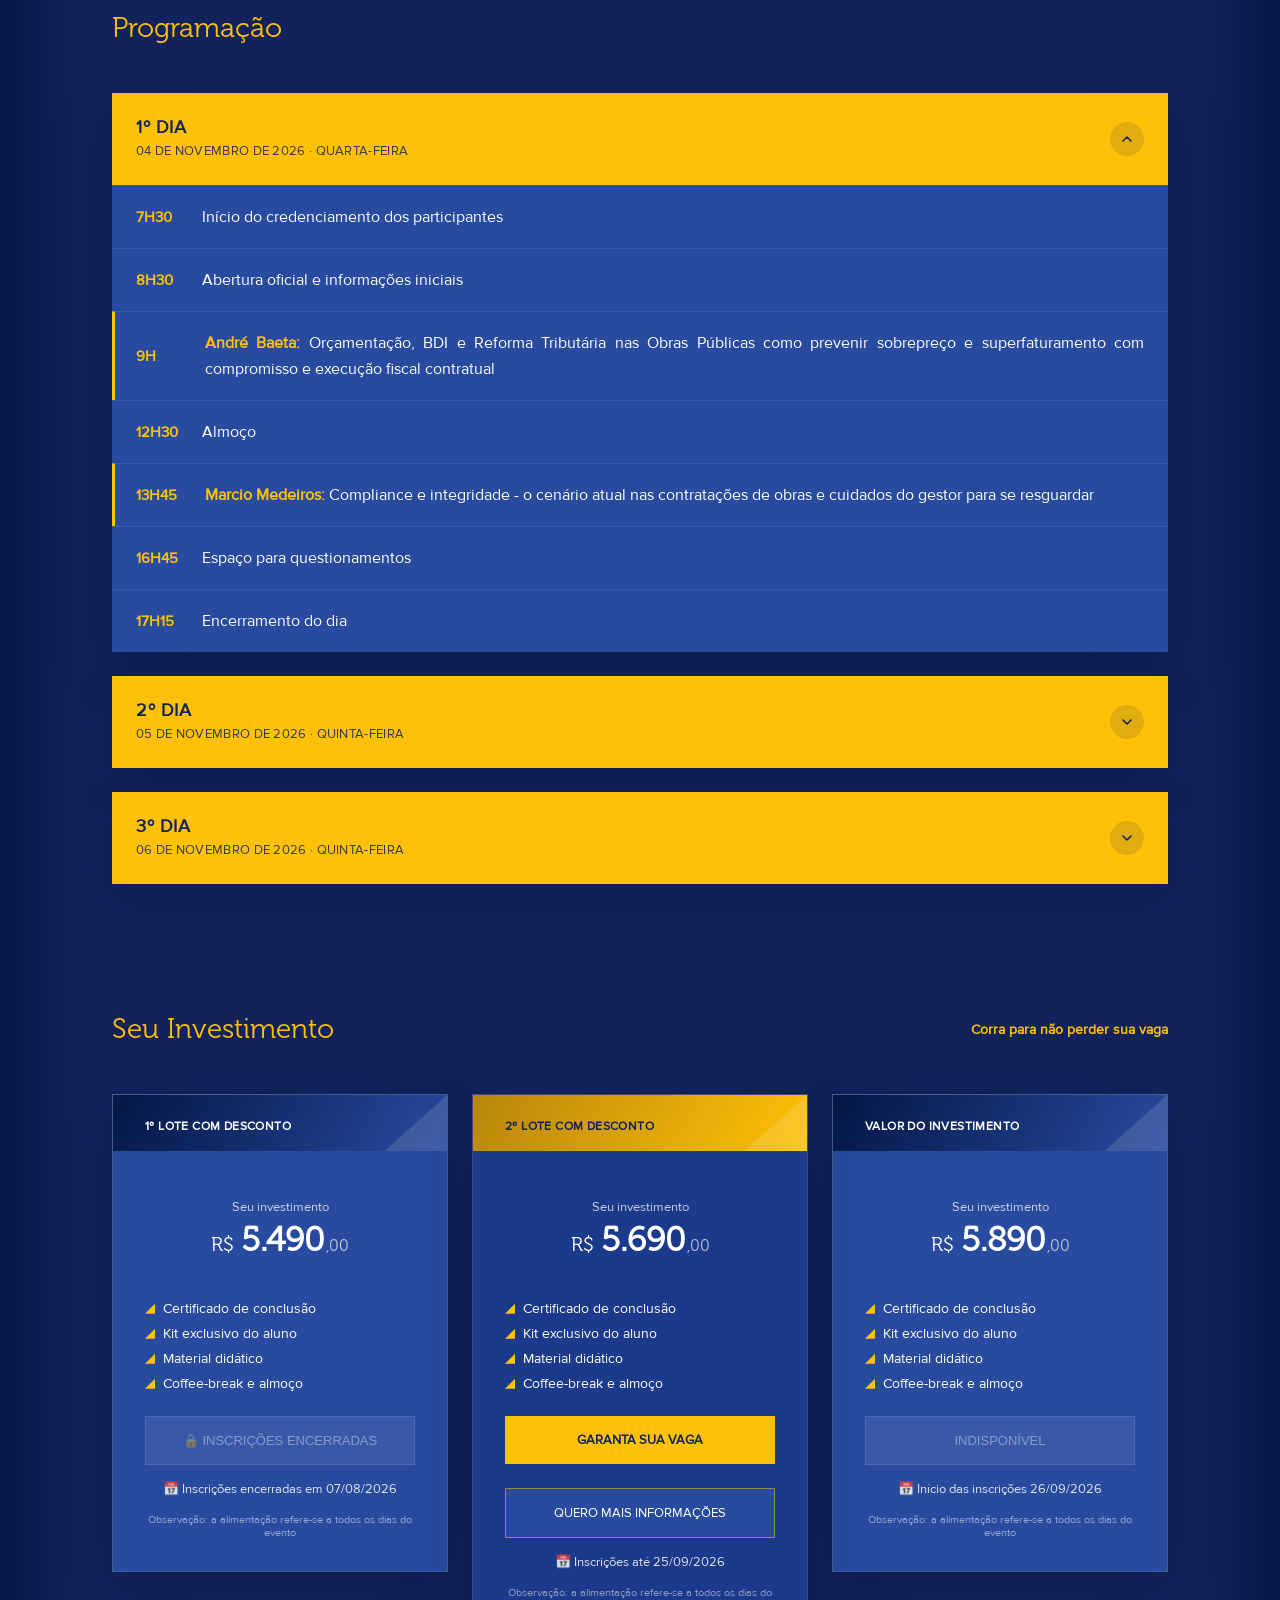
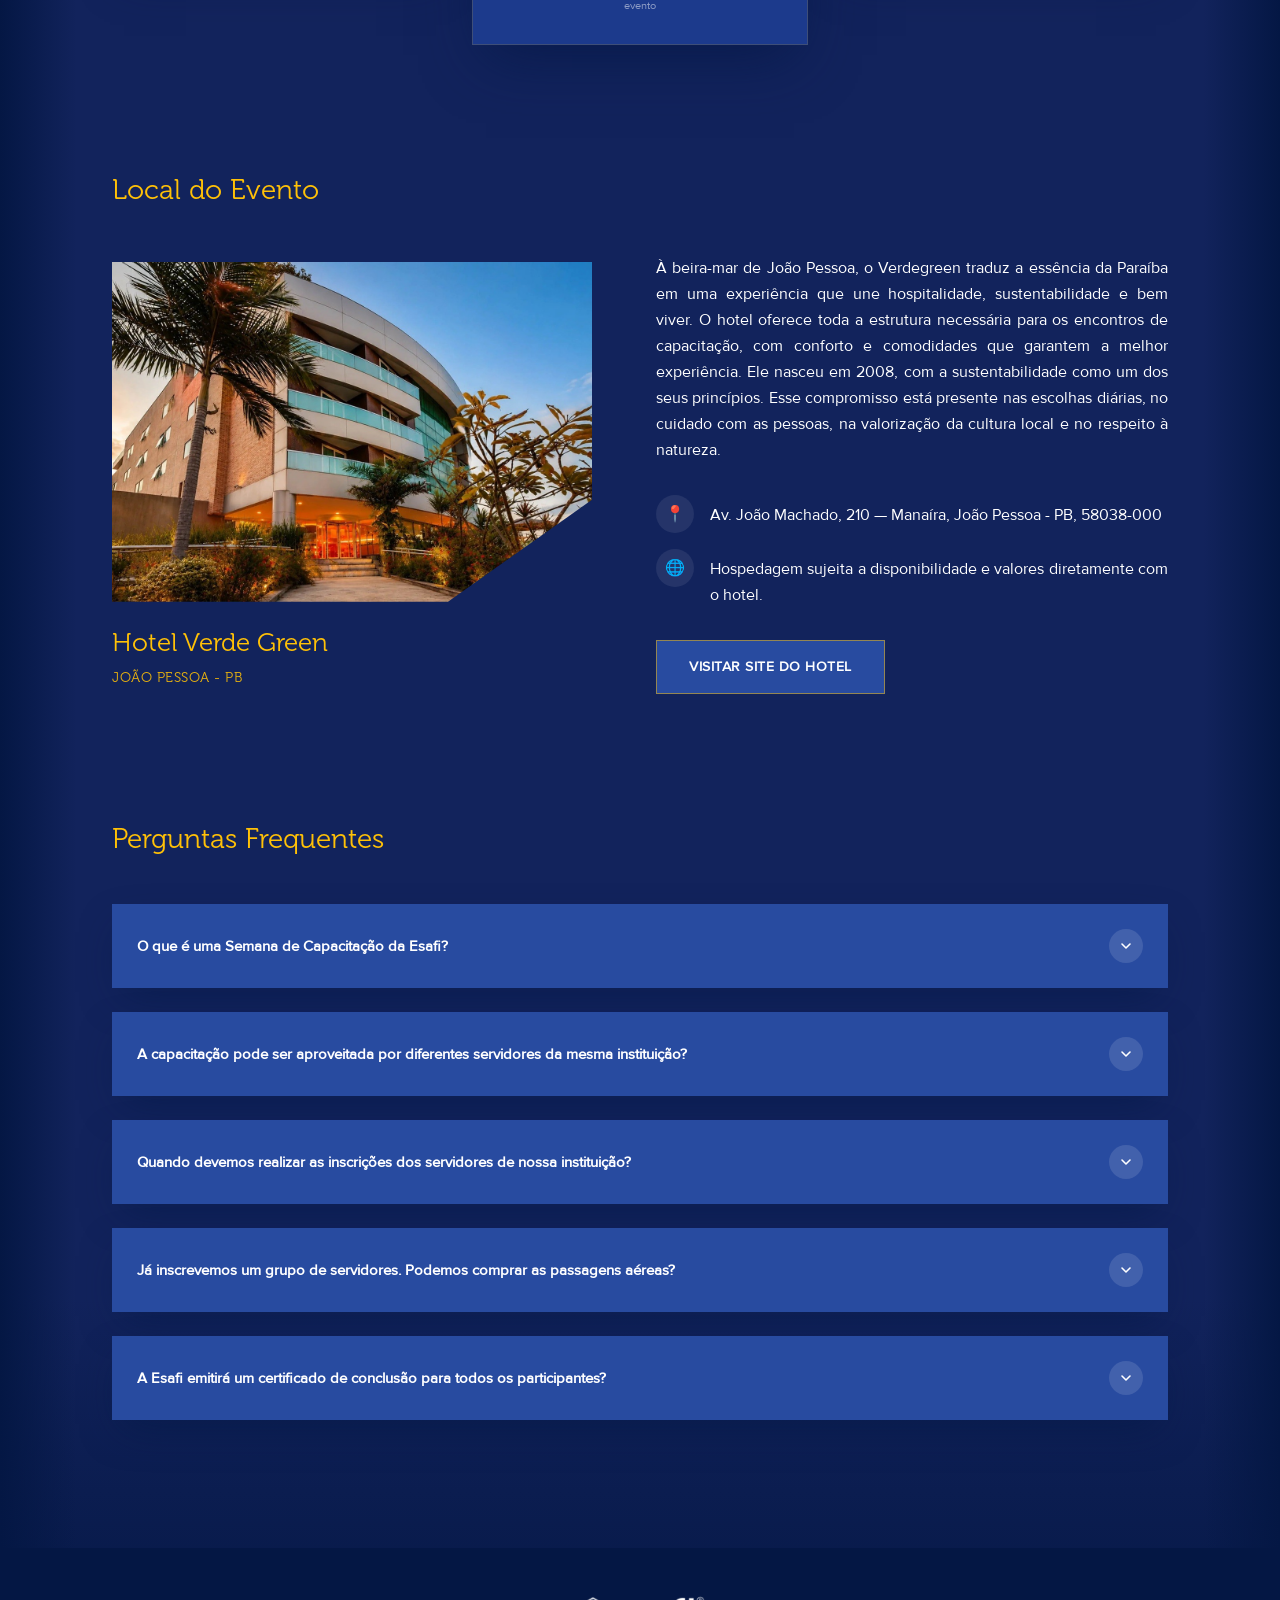
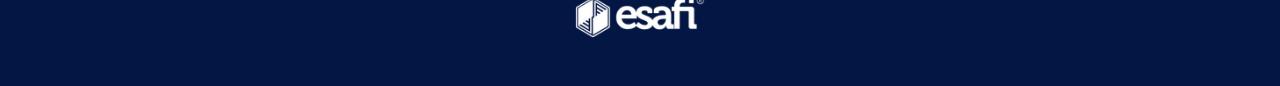
==== commit 35bffb8c: "Alternate ticker between vagas limitadas, event name, 2º lote and garanta sua vaga Co-Authored-By: C" ====
--- a/index.html
+++ b/index.html
@@ -66,18 +66,14 @@
 
     <div class="ticker">
       <div class="ticker-track">
-        <span class="ticker-item">SEMANA NACIONAL DE OBRAS PÚBLICAS E SERVIÇOS DE ENGENHARIA</span>
-        <span class="ticker-item">VAGAS LIMITADAS</span>
         <span class="ticker-item">VAGAS LIMITADAS</span>
         <span class="ticker-item">SEMANA NACIONAL DE OBRAS PÚBLICAS E SERVIÇOS DE ENGENHARIA</span>
-        <span class="ticker-item">VAGAS LIMITADAS</span>
-        <span class="ticker-item">VAGAS LIMITADAS</span>
-        <span class="ticker-item" aria-hidden="true">SEMANA NACIONAL DE OBRAS PÚBLICAS E SERVIÇOS DE ENGENHARIA</span>
-        <span class="ticker-item" aria-hidden="true">VAGAS LIMITADAS</span>
+        <span class="ticker-item">2º LOTE COM DESCONTO</span>
+        <span class="ticker-item">GARANTA SUA VAGA</span>
         <span class="ticker-item" aria-hidden="true">VAGAS LIMITADAS</span>
         <span class="ticker-item" aria-hidden="true">SEMANA NACIONAL DE OBRAS PÚBLICAS E SERVIÇOS DE ENGENHARIA</span>
-        <span class="ticker-item" aria-hidden="true">VAGAS LIMITADAS</span>
-        <span class="ticker-item" aria-hidden="true">VAGAS LIMITADAS</span>
+        <span class="ticker-item" aria-hidden="true">2º LOTE COM DESCONTO</span>
+        <span class="ticker-item" aria-hidden="true">GARANTA SUA VAGA</span>
       </div>
     </div>
 
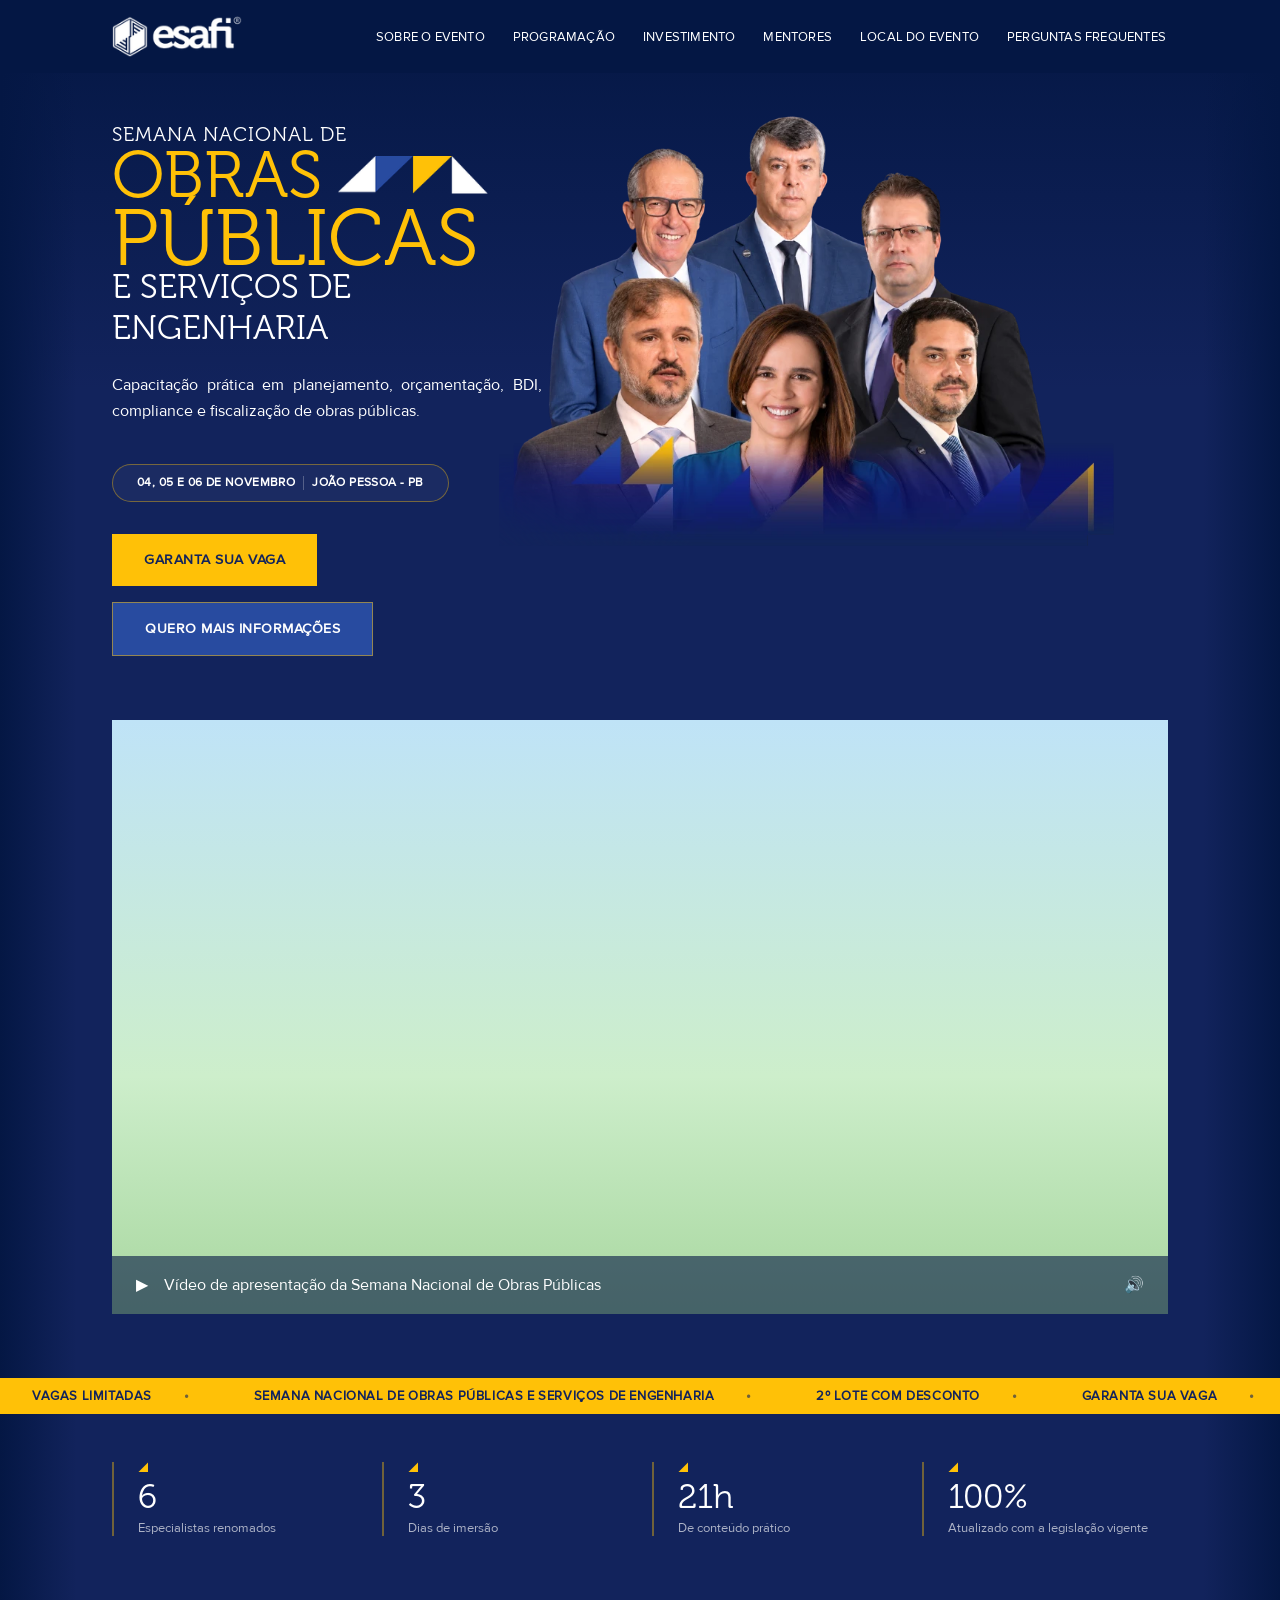
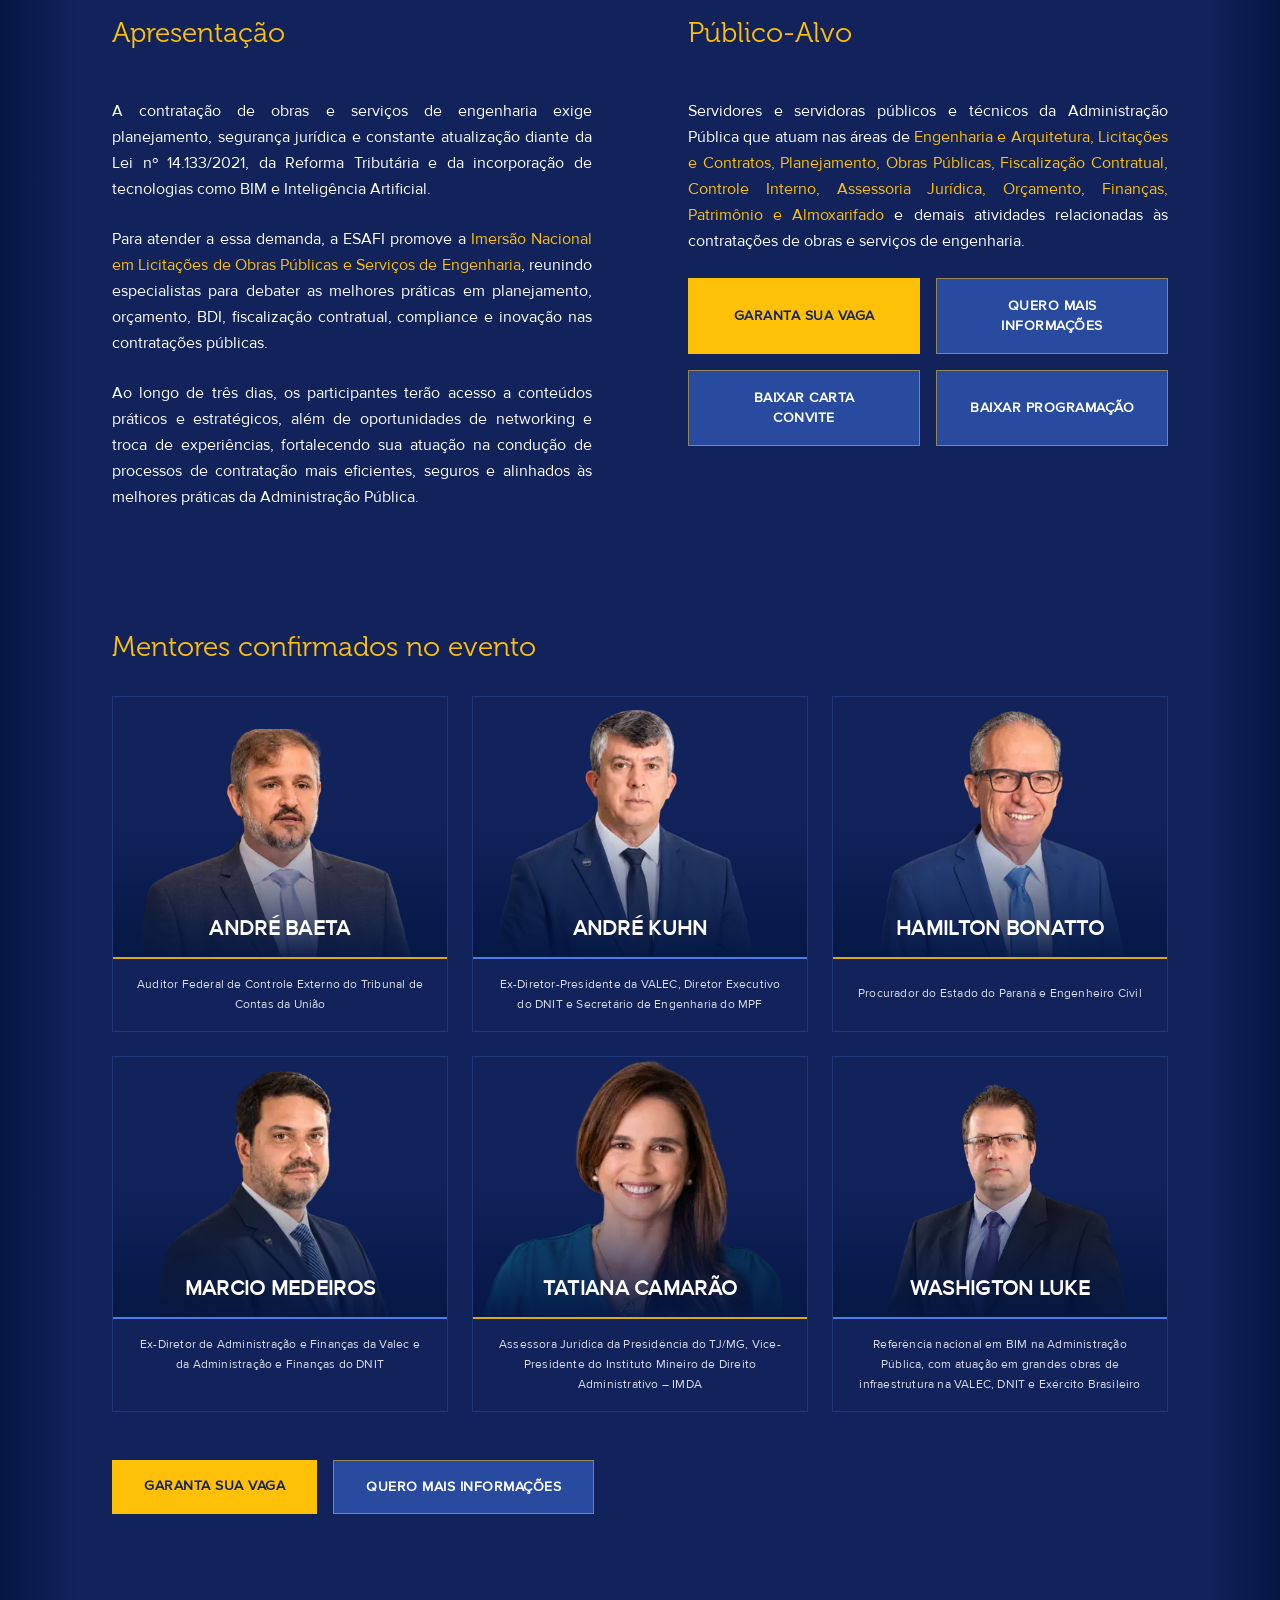
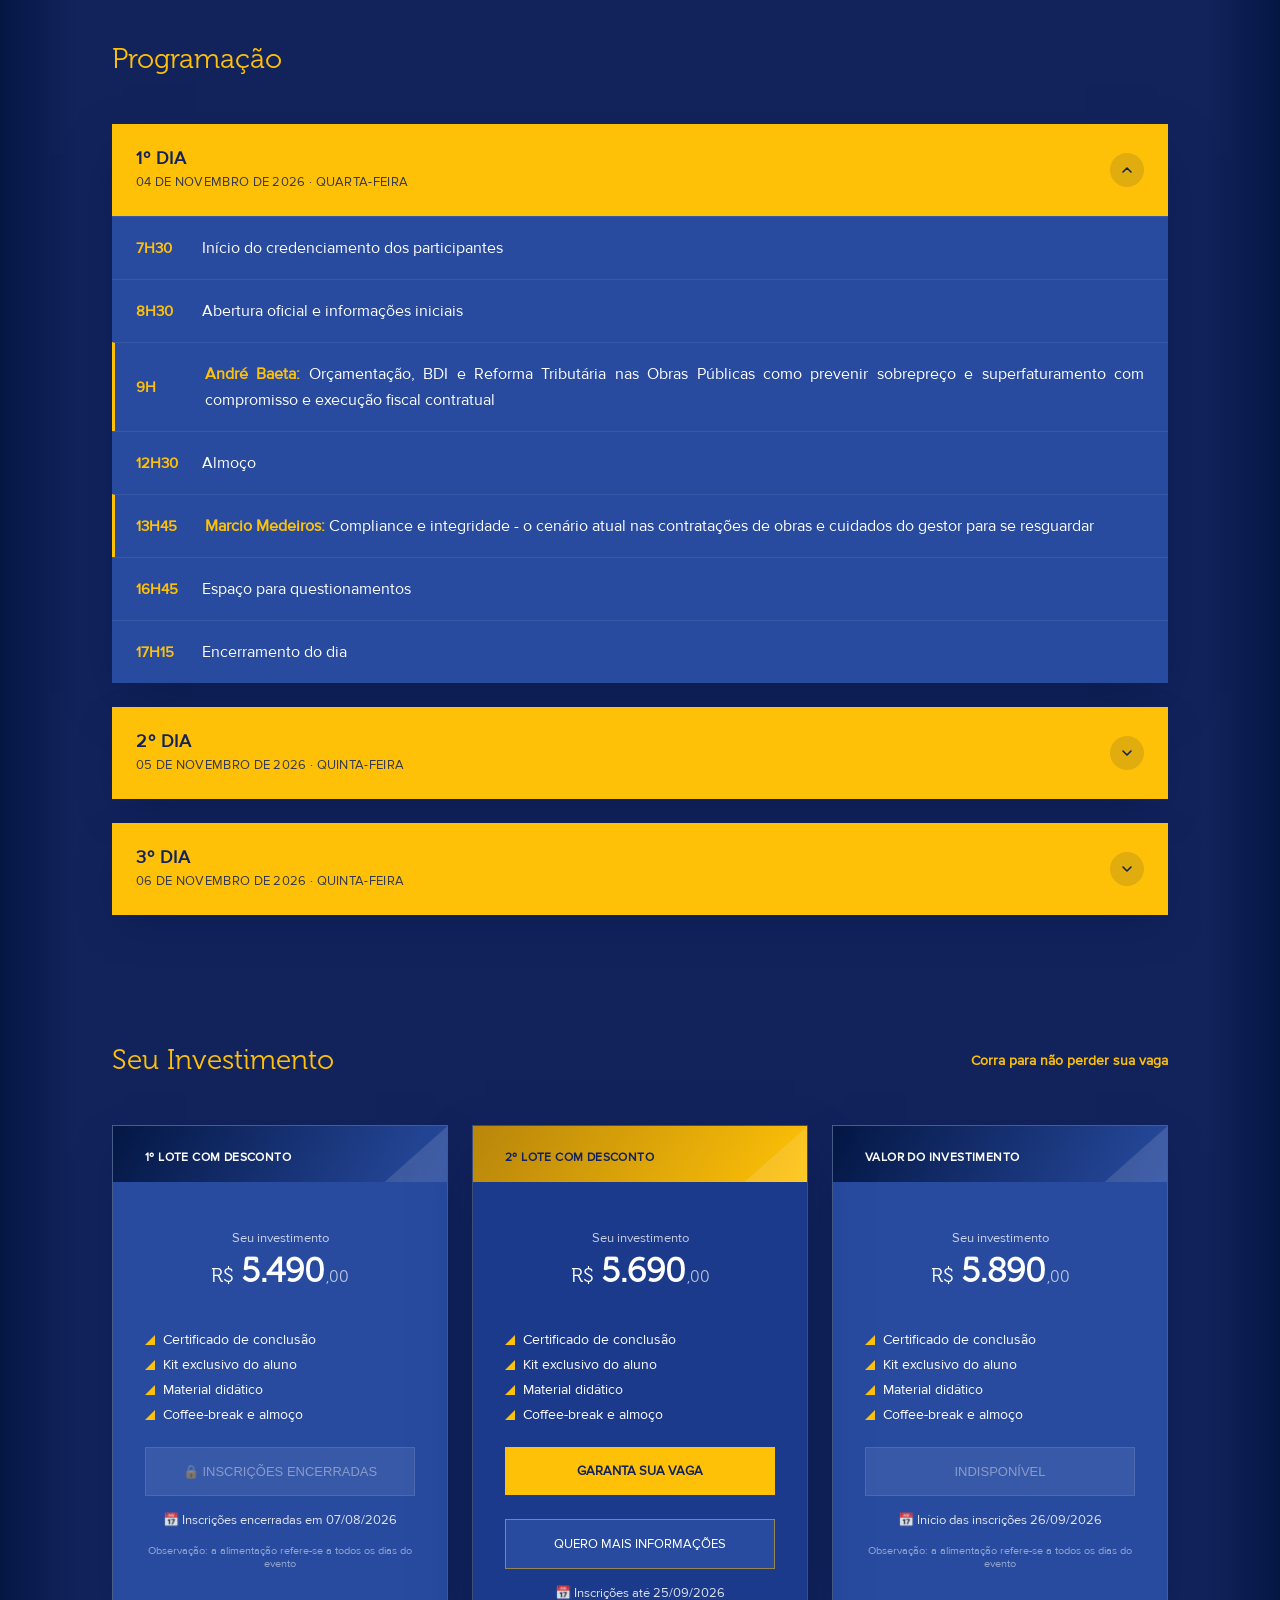
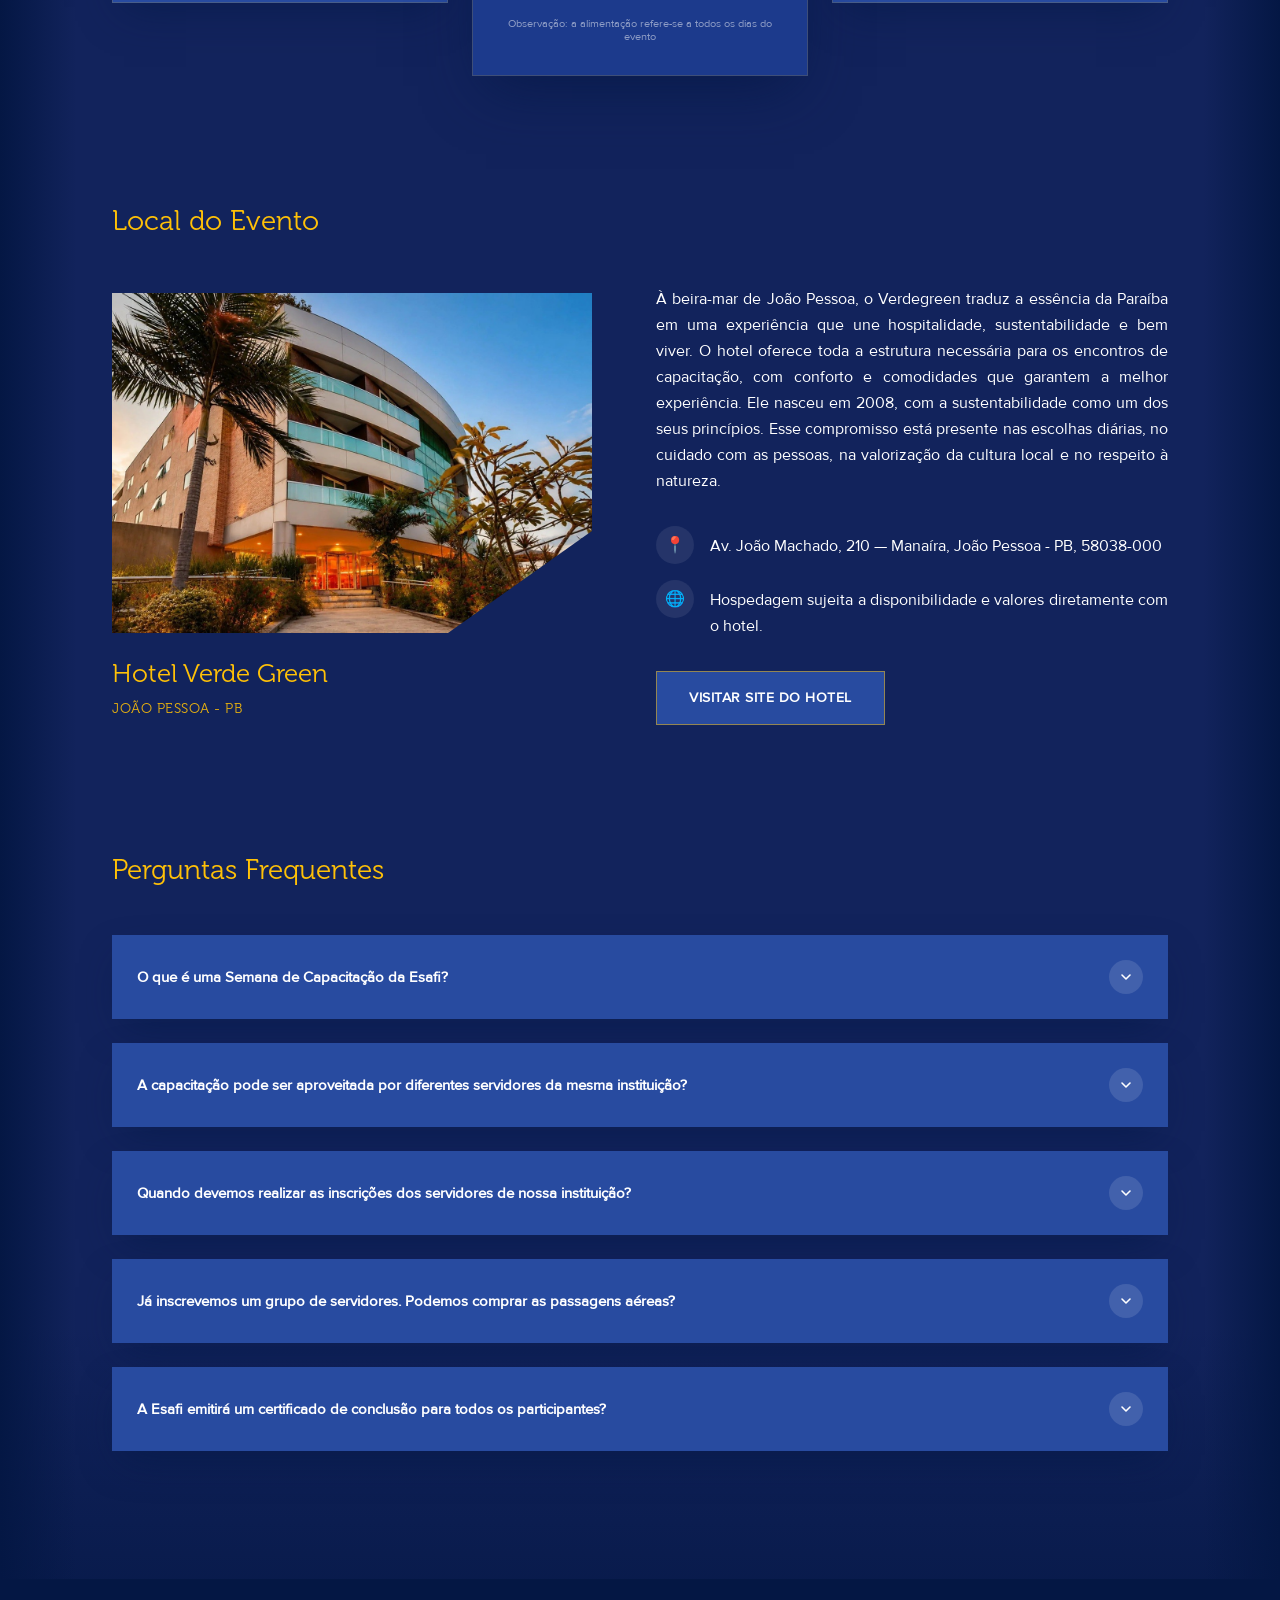
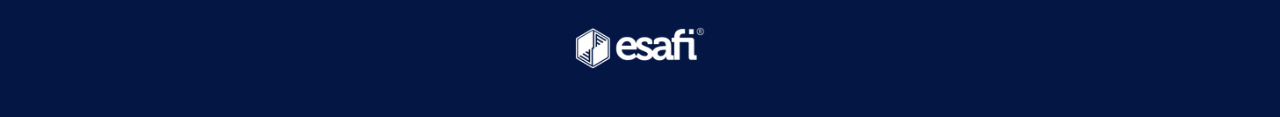
==== commit 9345198e: "Uppercase "e Serviços de Engenharia" in hero title Co-Authored-By: Claude Sonnet 5 <noreply@anthropi" ====
--- a/index.html
+++ b/index.html
@@ -40,7 +40,7 @@
               <img class="pinwheel" src="assets/marks/logo-mark.png" alt="" aria-hidden="true">
             </span>
             <span class="hero-title-word">PÚBLICAS</span>
-            <span class="hero-title-sub">e Serviços de Engenharia</span>
+            <span class="hero-title-sub">E SERVIÇOS DE ENGENHARIA</span>
           </h1>
           <p class="body-text hero-desc">Capacitação prática em planejamento, orçamentação, BDI, compliance e fiscalização de obras públicas.</p>
           <div class="hero-badge">
--- a/styles.css
+++ b/styles.css
@@ -406,9 +406,11 @@
   z-index: 0;
 }
 .speaker-photo img[alt="André Baeta"] {
+  top: auto;
+  bottom: 0;
   width: 88%;
   height: 88%;
-  transform: translateX(-50%) translateY(4%);
+  transform: translateX(-50%);
 }
 .speaker-photo::after {
   content: "";
@@ -420,13 +422,15 @@
 .speaker-photo .heading-card {
   position: relative;
   z-index: 2;
+  width: 100%;
   font-size: 21px;
   line-height: 24px;
   font-weight: 800;
   text-transform: uppercase;
   letter-spacing: 0.3px;
   text-align: center;
-  margin: 0 var(--space-4) var(--space-3);
+  margin: 0 0 var(--space-3);
+  padding: 0 var(--space-4);
 }
 .speaker-badge {
   padding: var(--space-3) var(--space-4);
@@ -915,8 +919,8 @@
 .countdown-bar {
   position: fixed;
   left: 50%;
-  bottom: var(--space-4);
-  transform: translateX(-50%) translateY(16px);
+  top: var(--space-4);
+  transform: translateX(-50%) translateY(-16px);
   display: flex;
   align-items: center;
   gap: var(--space-2);
@@ -924,7 +928,7 @@
   border: 1px solid rgba(255, 193, 7, 0.35);
   padding: 10px var(--space-4);
   box-shadow: 0 16px 36px -12px rgba(0, 0, 0, 0.6);
-  z-index: 90;
+  z-index: 101;
   opacity: 0;
   pointer-events: none;
   transition: opacity 0.3s ease, transform 0.3s ease;
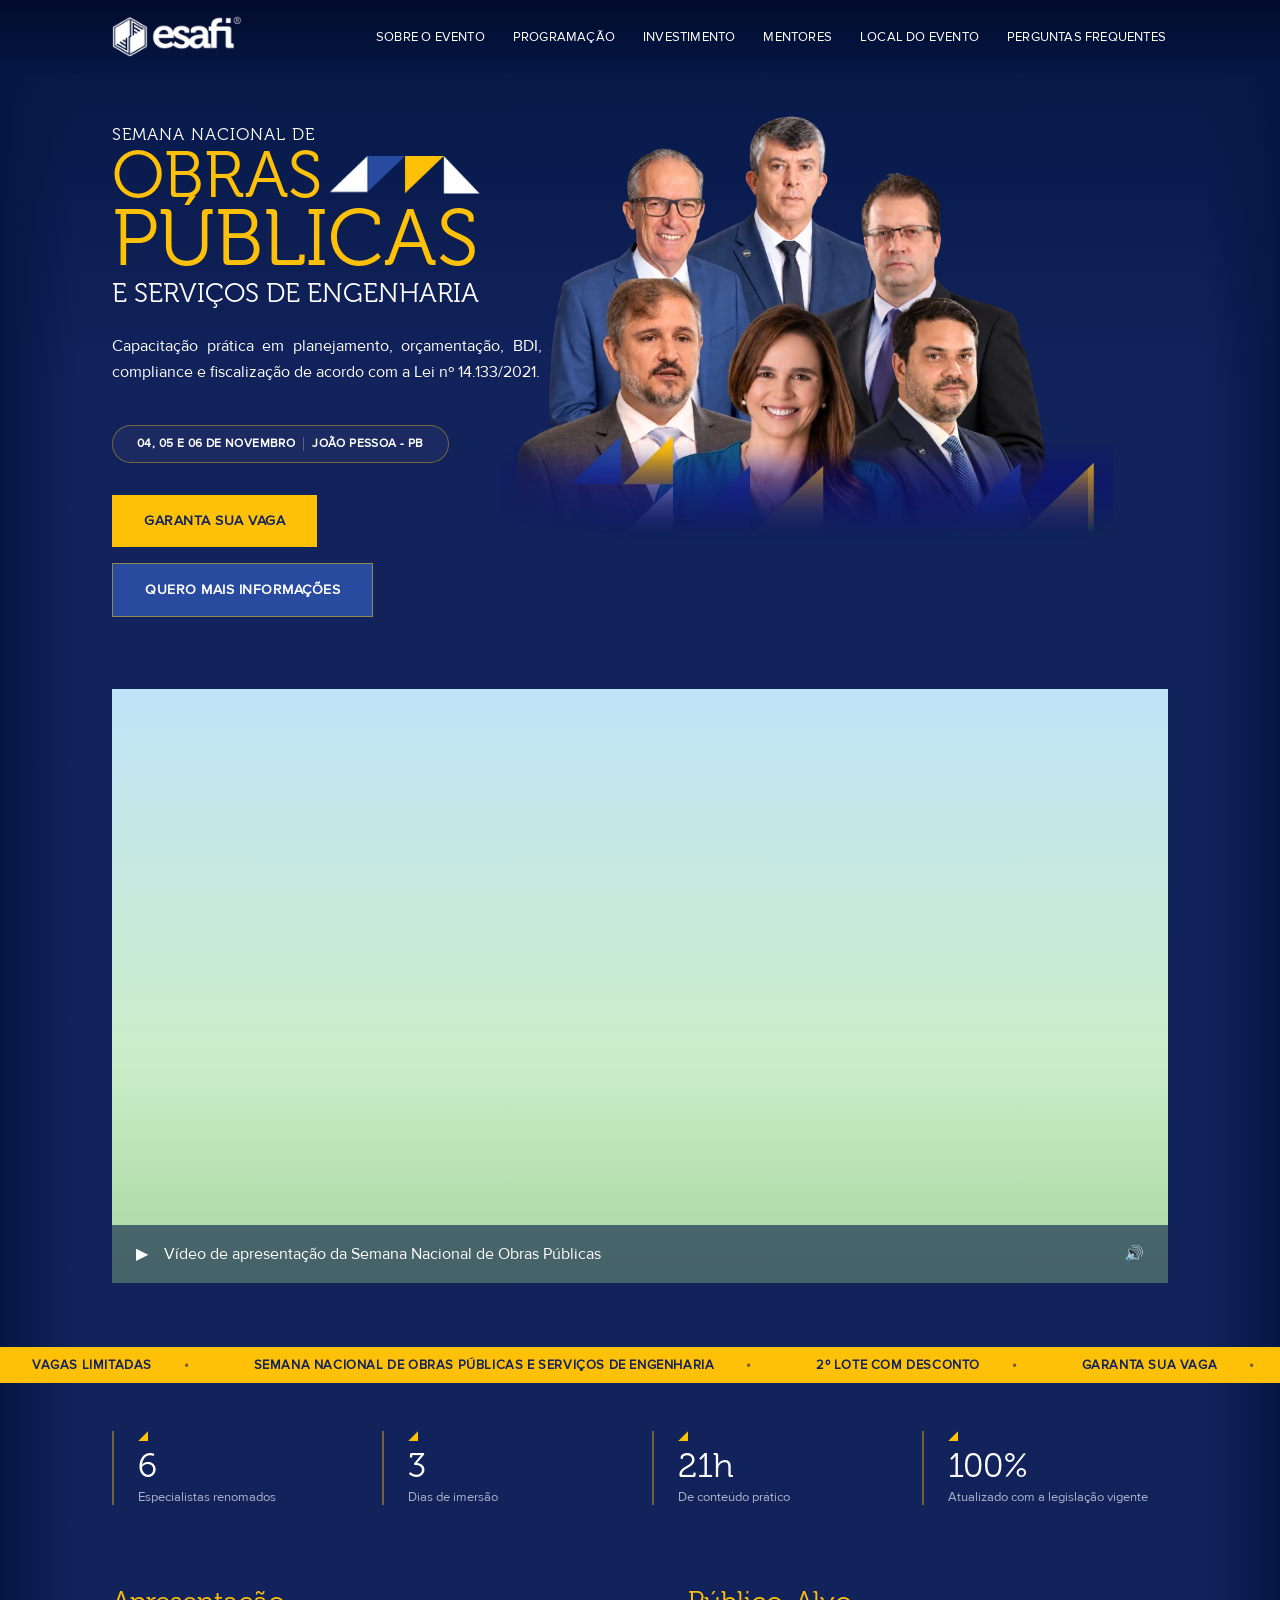
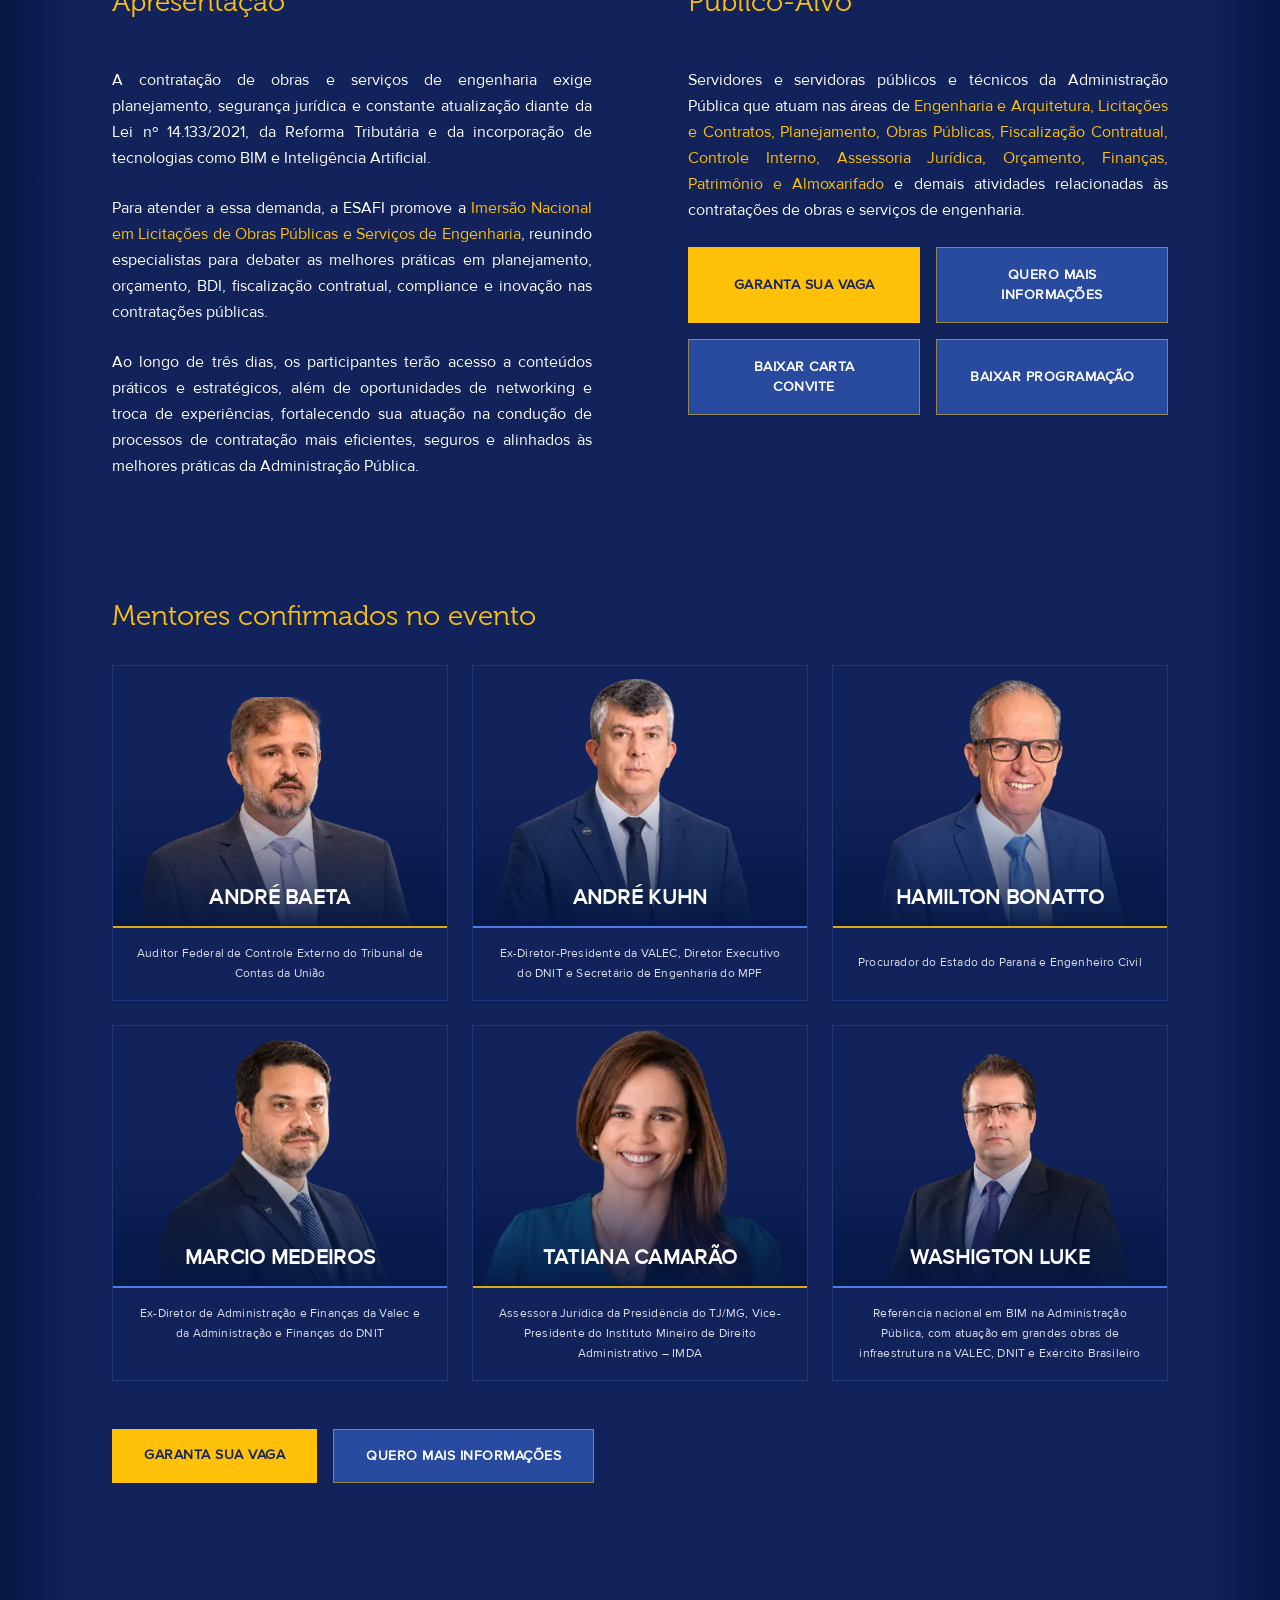
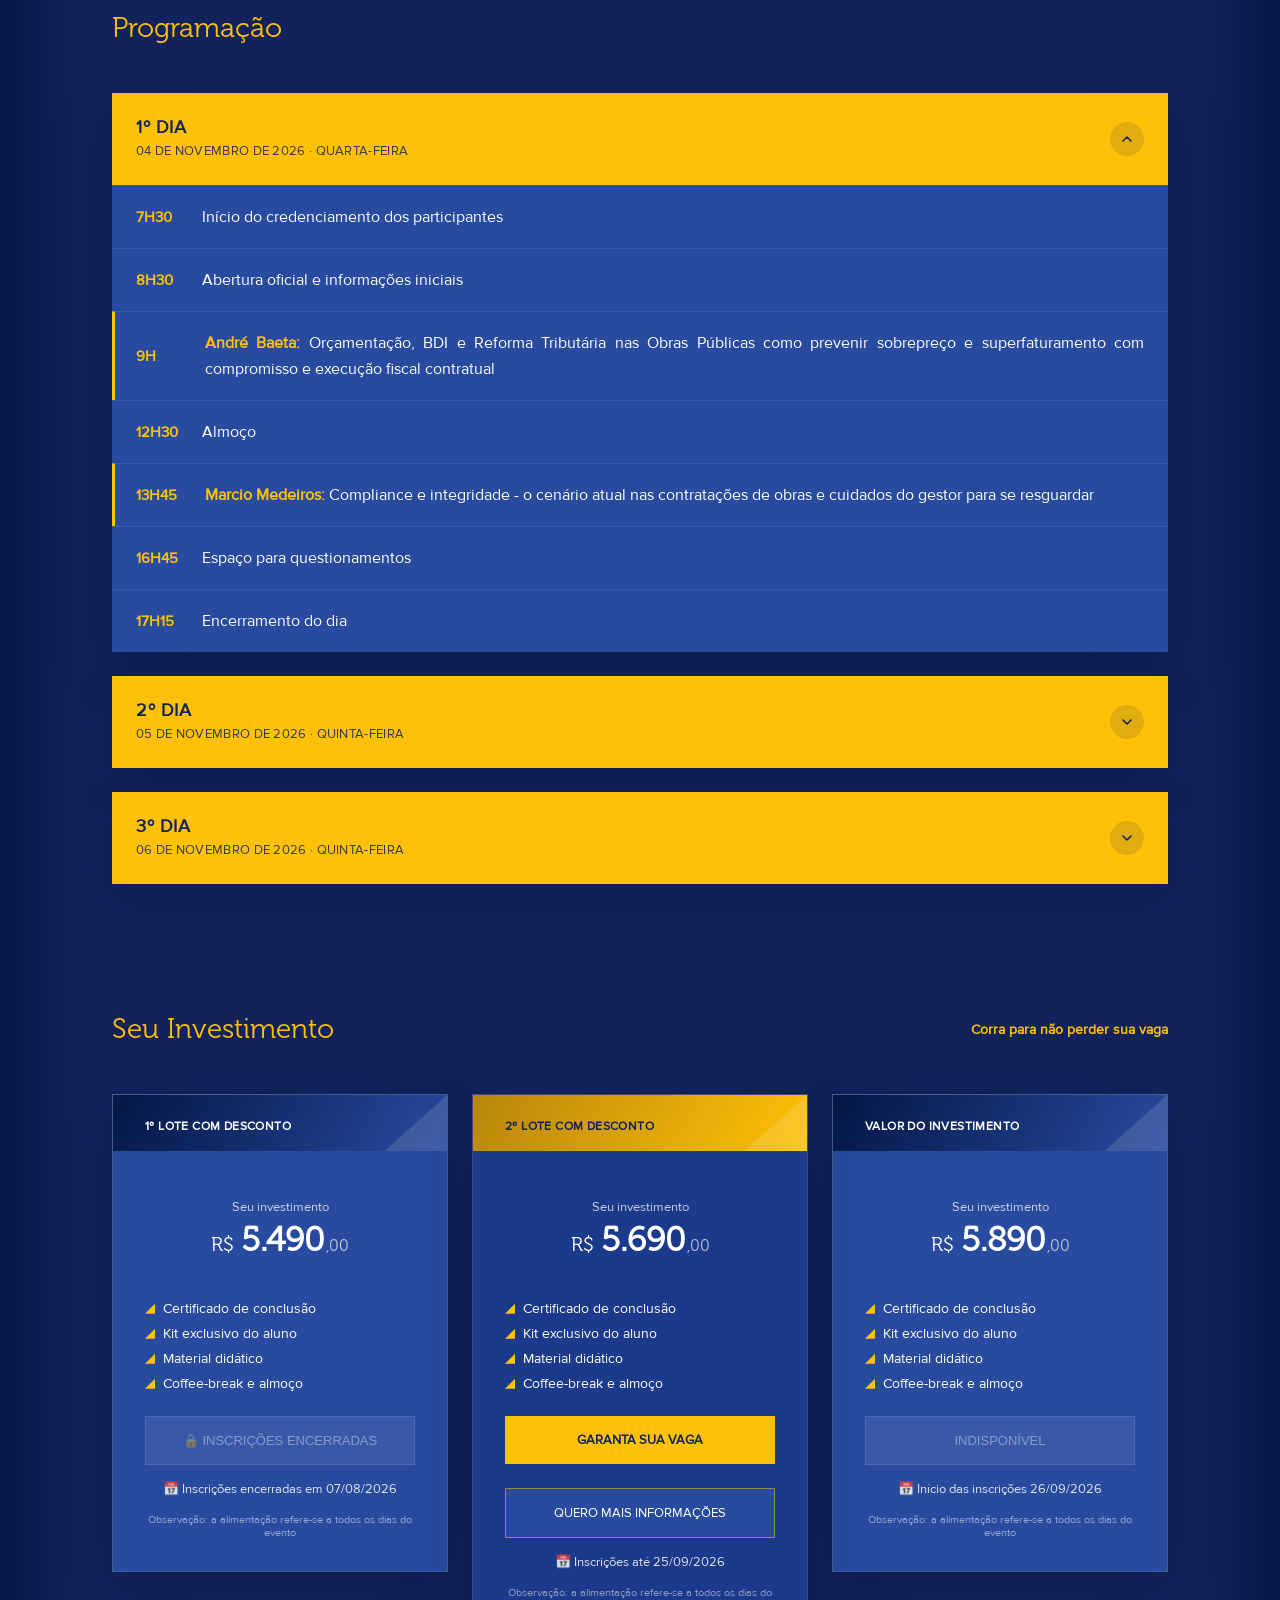
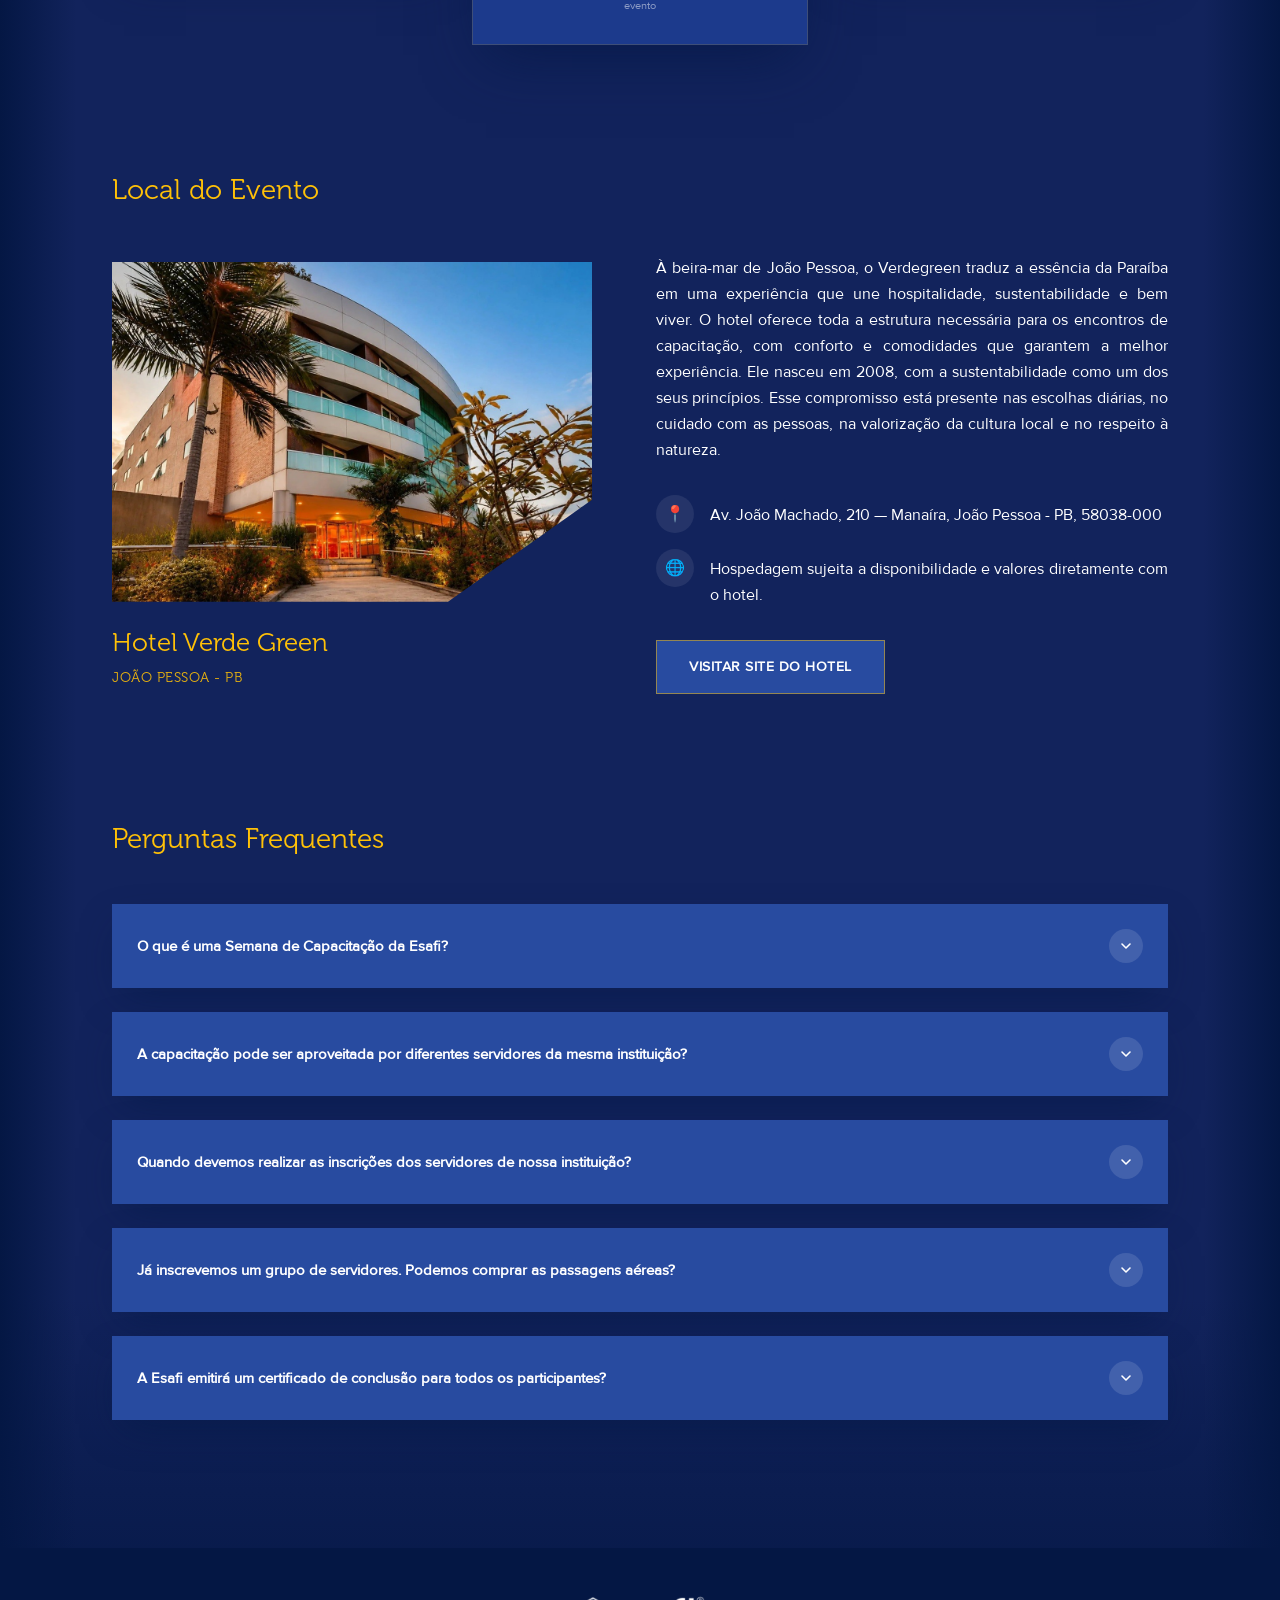
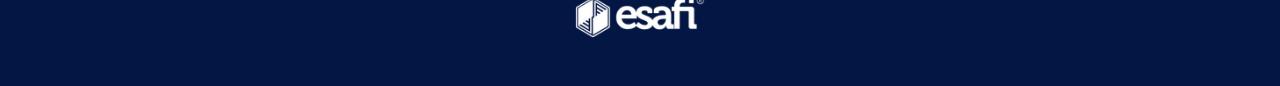
==== commit 409ff352: "Restore Lei nº 14.133/2021 reference in hero description and meta tag Co-Authored-By: Claude Sonnet " ====
--- a/index.html
+++ b/index.html
@@ -4,7 +4,7 @@
 <meta charset="UTF-8">
 <meta name="viewport" content="width=device-width, initial-scale=1.0">
 <title>Semana Nacional de Obras Públicas e Serviços de Engenharia | ESAFI</title>
-<meta name="description" content="Capacitação prática em planejamento, orçamentação, BDI, compliance e fiscalização de obras públicas. 04, 05 e 06 de novembro em João Pessoa - PB.">
+<meta name="description" content="Capacitação prática em planejamento, orçamentação, BDI, compliance e fiscalização de acordo com a Lei nº 14.133/2021. 04, 05 e 06 de novembro em João Pessoa - PB.">
 <link rel="stylesheet" href="styles.css">
 </head>
 <body>
@@ -42,7 +42,7 @@
             <span class="hero-title-word">PÚBLICAS</span>
             <span class="hero-title-sub">E SERVIÇOS DE ENGENHARIA</span>
           </h1>
-          <p class="body-text hero-desc">Capacitação prática em planejamento, orçamentação, BDI, compliance e fiscalização de obras públicas.</p>
+          <p class="body-text hero-desc">Capacitação prática em planejamento, orçamentação, BDI, compliance e fiscalização de acordo com a Lei nº 14.133/2021.</p>
           <div class="hero-badge">
             <span class="label-nav">04, 05 E 06 DE NOVEMBRO</span>
             <span class="hero-badge-divider" aria-hidden="true"></span>
--- a/styles.css
+++ b/styles.css
@@ -71,7 +71,7 @@
   align-items: center;
   gap: 0;
 }
-.pinwheel { margin-left: var(--space-3); margin-bottom: 0.05em; }
+.pinwheel { margin-left: var(--space-2); margin-bottom: 0.05em; }
 .hero-title-word {
   font-family: "Museo", var(--font-sans);
   font-size: 80px;
@@ -84,14 +84,14 @@
 .hero-title-word--small { font-size: 66px; }
 .hero-title-sub {
   font-family: "Museo", var(--font-sans);
-  font-size: 34px;
+  font-size: 27px;
   line-height: 1.2;
   font-weight: 300;
   color: var(--ink);
   display: block;
-  margin-top: -6px;
-}
-.display-eyebrow { font-family: "Museo", var(--font-sans); font-size: 20px; line-height: 26px; font-weight: 300; color: var(--ink); letter-spacing: 1px; text-transform: uppercase; margin: 0; }
+  margin-top: 4px;
+}
+.display-eyebrow { font-family: "Museo", var(--font-sans); font-size: 17px; line-height: 26px; font-weight: 300; color: var(--ink); letter-spacing: 1px; text-transform: uppercase; margin: 0; }
 .heading-section { font-family: "Museo", var(--font-sans); font-size: 28px; line-height: 34px; font-weight: 300; color: var(--gold); margin: 0; }
 .heading-card { font-size: 22px; line-height: 26px; font-weight: 700; color: var(--ink); margin: 0; }
 .label-nav { font-size: 14px; line-height: 20px; font-weight: 700; letter-spacing: 0.5px; text-transform: uppercase; }
@@ -102,7 +102,7 @@
 
 /* Header */
 .site-header {
-  background: var(--surface-header);
+  background: linear-gradient(180deg, #020b2c, var(--surface-header));
   position: sticky;
   top: 0;
   z-index: 100;
